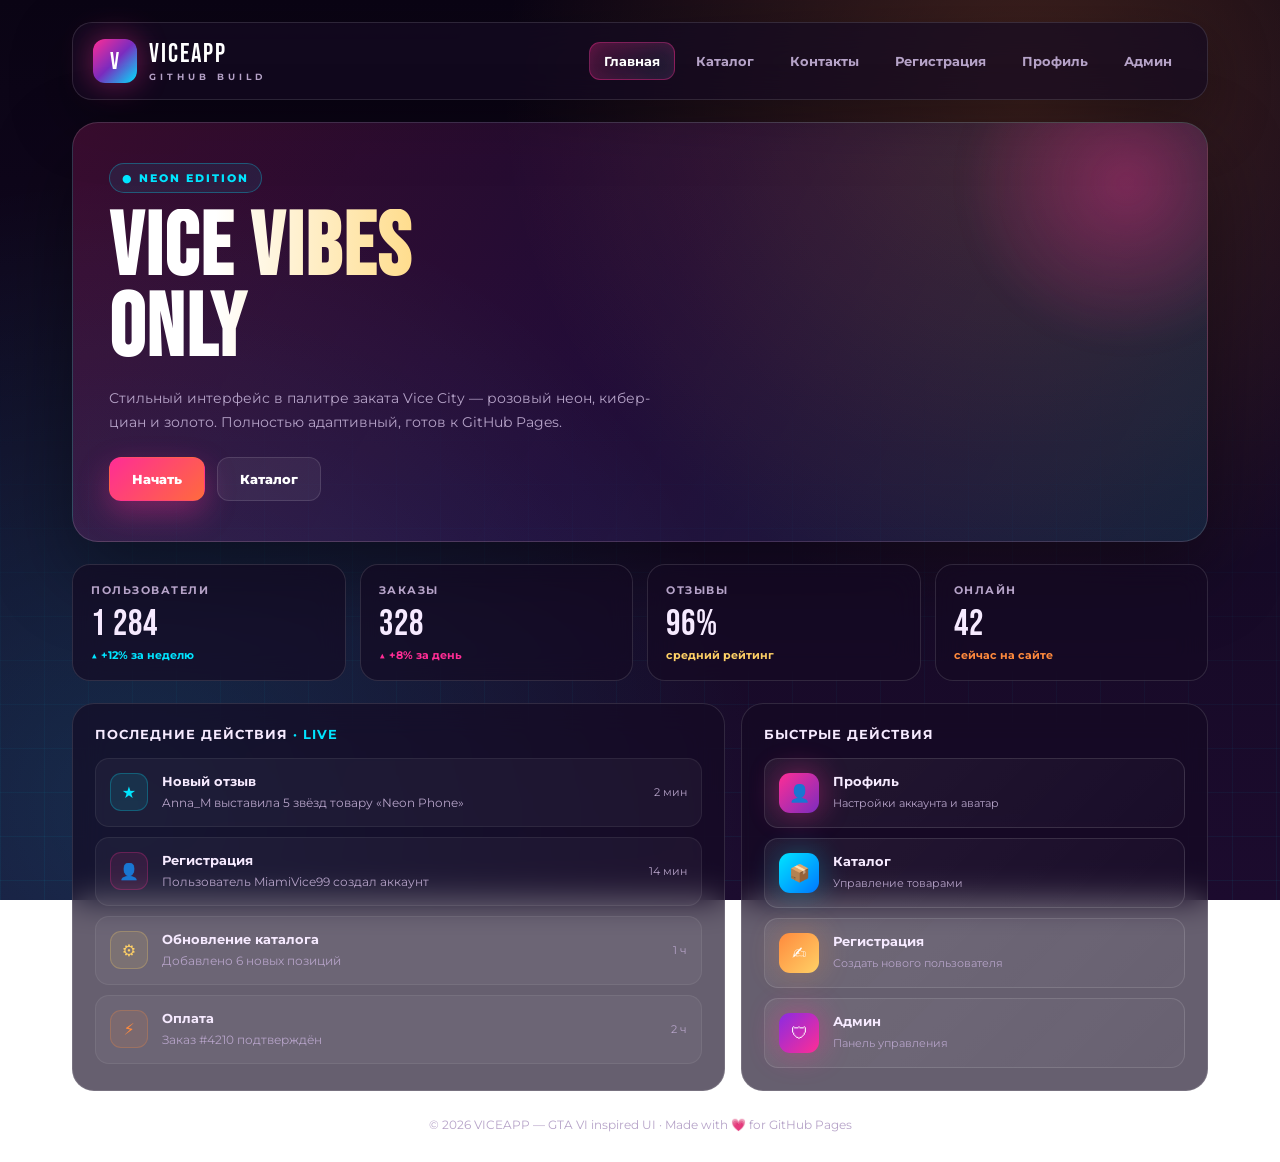
==== android/app/src/main/assets/index.html @ 6673e023 "Update index.html" ====
<!DOCTYPE html>
<html lang="ru">
<head>
<meta charset="UTF-8">
<meta name="viewport" content="width=device-width, initial-scale=1">
<title>ViceApp — GTA VI style</title>
<link href="https://fonts.googleapis.com/css2?family=Bebas+Neue&family=Montserrat:wght@400;600;700;800&display=swap" rel="stylesheet">
<style>
  :root{
    --bg:#0a0414;
    --pink:#ff2d95;
    --cyan:#00e5ff;
    --orange:#ff8a3d;
    --yellow:#ffd166;
    --purple:#7b2cbf;
    --text:#f6eaff;
    --muted:#b6a3c8;
    --line:rgba(255,255,255,.12);
    --glow:0 0 30px rgba(255,45,149,.45);
  }
  *{box-sizing:border-box}
  body{
    margin:0;min-height:100vh;color:var(--text);
    font-family:Montserrat,system-ui,sans-serif;
    background:
      radial-gradient(circle at 80% 10%,rgba(255,138,61,.22),transparent 40%),
      radial-gradient(circle at 10% 90%,rgba(0,229,255,.15),transparent 45%),
      linear-gradient(180deg,#0a0414 0%,#160a26 60%,#1c0b2e 100%);
    background-attachment:fixed;
  }
  body::before{
    content:"";position:fixed;inset:0;z-index:0;pointer-events:none;
    background-image:
      linear-gradient(rgba(0,229,255,.06) 1px,transparent 1px),
      linear-gradient(90deg,rgba(0,229,255,.06) 1px,transparent 1px);
    background-size:44px 44px;
    mask-image:linear-gradient(to bottom,transparent 40%,#000 100%);
    -webkit-mask-image:linear-gradient(to bottom,transparent 40%,#000 100%);
  }
  .wrap{position:relative;z-index:1;max-width:1180px;margin:0 auto;padding:22px}

  /* HEADER */
  header{
    display:flex;align-items:center;justify-content:space-between;
    gap:18px;flex-wrap:wrap;
    padding:16px 20px;border-radius:20px;
    background:rgba(20,10,34,.7);border:1px solid var(--line);
    backdrop-filter:blur(18px);
    box-shadow:0 20px 60px rgba(0,0,0,.35);
  }
  .logo{display:flex;align-items:center;gap:12px;text-decoration:none;color:#fff}
  .logo-mark{
    width:44px;height:44px;border-radius:12px;display:grid;place-items:center;
    font-family:'Bebas Neue',sans-serif;font-size:24px;letter-spacing:1px;
    background:linear-gradient(135deg,var(--pink),var(--purple),var(--cyan));
    box-shadow:var(--glow);
  }
  .logo-text{font-family:'Bebas Neue',sans-serif;font-size:26px;letter-spacing:2px;line-height:1}
  .logo-text small{display:block;font-family:Montserrat,sans-serif;font-size:9px;
    letter-spacing:4px;color:var(--muted);font-weight:700;margin-top:4px}

  nav{display:flex;gap:6px;flex-wrap:wrap}
  nav a{
    color:var(--muted);text-decoration:none;font-size:13px;font-weight:700;
    padding:10px 14px;border-radius:11px;border:1px solid transparent;
    transition:.25s;
  }
  nav a:hover{color:#fff;background:rgba(255,255,255,.06);border-color:var(--line)}
  nav a.active{
    color:#fff;
    background:linear-gradient(135deg,rgba(255,45,149,.22),rgba(0,229,255,.08));
    border-color:rgba(255,45,149,.4);
    box-shadow:inset 0 0 18px rgba(255,45,149,.15);
  }

  /* HERO */
  .hero{
    position:relative;overflow:hidden;margin:22px 0;
    padding:40px 36px;border-radius:26px;
    background:linear-gradient(120deg,rgba(255,45,149,.18),rgba(123,44,191,.15) 50%,rgba(0,229,255,.10));
    border:1px solid rgba(255,255,255,.14);
    box-shadow:0 30px 80px rgba(0,0,0,.4);
  }
  .hero::after{
    content:"";position:absolute;right:-100px;top:-120px;width:360px;height:360px;
    border-radius:50%;background:radial-gradient(circle,rgba(255,45,149,.35),transparent 65%);
    filter:blur(10px);
  }
  .eyebrow{
    display:inline-block;padding:7px 12px;border-radius:999px;
    font-size:11px;font-weight:800;letter-spacing:2px;text-transform:uppercase;
    color:var(--cyan);background:rgba(0,229,255,.08);border:1px solid rgba(0,229,255,.3);
    margin-bottom:16px;
  }
  .hero h1{
    margin:0;font-family:'Bebas Neue',sans-serif;
    font-size:clamp(46px,7vw,88px);line-height:.92;letter-spacing:2px;text-transform:uppercase;
    background:linear-gradient(90deg,#fff 10%,var(--yellow) 35%,var(--pink) 65%,var(--cyan) 100%);
    -webkit-background-clip:text;background-clip:text;color:transparent;
  }
  .hero p{margin:16px 0 22px;max-width:560px;color:var(--muted);font-size:14px;line-height:1.7}
  .btns{display:flex;gap:12px;flex-wrap:wrap;position:relative;z-index:1}
  .btn{
    padding:13px 22px;border-radius:12px;font:inherit;font-size:13px;font-weight:800;
    cursor:pointer;border:1px solid transparent;transition:.25s;
  }
  .btn-p{color:#fff;background:linear-gradient(135deg,var(--pink),#ff6a3d);box-shadow:0 12px 30px rgba(255,45,149,.35)}
  .btn-p:hover{transform:translateY(-2px);box-shadow:0 16px 40px rgba(255,45,149,.5)}
  .btn-g{color:#fff;background:rgba(255,255,255,.06);border-color:var(--line)}
  .btn-g:hover{background:rgba(255,255,255,.12)}

  /* STATS */
  .stats{display:grid;grid-template-columns:repeat(4,1fr);gap:14px;margin-bottom:22px}
  .stat{
    padding:18px;border-radius:18px;background:rgba(20,10,34,.65);
    border:1px solid var(--line);backdrop-filter:blur(14px);
  }
  .stat .lbl{font-size:11px;font-weight:700;letter-spacing:1.5px;text-transform:uppercase;color:var(--muted)}
  .stat .val{font-family:'Bebas Neue',sans-serif;font-size:36px;letter-spacing:1px;margin:6px 0 2px}
  .stat .tr{font-size:11px;font-weight:700;color:var(--cyan)}
  .stat:nth-child(2) .tr{color:var(--pink)}
  .stat:nth-child(3) .tr{color:var(--yellow)}
  .stat:nth-child(4) .tr{color:var(--orange)}

  /* PANELS */
  .grid{display:grid;grid-template-columns:1.4fr 1fr;gap:16px}
  .panel{
    padding:22px;border-radius:22px;background:rgba(20,10,34,.65);
    border:1px solid var(--line);backdrop-filter:blur(16px);
  }
  .panel h2{margin:0 0 16px;font-size:13px;letter-spacing:1px;text-transform:uppercase}
  .panel h2 span{color:var(--cyan)}

  .list{display:flex;flex-direction:column;gap:10px}
  .row{
    display:flex;align-items:center;gap:14px;padding:14px;border-radius:14px;
    background:rgba(255,255,255,.04);border:1px solid rgba(255,255,255,.07);
    transition:.2s;
  }
  .row:hover{background:rgba(255,255,255,.08);transform:translateX(3px)}
  .ico{
    width:38px;height:38px;flex:0 0 auto;border-radius:11px;display:grid;place-items:center;
    font-size:16px;background:rgba(0,229,255,.1);border:1px solid rgba(0,229,255,.25);color:var(--cyan);
  }
  .row:nth-child(2) .ico{background:rgba(255,45,149,.1);border-color:rgba(255,45,149,.25);color:var(--pink)}
  .row:nth-child(3) .ico{background:rgba(255,209,102,.1);border-color:rgba(255,209,102,.25);color:var(--yellow)}
  .row:nth-child(4) .ico{background:rgba(255,138,61,.1);border-color:rgba(255,138,61,.25);color:var(--orange)}
  .row-body strong{display:block;font-size:13px;margin-bottom:3px}
  .row-body span{font-size:12px;color:var(--muted);line-height:1.5}
  .row .meta{margin-left:auto;font-size:11px;color:var(--muted);white-space:nowrap}

  .quick{display:grid;gap:10px}
  .q{
    display:flex;align-items:center;gap:14px;padding:14px;border-radius:14px;cursor:pointer;
    background:linear-gradient(135deg,rgba(255,255,255,.06),rgba(255,255,255,.02));
    border:1px solid var(--line);transition:.25s;
  }
  .q:hover{transform:translateY(-2px);border-color:rgba(255,45,149,.4);box-shadow:0 0 24px rgba(255,45,149,.12)}
  .q .qi{width:40px;height:40px;border-radius:11px;display:grid;place-items:center;font-size:17px;color:#fff;
    background:linear-gradient(135deg,var(--pink),var(--purple));box-shadow:var(--glow)}
  .q:nth-child(2) .qi{background:linear-gradient(135deg,var(--cyan),#0077ff);box-shadow:0 0 30px rgba(0,229,255,.3)}
  .q:nth-child(3) .qi{background:linear-gradient(135deg,var(--orange),var(--yellow));box-shadow:0 0 30px rgba(255,138,61,.3)}
  .q:nth-child(4) .qi{background:linear-gradient(135deg,#8a2be2,var(--pink));box-shadow:var(--glow)}
  .q b{display:block;font-size:13px;margin-bottom:3px}
  .q small{font-size:11px;color:var(--muted);line-height:1.4}

  footer{text-align:center;color:var(--muted);font-size:12px;padding:26px 0 8px}

  @media(max-width:900px){
    .stats{grid-template-columns:1fr 1fr}
    .grid{grid-template-columns:1fr}
  }
  @media(max-width:600px){
    .stats{grid-template-columns:1fr 1fr}
    header{padding:14px}
    .hero{padding:26px 22px}
    nav a{font-size:12px;padding:8px 10px}
    .btns .btn{flex:1}
  }
  @media(max-width:380px){.stats{grid-template-columns:1fr}}
</style>
</head>
<body>
<div class="wrap">

  <!-- HEADER + NAV -->
  <header>
    <a href="#" class="logo">
      <div class="logo-mark">V</div>
      <div class="logo-text">VICEAPP<small>GITHUB BUILD</small></div>
    </a>
    <nav>
      <a href="#" class="active">Главная</a>
      <a href="#catalog">Каталог</a>
      <a href="#contacts">Контакты</a>
      <a href="#register">Регистрация</a>
      <a href="#profile">Профиль</a>
      <a href="#admin">Админ</a>
    </nav>
  </header>

  <!-- HERO -->
  <section class="hero">
    <span class="eyebrow">● Neon Edition</span>
    <h1>Vice Vibes<br>Only</h1>
    <p>Стильный интерфейс в палитре заката Vice City — розовый неон, кибер-циан и золото. Полностью адаптивный, готов к GitHub Pages.</p>
    <div class="btns">
      <button class="btn btn-p" onclick="alert('Поехали!')">Начать</button>
      <button class="btn btn-g" onclick="document.getElementById('catalog').scrollIntoView({behavior:'smooth'})">Каталог</button>
    </div>
  </section>

  <!-- STATS -->
  <div class="stats">
    <div class="stat"><div class="lbl">Пользователи</div><div class="val">1 284</div><div class="tr">▲ +12% за неделю</div></div>
    <div class="stat"><div class="lbl">Заказы</div><div class="val">328</div><div class="tr">▲ +8% за день</div></div>
    <div class="stat"><div class="lbl">Отзывы</div><div class="val">96%</div><div class="tr">средний рейтинг</div></div>
    <div class="stat"><div class="lbl">Онлайн</div><div class="val">42</div><div class="tr">сейчас на сайте</div></div>
  </div>

  <!-- CONTENT GRID -->
  <div class="grid">

    <!-- Последние действия -->
    <div class="panel" id="catalog">
      <h2>Последние действия <span>· live</span></h2>
      <div class="list">
        <div class="row">
          <div class="ico">★</div>
          <div class="row-body"><strong>Новый отзыв</strong><span>Anna_M выставила 5 звёзд товару «Neon Phone»</span></div>
          <div class="meta">2 мин</div>
        </div>
        <div class="row">
          <div class="ico">👤</div>
          <div class="row-body"><strong>Регистрация</strong><span>Пользователь MiamiVice99 создал аккаунт</span></div>
          <div class="meta">14 мин</div>
        </div>
        <div class="row">
          <div class="ico">⚙</div>
          <div class="row-body"><strong>Обновление каталога</strong><span>Добавлено 6 новых позиций</span></div>
          <div class="meta">1 ч</div>
        </div>
        <div class="row">
          <div class="ico">⚡</div>
          <div class="row-body"><strong>Оплата</strong><span>Заказ #4210 подтверждён</span></div>
          <div class="meta">2 ч</div>
        </div>
      </div>
    </div>

    <!-- Быстрые действия -->
    <div class="panel" id="contacts">
      <h2>Быстрые действия</h2>
      <div class="quick">
        <div class="q" id="profile"><div class="qi">👤</div><div><b>Профиль</b><small>Настройки аккаунта и аватар</small></div></div>
        <div class="q"><div class="qi">📦</div><div><b>Каталог</b><small>Управление товарами</small></div></div>
        <div class="q" id="register"><div class="qi">✍</div><div><b>Регистрация</b><small>Создать нового пользователя</small></div></div>
        <div class="q" id="admin"><div class="qi">🛡</div><div><b>Админ</b><small>Панель управления</small></div></div>
      </div>
    </div>

  </div>

  <footer>© 2026 VICEAPP — GTA VI inspired UI · Made with 💗 for GitHub Pages</footer>
</div>

<script>
  // Подсветка активного пункта меню при клике
  document.querySelectorAll('nav a').forEach(a => {
    a.addEventListener('click', e => {
      document.querySelectorAll('nav a').forEach(x => x.classList.remove('active'));
      a.classList.add('active');
    });
  });
</script>
</body>
</html>
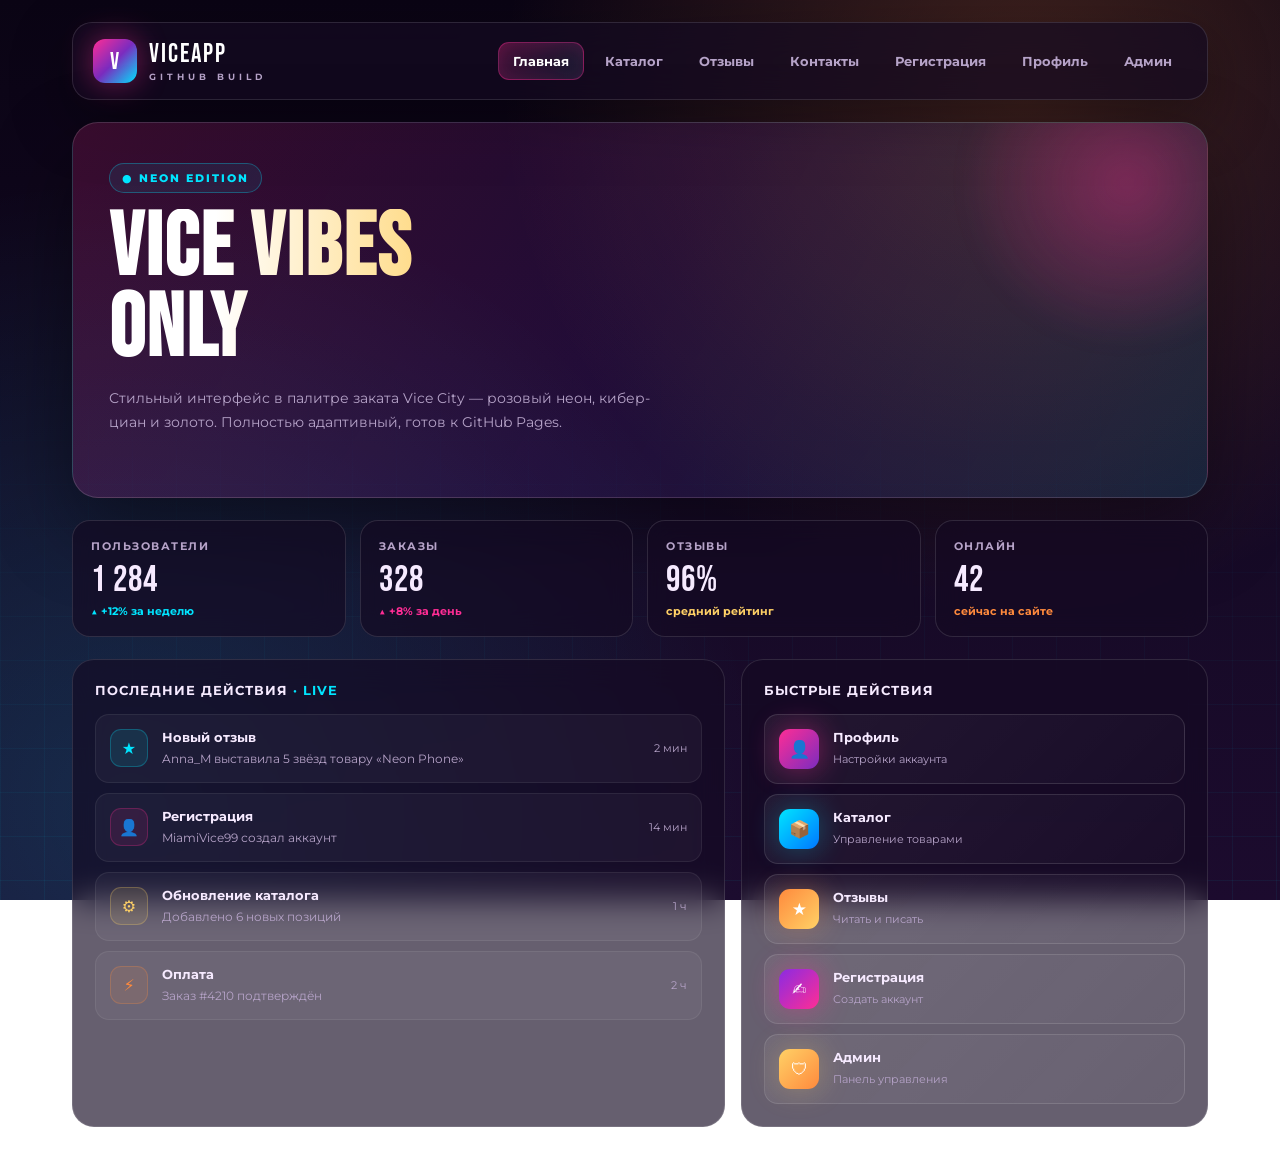
==== commit 54f3aa8b: "Update index.html" ====
--- a/android/app/src/main/assets/index.html
+++ b/android/app/src/main/assets/index.html
@@ -8,14 +8,8 @@
 <style>
   :root{
     --bg:#0a0414;
-    --pink:#ff2d95;
-    --cyan:#00e5ff;
-    --orange:#ff8a3d;
-    --yellow:#ffd166;
-    --purple:#7b2cbf;
-    --text:#f6eaff;
-    --muted:#b6a3c8;
-    --line:rgba(255,255,255,.12);
+    --pink:#ff2d95;--cyan:#00e5ff;--orange:#ff8a3d;--yellow:#ffd166;--purple:#7b2cbf;
+    --text:#f6eaff;--muted:#b6a3c8;--line:rgba(255,255,255,.12);
     --glow:0 0 30px rgba(255,45,149,.45);
   }
   *{box-sizing:border-box}
@@ -39,16 +33,13 @@
   }
   .wrap{position:relative;z-index:1;max-width:1180px;margin:0 auto;padding:22px}
 
-  /* HEADER */
   header{
-    display:flex;align-items:center;justify-content:space-between;
-    gap:18px;flex-wrap:wrap;
-    padding:16px 20px;border-radius:20px;
-    background:rgba(20,10,34,.7);border:1px solid var(--line);
-    backdrop-filter:blur(18px);
+    display:flex;align-items:center;justify-content:space-between;gap:18px;flex-wrap:wrap;
+    padding:16px 20px;border-radius:20px;background:rgba(20,10,34,.7);
+    border:1px solid var(--line);backdrop-filter:blur(18px);
     box-shadow:0 20px 60px rgba(0,0,0,.35);
   }
-  .logo{display:flex;align-items:center;gap:12px;text-decoration:none;color:#fff}
+  .logo{display:flex;align-items:center;gap:12px;text-decoration:none;color:#fff;cursor:pointer}
   .logo-mark{
     width:44px;height:44px;border-radius:12px;display:grid;place-items:center;
     font-family:'Bebas Neue',sans-serif;font-size:24px;letter-spacing:1px;
@@ -60,20 +51,22 @@
     letter-spacing:4px;color:var(--muted);font-weight:700;margin-top:4px}
 
   nav{display:flex;gap:6px;flex-wrap:wrap}
-  nav a{
-    color:var(--muted);text-decoration:none;font-size:13px;font-weight:700;
-    padding:10px 14px;border-radius:11px;border:1px solid transparent;
-    transition:.25s;
-  }
-  nav a:hover{color:#fff;background:rgba(255,255,255,.06);border-color:var(--line)}
-  nav a.active{
+  .nav-btn{
+    background:transparent;color:var(--muted);font:inherit;font-size:13px;font-weight:700;
+    padding:10px 14px;border-radius:11px;border:1px solid transparent;cursor:pointer;transition:.25s;
+  }
+  .nav-btn:hover{color:#fff;background:rgba(255,255,255,.06);border-color:var(--line)}
+  .nav-btn.active{
     color:#fff;
     background:linear-gradient(135deg,rgba(255,45,149,.22),rgba(0,229,255,.08));
     border-color:rgba(255,45,149,.4);
     box-shadow:inset 0 0 18px rgba(255,45,149,.15);
   }
 
-  /* HERO */
+  .page{display:none;animation:fade .35s ease}
+  .page.active{display:block}
+  @keyframes fade{from{opacity:0;transform:translateY(8px)}to{opacity:1;transform:none}}
+
   .hero{
     position:relative;overflow:hidden;margin:22px 0;
     padding:40px 36px;border-radius:26px;
@@ -84,7 +77,7 @@
   .hero::after{
     content:"";position:absolute;right:-100px;top:-120px;width:360px;height:360px;
     border-radius:50%;background:radial-gradient(circle,rgba(255,45,149,.35),transparent 65%);
-    filter:blur(10px);
+    filter:blur(10px);pointer-events:none;
   }
   .eyebrow{
     display:inline-block;padding:7px 12px;border-radius:999px;
@@ -98,23 +91,10 @@
     background:linear-gradient(90deg,#fff 10%,var(--yellow) 35%,var(--pink) 65%,var(--cyan) 100%);
     -webkit-background-clip:text;background-clip:text;color:transparent;
   }
-  .hero p{margin:16px 0 22px;max-width:560px;color:var(--muted);font-size:14px;line-height:1.7}
-  .btns{display:flex;gap:12px;flex-wrap:wrap;position:relative;z-index:1}
-  .btn{
-    padding:13px 22px;border-radius:12px;font:inherit;font-size:13px;font-weight:800;
-    cursor:pointer;border:1px solid transparent;transition:.25s;
-  }
-  .btn-p{color:#fff;background:linear-gradient(135deg,var(--pink),#ff6a3d);box-shadow:0 12px 30px rgba(255,45,149,.35)}
-  .btn-p:hover{transform:translateY(-2px);box-shadow:0 16px 40px rgba(255,45,149,.5)}
-  .btn-g{color:#fff;background:rgba(255,255,255,.06);border-color:var(--line)}
-  .btn-g:hover{background:rgba(255,255,255,.12)}
-
-  /* STATS */
+  .hero p{margin:16px 0 22px;max-width:560px;color:var(--muted);font-size:14px;line-height:1.7;position:relative;z-index:1}
+
   .stats{display:grid;grid-template-columns:repeat(4,1fr);gap:14px;margin-bottom:22px}
-  .stat{
-    padding:18px;border-radius:18px;background:rgba(20,10,34,.65);
-    border:1px solid var(--line);backdrop-filter:blur(14px);
-  }
+  .stat{padding:18px;border-radius:18px;background:rgba(20,10,34,.65);border:1px solid var(--line);backdrop-filter:blur(14px)}
   .stat .lbl{font-size:11px;font-weight:700;letter-spacing:1.5px;text-transform:uppercase;color:var(--muted)}
   .stat .val{font-family:'Bebas Neue',sans-serif;font-size:36px;letter-spacing:1px;margin:6px 0 2px}
   .stat .tr{font-size:11px;font-weight:700;color:var(--cyan)}
@@ -122,26 +102,19 @@
   .stat:nth-child(3) .tr{color:var(--yellow)}
   .stat:nth-child(4) .tr{color:var(--orange)}
 
-  /* PANELS */
   .grid{display:grid;grid-template-columns:1.4fr 1fr;gap:16px}
-  .panel{
-    padding:22px;border-radius:22px;background:rgba(20,10,34,.65);
-    border:1px solid var(--line);backdrop-filter:blur(16px);
-  }
+  .panel{padding:22px;border-radius:22px;background:rgba(20,10,34,.65);border:1px solid var(--line);backdrop-filter:blur(16px)}
   .panel h2{margin:0 0 16px;font-size:13px;letter-spacing:1px;text-transform:uppercase}
   .panel h2 span{color:var(--cyan)}
 
   .list{display:flex;flex-direction:column;gap:10px}
   .row{
     display:flex;align-items:center;gap:14px;padding:14px;border-radius:14px;
-    background:rgba(255,255,255,.04);border:1px solid rgba(255,255,255,.07);
-    transition:.2s;
+    background:rgba(255,255,255,.04);border:1px solid rgba(255,255,255,.07);transition:.2s;
   }
   .row:hover{background:rgba(255,255,255,.08);transform:translateX(3px)}
-  .ico{
-    width:38px;height:38px;flex:0 0 auto;border-radius:11px;display:grid;place-items:center;
-    font-size:16px;background:rgba(0,229,255,.1);border:1px solid rgba(0,229,255,.25);color:var(--cyan);
-  }
+  .ico{width:38px;height:38px;flex:0 0 auto;border-radius:11px;display:grid;place-items:center;
+    font-size:16px;background:rgba(0,229,255,.1);border:1px solid rgba(0,229,255,.25);color:var(--cyan)}
   .row:nth-child(2) .ico{background:rgba(255,45,149,.1);border-color:rgba(255,45,149,.25);color:var(--pink)}
   .row:nth-child(3) .ico{background:rgba(255,209,102,.1);border-color:rgba(255,209,102,.25);color:var(--yellow)}
   .row:nth-child(4) .ico{background:rgba(255,138,61,.1);border-color:rgba(255,138,61,.25);color:var(--orange)}
@@ -153,7 +126,7 @@
   .q{
     display:flex;align-items:center;gap:14px;padding:14px;border-radius:14px;cursor:pointer;
     background:linear-gradient(135deg,rgba(255,255,255,.06),rgba(255,255,255,.02));
-    border:1px solid var(--line);transition:.25s;
+    border:1px solid var(--line);transition:.25s;text-align:left;font:inherit;color:inherit;
   }
   .q:hover{transform:translateY(-2px);border-color:rgba(255,45,149,.4);box-shadow:0 0 24px rgba(255,45,149,.12)}
   .q .qi{width:40px;height:40px;border-radius:11px;display:grid;place-items:center;font-size:17px;color:#fff;
@@ -161,8 +134,104 @@
   .q:nth-child(2) .qi{background:linear-gradient(135deg,var(--cyan),#0077ff);box-shadow:0 0 30px rgba(0,229,255,.3)}
   .q:nth-child(3) .qi{background:linear-gradient(135deg,var(--orange),var(--yellow));box-shadow:0 0 30px rgba(255,138,61,.3)}
   .q:nth-child(4) .qi{background:linear-gradient(135deg,#8a2be2,var(--pink));box-shadow:var(--glow)}
+  .q:nth-child(5) .qi{background:linear-gradient(135deg,var(--yellow),var(--orange));box-shadow:0 0 30px rgba(255,209,102,.3)}
   .q b{display:block;font-size:13px;margin-bottom:3px}
   .q small{font-size:11px;color:var(--muted);line-height:1.4}
+
+  /* CATALOG */
+  .catalog{display:grid;grid-template-columns:repeat(auto-fill,minmax(240px,1fr));gap:16px;margin-top:22px}
+  .card{
+    overflow:hidden;border-radius:20px;background:rgba(20,10,34,.7);
+    border:1px solid var(--line);backdrop-filter:blur(14px);transition:.25s;display:flex;flex-direction:column;
+  }
+  .card:hover{transform:translateY(-4px);border-color:rgba(255,45,149,.4);box-shadow:0 20px 40px rgba(255,45,149,.15)}
+  .card-img{
+    height:130px;position:relative;
+    background:linear-gradient(135deg,var(--pink),var(--purple),var(--cyan));
+    display:grid;place-items:center;font-size:52px;color:#fff;text-shadow:0 4px 20px rgba(0,0,0,.5);
+  }
+  .card:nth-child(2) .card-img{background:linear-gradient(135deg,var(--cyan),#0077ff,var(--purple))}
+  .card:nth-child(3) .card-img{background:linear-gradient(135deg,var(--orange),var(--pink),var(--purple))}
+  .card:nth-child(4) .card-img{background:linear-gradient(135deg,var(--yellow),var(--orange),var(--pink))}
+  .card:nth-child(5) .card-img{background:linear-gradient(135deg,#8a2be2,var(--cyan))}
+  .card:nth-child(6) .card-img{background:linear-gradient(135deg,var(--pink),var(--yellow))}
+  .card-body{padding:16px;display:flex;flex-direction:column;gap:8px;flex:1}
+  .card-body h3{margin:0;font-size:15px}
+  .card-body p{margin:0;font-size:12px;color:var(--muted);line-height:1.5;flex:1}
+  .price{font-family:'Bebas Neue',sans-serif;font-size:24px;color:var(--yellow);letter-spacing:1px}
+  .buy{
+    margin-top:6px;padding:10px;border-radius:10px;border:0;cursor:pointer;
+    font:inherit;font-size:12px;font-weight:800;color:#fff;
+    background:linear-gradient(135deg,var(--pink),#ff6a3d);transition:.2s;
+  }
+  .buy:hover{transform:translateY(-2px);box-shadow:0 10px 25px rgba(255,45,149,.4)}
+
+  /* FORM */
+  .form{display:grid;gap:14px;max-width:520px}
+  .field{display:flex;flex-direction:column;gap:6px}
+  .field label{font-size:11px;font-weight:700;letter-spacing:1.5px;text-transform:uppercase;color:var(--muted)}
+  .field input,.field textarea,.field select{
+    padding:12px 14px;border-radius:12px;background:rgba(255,255,255,.05);
+    border:1px solid var(--line);color:#fff;font:inherit;font-size:13px;outline:0;transition:.2s;
+  }
+  .field input:focus,.field textarea:focus,.field select:focus{border-color:var(--pink);box-shadow:0 0 0 3px rgba(255,45,149,.15)}
+  .field textarea{resize:vertical;min-height:100px}
+  .field select option{background:#160a26;color:#fff}
+  .submit{
+    padding:13px;border-radius:12px;border:0;cursor:pointer;
+    font:inherit;font-size:13px;font-weight:800;color:#fff;
+    background:linear-gradient(135deg,var(--pink),#ff6a3d);transition:.2s;
+  }
+  .submit:hover{transform:translateY(-2px);box-shadow:0 12px 30px rgba(255,45,149,.4)}
+  .ok{color:var(--cyan);font-size:12px;font-weight:700;margin-top:4px}
+
+  /* PROFILE */
+  .profile{display:flex;gap:20px;align-items:center;flex-wrap:wrap;margin-top:8px}
+  .avatar{
+    width:96px;height:96px;border-radius:26px;display:grid;place-items:center;
+    font-family:'Bebas Neue',sans-serif;font-size:42px;
+    background:linear-gradient(135deg,var(--pink),var(--orange));
+    box-shadow:var(--glow);
+  }
+  .profile-info h2{margin:0 0 4px;font-size:22px;font-family:'Bebas Neue',sans-serif;letter-spacing:1px}
+  .profile-info p{margin:0;color:var(--muted);font-size:12px}
+
+  /* ADMIN */
+  .admin-grid{display:grid;grid-template-columns:repeat(auto-fill,minmax(220px,1fr));gap:14px;margin-top:22px}
+  .admin-card{padding:20px;border-radius:18px;background:rgba(20,10,34,.7);border:1px solid var(--line)}
+  .admin-card .lbl{font-size:11px;letter-spacing:1.5px;text-transform:uppercase;color:var(--muted);font-weight:700}
+  .admin-card .val{font-family:'Bebas Neue',sans-serif;font-size:38px;margin:6px 0}
+
+  /* REVIEWS */
+  .reviews{display:grid;grid-template-columns:repeat(auto-fill,minmax(280px,1fr));gap:16px;margin-top:22px}
+  .review{
+    padding:20px;border-radius:20px;background:rgba(20,10,34,.7);
+    border:1px solid var(--line);backdrop-filter:blur(14px);transition:.25s;
+  }
+  .review:hover{transform:translateY(-3px);border-color:rgba(255,45,149,.4);box-shadow:0 16px 34px rgba(255,45,149,.12)}
+  .review-head{display:flex;align-items:center;gap:12px;margin-bottom:12px}
+  .review-avatar{
+    width:44px;height:44px;border-radius:12px;display:grid;place-items:center;
+    font-family:'Bebas Neue',sans-serif;font-size:22px;color:#fff;
+    background:linear-gradient(135deg,var(--pink),var(--purple));box-shadow:var(--glow);flex:0 0 auto;
+  }
+  .review:nth-child(2n) .review-avatar{background:linear-gradient(135deg,var(--cyan),#0077ff)}
+  .review:nth-child(3n) .review-avatar{background:linear-gradient(135deg,var(--orange),var(--yellow))}
+  .review-name{font-size:14px;font-weight:700}
+  .review-date{font-size:11px;color:var(--muted)}
+  .stars{color:var(--yellow);font-size:14px;letter-spacing:2px;margin-bottom:8px}
+  .review-text{margin:0;font-size:13px;color:var(--muted);line-height:1.6}
+  .empty{color:var(--muted);font-size:13px;text-align:center;padding:30px}
+
+  /* TOAST */
+  .toast{
+    position:fixed;right:24px;bottom:24px;z-index:50;padding:14px 20px;border-radius:14px;
+    background:rgba(18,10,30,.95);border:1px solid rgba(0,229,255,.35);
+    color:#fff;font-size:13px;font-weight:700;
+    box-shadow:0 18px 50px rgba(0,0,0,.5),0 0 24px rgba(0,229,255,.15);
+    opacity:0;transform:translateY(20px);pointer-events:none;transition:.3s;
+  }
+  .toast.show{opacity:1;transform:none}
 
   footer{text-align:center;color:var(--muted);font-size:12px;padding:26px 0 8px}
 
@@ -171,11 +240,10 @@
     .grid{grid-template-columns:1fr}
   }
   @media(max-width:600px){
-    .stats{grid-template-columns:1fr 1fr}
     header{padding:14px}
     .hero{padding:26px 22px}
-    nav a{font-size:12px;padding:8px 10px}
-    .btns .btn{flex:1}
+    .nav-btn{font-size:12px;padding:8px 10px}
+    .stats{grid-template-columns:1fr 1fr}
   }
   @media(max-width:380px){.stats{grid-template-columns:1fr}}
 </style>
@@ -183,95 +251,128 @@
 <body>
 <div class="wrap">
 
-  <!-- HEADER + NAV -->
   <header>
-    <a href="#" class="logo">
+    <a class="logo" onclick="show('home')">
       <div class="logo-mark">V</div>
       <div class="logo-text">VICEAPP<small>GITHUB BUILD</small></div>
     </a>
     <nav>
-      <a href="#" class="active">Главная</a>
-      <a href="#catalog">Каталог</a>
-      <a href="#contacts">Контакты</a>
-      <a href="#register">Регистрация</a>
-      <a href="#profile">Профиль</a>
-      <a href="#admin">Админ</a>
+      <button class="nav-btn active" data-page="home">Главная</button>
+      <button class="nav-btn" data-page="catalog">Каталог</button>
+      <button class="nav-btn" data-page="reviews">Отзывы</button>
+      <button class="nav-btn" data-page="contacts">Контакты</button>
+      <button class="nav-btn" data-page="register">Регистрация</button>
+      <button class="nav-btn" data-page="profile">Профиль</button>
+      <button class="nav-btn" data-page="admin">Админ</button>
     </nav>
   </header>
 
-  <!-- HERO -->
-  <section class="hero">
-    <span class="eyebrow">● Neon Edition</span>
-    <h1>Vice Vibes<br>Only</h1>
-    <p>Стильный интерфейс в палитре заката Vice City — розовый неон, кибер-циан и золото. Полностью адаптивный, готов к GitHub Pages.</p>
-    <div class="btns">
-      <button class="btn btn-p" onclick="alert('Поехали!')">Начать</button>
-      <button class="btn btn-g" onclick="document.getElementById('catalog').scrollIntoView({behavior:'smooth'})">Каталог</button>
+  <!-- ГЛАВНАЯ -->
+  <section id="home" class="page active">
+    <div class="hero">
+      <span class="eyebrow">● Neon Edition</span>
+      <h1>Vice Vibes<br>Only</h1>
+      <p>Стильный интерфейс в палитре заката Vice City — розовый неон, кибер-циан и золото. Полностью адаптивный, готов к GitHub Pages.</p>
+    </div>
+
+    <div class="stats">
+      <div class="stat"><div class="lbl">Пользователи</div><div class="val">1 284</div><div class="tr">▲ +12% за неделю</div></div>
+      <div class="stat"><div class="lbl">Заказы</div><div class="val">328</div><div class="tr">▲ +8% за день</div></div>
+      <div class="stat"><div class="lbl">Отзывы</div><div class="val">96%</div><div class="tr">средний рейтинг</div></div>
+      <div class="stat"><div class="lbl">Онлайн</div><div class="val">42</div><div class="tr">сейчас на сайте</div></div>
+    </div>
+
+    <div class="grid">
+      <div class="panel">
+        <h2>Последние действия <span>· live</span></h2>
+        <div class="list">
+          <div class="row"><div class="ico">★</div><div class="row-body"><strong>Новый отзыв</strong><span>Anna_M выставила 5 звёзд товару «Neon Phone»</span></div><div class="meta">2 мин</div></div>
+          <div class="row"><div class="ico">👤</div><div class="row-body"><strong>Регистрация</strong><span>MiamiVice99 создал аккаунт</span></div><div class="meta">14 мин</div></div>
+          <div class="row"><div class="ico">⚙</div><div class="row-body"><strong>Обновление каталога</strong><span>Добавлено 6 новых позиций</span></div><div class="meta">1 ч</div></div>
+          <div class="row"><div class="ico">⚡</div><div class="row-body"><strong>Оплата</strong><span>Заказ #4210 подтверждён</span></div><div class="meta">2 ч</div></div>
+        </div>
+      </div>
+      <div class="panel">
+        <h2>Быстрые действия</h2>
+        <div class="quick">
+          <button class="q" onclick="show('profile')"><div class="qi">👤</div><div><b>Профиль</b><small>Настройки аккаунта</small></div></button>
+          <button class="q" onclick="show('catalog')"><div class="qi">📦</div><div><b>Каталог</b><small>Управление товарами</small></div></button>
+          <button class="q" onclick="show('reviews')"><div class="qi">★</div><div><b>Отзывы</b><small>Читать и писать</small></div></button>
+          <button class="q" onclick="show('register')"><div class="qi">✍</div><div><b>Регистрация</b><small>Создать аккаунт</small></div></button>
+          <button class="q" onclick="show('admin')"><div class="qi">🛡</div><div><b>Админ</b><small>Панель управления</small></div></button>
+        </div>
+      </div>
     </div>
   </section>
 
-  <!-- STATS -->
-  <div class="stats">
-    <div class="stat"><div class="lbl">Пользователи</div><div class="val">1 284</div><div class="tr">▲ +12% за неделю</div></div>
-    <div class="stat"><div class="lbl">Заказы</div><div class="val">328</div><div class="tr">▲ +8% за день</div></div>
-    <div class="stat"><div class="lbl">Отзывы</div><div class="val">96%</div><div class="tr">средний рейтинг</div></div>
-    <div class="stat"><div class="lbl">Онлайн</div><div class="val">42</div><div class="tr">сейчас на сайте</div></div>
-  </div>
-
-  <!-- CONTENT GRID -->
-  <div class="grid">
-
-    <!-- Последние действия -->
-    <div class="panel" id="catalog">
-      <h2>Последние действия <span>· live</span></h2>
+  <!-- КАТАЛОГ -->
+  <section id="catalog" class="page">
+    <div class="hero" style="padding:26px 30px">
+      <span class="eyebrow">● Каталог</span>
+      <h1 style="font-size:clamp(36px,5vw,60px)">Товары</h1>
+      <p>6 позиций в наличии. Нажми «Купить» — покажу уведомление.</p>
+    </div>
+    <div class="catalog" id="catalogGrid"></div>
+  </section>
+
+  <!-- ОТЗЫВЫ -->
+  <section id="reviews" class="page">
+    <div class="hero" style="padding:26px 30px">
+      <span class="eyebrow">● Отзывы</span>
+      <h1 style="font-size:clamp(36px,5vw,60px)">Что говорят</h1>
+      <p>Реальные отзывы наших покупателей. Оставь свой — он появится в списке.</p>
+    </div>
+
+    <div class="grid">
+      <div class="panel">
+        <h2>Все отзывы <span id="rev-count">· 0</span></h2>
+        <div class="reviews" id="reviewsList"></div>
+      </div>
+
+      <div class="panel">
+        <h2>Оставить отзыв</h2>
+        <div class="form">
+          <div class="field"><label>Имя</label><input id="rev-name" placeholder="Твоё имя"></div>
+          <div class="field">
+            <label>Оценка</label>
+            <select id="rev-stars">
+              <option value="5">★★★★★ — Отлично</option>
+              <option value="4">★★★★☆ — Хорошо</option>
+              <option value="3">★★★☆☆ — Нормально</option>
+              <option value="2">★★☆☆☆ — Плохо</option>
+              <option value="1">★☆☆☆☆ — Ужасно</option>
+            </select>
+          </div>
+          <div class="field"><label>Отзыв</label><textarea id="rev-text" placeholder="Расскажи о впечатлениях..."></textarea></div>
+          <button class="submit" onclick="addReview()">Опубликовать</button>
+        </div>
+      </div>
+    </div>
+  </section>
+
+  <!-- КОНТАКТЫ -->
+  <section id="contacts" class="page">
+    <div class="panel" style="margin-top:22px">
+      <h2>Контакты</h2>
       <div class="list">
-        <div class="row">
-          <div class="ico">★</div>
-          <div class="row-body"><strong>Новый отзыв</strong><span>Anna_M выставила 5 звёзд товару «Neon Phone»</span></div>
-          <div class="meta">2 мин</div>
-        </div>
-        <div class="row">
-          <div class="ico">👤</div>
-          <div class="row-body"><strong>Регистрация</strong><span>Пользователь MiamiVice99 создал аккаунт</span></div>
-          <div class="meta">14 мин</div>
-        </div>
-        <div class="row">
-          <div class="ico">⚙</div>
-          <div class="row-body"><strong>Обновление каталога</strong><span>Добавлено 6 новых позиций</span></div>
-          <div class="meta">1 ч</div>
-        </div>
-        <div class="row">
-          <div class="ico">⚡</div>
-          <div class="row-body"><strong>Оплата</strong><span>Заказ #4210 подтверждён</span></div>
-          <div class="meta">2 ч</div>
-        </div>
-      </div>
-    </div>
-
-    <!-- Быстрые действия -->
-    <div class="panel" id="contacts">
-      <h2>Быстрые действия</h2>
-      <div class="quick">
-        <div class="q" id="profile"><div class="qi">👤</div><div><b>Профиль</b><small>Настройки аккаунта и аватар</small></div></div>
-        <div class="q"><div class="qi">📦</div><div><b>Каталог</b><small>Управление товарами</small></div></div>
-        <div class="q" id="register"><div class="qi">✍</div><div><b>Регистрация</b><small>Создать нового пользователя</small></div></div>
-        <div class="q" id="admin"><div class="qi">🛡</div><div><b>Админ</b><small>Панель управления</small></div></div>
-      </div>
-    </div>
-
-  </div>
-
-  <footer>© 2026 VICEAPP — GTA VI inspired UI · Made with 💗 for GitHub Pages</footer>
-</div>
-
-<script>
-  // Подсветка активного пункта меню при клике
-  document.querySelectorAll('nav a').forEach(a => {
-    a.addEventListener('click', e => {
-      document.querySelectorAll('nav a').forEach(x => x.classList.remove('active'));
-      a.classList.add('active');
-    });
-  });
-</script>
-</body>
-</html>
+        <div class="row"><div class="ico">✉</div><div class="row-body"><strong>Email</strong><span>hello@viceapp.dev</span></div></div>
+        <div class="row"><div class="ico">📱</div><div class="row-body"><strong>Телефон</strong><span>+7 (999) 555-67-67</span></div></div>
+        <div class="row"><div class="ico">🌐</div><div class="row-body"><strong>GitHub</strong><span>github.com/viceapp</span></div></div>
+        <div class="row"><div class="ico">💬</div><div class="row-body"><strong>Discord</strong><span>discord.gg/viceapp</span></div></div>
+      </div>
+      <div class="form" style="margin-top:20px">
+        <div class="field"><label>Имя</label><input id="c-name" placeholder="Твоё имя"></div>
+        <div class="field"><label>Сообщение</label><textarea id="c-msg" placeholder="Напиши что-нибудь..."></textarea></div>
+        <button class="submit" onclick="sendContact()">Отправить</button>
+        <div class="ok" id="c-ok" style="display:none">✓ Сообщение отправлено!</div>
+      </div>
+    </div>
+  </section>
+
+  <!-- РЕГИСТРАЦИЯ -->
+  <section id="register" class="page">
+    <div class="panel" style="margin-top:22px">
+      <h2>Регистрация</h2>
+      <div class="form">
+        <div class="field"><label>Логин</label><input id="r-login" placeholder="MiamiVice99"></div>
+        <div class="field
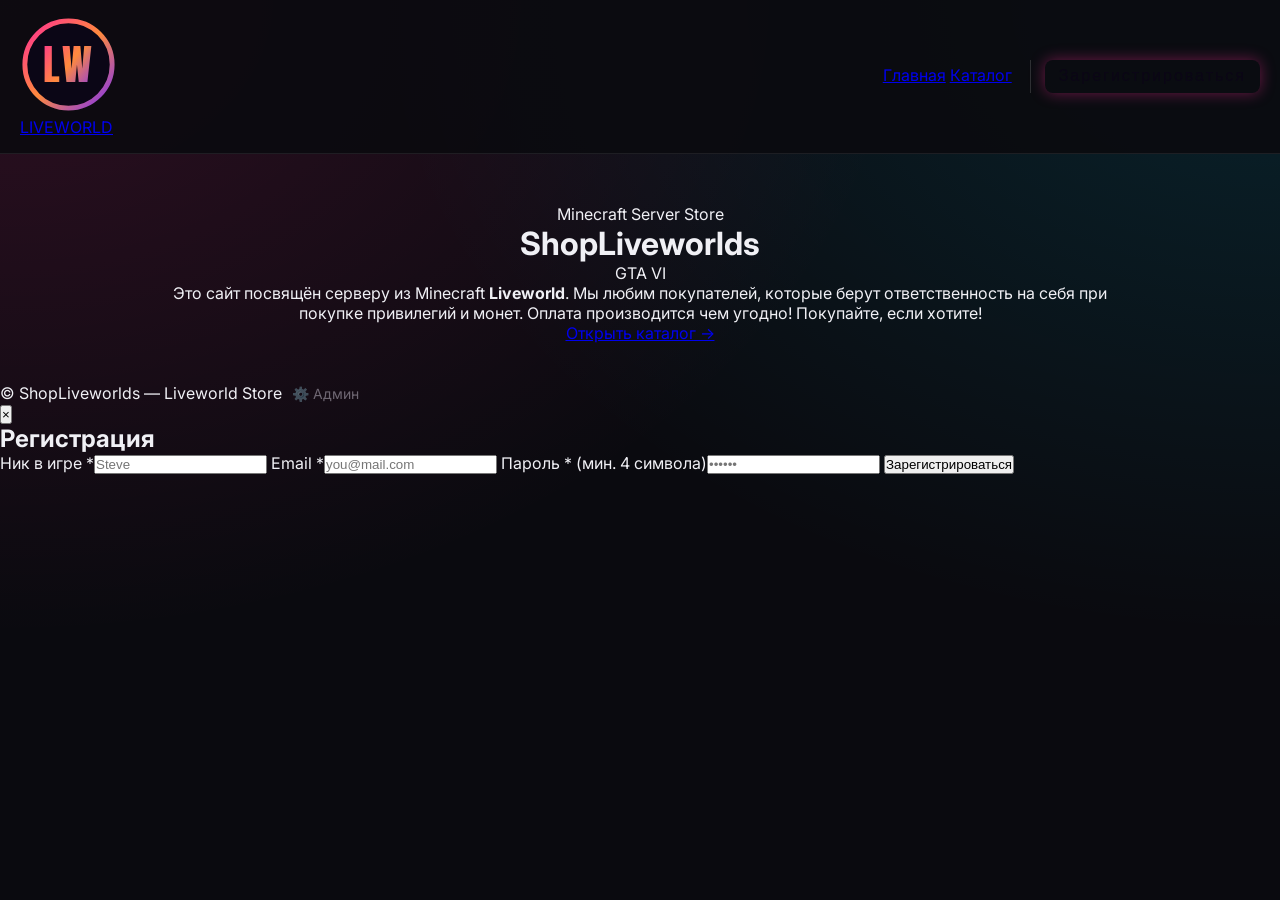
==== commit fd490f3d: "Update index.html" ====
--- a/android/app/src/main/assets/index.html
+++ b/android/app/src/main/assets/index.html
@@ -1,378 +1,76 @@
 <!DOCTYPE html>
 <html lang="ru">
 <head>
-<meta charset="UTF-8">
-<meta name="viewport" content="width=device-width, initial-scale=1">
-<title>ViceApp — GTA VI style</title>
-<link href="https://fonts.googleapis.com/css2?family=Bebas+Neue&family=Montserrat:wght@400;600;700;800&display=swap" rel="stylesheet">
-<style>
-  :root{
-    --bg:#0a0414;
-    --pink:#ff2d95;--cyan:#00e5ff;--orange:#ff8a3d;--yellow:#ffd166;--purple:#7b2cbf;
-    --text:#f6eaff;--muted:#b6a3c8;--line:rgba(255,255,255,.12);
-    --glow:0 0 30px rgba(255,45,149,.45);
-  }
-  *{box-sizing:border-box}
-  body{
-    margin:0;min-height:100vh;color:var(--text);
-    font-family:Montserrat,system-ui,sans-serif;
-    background:
-      radial-gradient(circle at 80% 10%,rgba(255,138,61,.22),transparent 40%),
-      radial-gradient(circle at 10% 90%,rgba(0,229,255,.15),transparent 45%),
-      linear-gradient(180deg,#0a0414 0%,#160a26 60%,#1c0b2e 100%);
-    background-attachment:fixed;
-  }
-  body::before{
-    content:"";position:fixed;inset:0;z-index:0;pointer-events:none;
-    background-image:
-      linear-gradient(rgba(0,229,255,.06) 1px,transparent 1px),
-      linear-gradient(90deg,rgba(0,229,255,.06) 1px,transparent 1px);
-    background-size:44px 44px;
-    mask-image:linear-gradient(to bottom,transparent 40%,#000 100%);
-    -webkit-mask-image:linear-gradient(to bottom,transparent 40%,#000 100%);
-  }
-  .wrap{position:relative;z-index:1;max-width:1180px;margin:0 auto;padding:22px}
+  <meta charset="UTF-8" />
+  <meta name="viewport" content="width=device-width, initial-scale=1.0" />
+  <title>ShopLiveworlds — Liveworld Store</title>
+  <link rel="preconnect" href="https://fonts.googleapis.com" />
+  <link rel="preconnect" href="https://fonts.gstatic.com" crossorigin />
+  <link href="https://fonts.googleapis.com/css2?family=Anton&family=Bebas+Neue&family=Inter:wght@400;600;800&display=swap" rel="stylesheet" />
+  <link rel="stylesheet" href="style.css" />
+</head>
+<body class="home">
+  <div class="bg-glow"></div>
 
-  header{
-    display:flex;align-items:center;justify-content:space-between;gap:18px;flex-wrap:wrap;
-    padding:16px 20px;border-radius:20px;background:rgba(20,10,34,.7);
-    border:1px solid var(--line);backdrop-filter:blur(18px);
-    box-shadow:0 20px 60px rgba(0,0,0,.35);
-  }
-  .logo{display:flex;align-items:center;gap:12px;text-decoration:none;color:#fff;cursor:pointer}
-  .logo-mark{
-    width:44px;height:44px;border-radius:12px;display:grid;place-items:center;
-    font-family:'Bebas Neue',sans-serif;font-size:24px;letter-spacing:1px;
-    background:linear-gradient(135deg,var(--pink),var(--purple),var(--cyan));
-    box-shadow:var(--glow);
-  }
-  .logo-text{font-family:'Bebas Neue',sans-serif;font-size:26px;letter-spacing:2px;line-height:1}
-  .logo-text small{display:block;font-family:Montserrat,sans-serif;font-size:9px;
-    letter-spacing:4px;color:var(--muted);font-weight:700;margin-top:4px}
-
-  nav{display:flex;gap:6px;flex-wrap:wrap}
-  .nav-btn{
-    background:transparent;color:var(--muted);font:inherit;font-size:13px;font-weight:700;
-    padding:10px 14px;border-radius:11px;border:1px solid transparent;cursor:pointer;transition:.25s;
-  }
-  .nav-btn:hover{color:#fff;background:rgba(255,255,255,.06);border-color:var(--line)}
-  .nav-btn.active{
-    color:#fff;
-    background:linear-gradient(135deg,rgba(255,45,149,.22),rgba(0,229,255,.08));
-    border-color:rgba(255,45,149,.4);
-    box-shadow:inset 0 0 18px rgba(255,45,149,.15);
-  }
-
-  .page{display:none;animation:fade .35s ease}
-  .page.active{display:block}
-  @keyframes fade{from{opacity:0;transform:translateY(8px)}to{opacity:1;transform:none}}
-
-  .hero{
-    position:relative;overflow:hidden;margin:22px 0;
-    padding:40px 36px;border-radius:26px;
-    background:linear-gradient(120deg,rgba(255,45,149,.18),rgba(123,44,191,.15) 50%,rgba(0,229,255,.10));
-    border:1px solid rgba(255,255,255,.14);
-    box-shadow:0 30px 80px rgba(0,0,0,.4);
-  }
-  .hero::after{
-    content:"";position:absolute;right:-100px;top:-120px;width:360px;height:360px;
-    border-radius:50%;background:radial-gradient(circle,rgba(255,45,149,.35),transparent 65%);
-    filter:blur(10px);pointer-events:none;
-  }
-  .eyebrow{
-    display:inline-block;padding:7px 12px;border-radius:999px;
-    font-size:11px;font-weight:800;letter-spacing:2px;text-transform:uppercase;
-    color:var(--cyan);background:rgba(0,229,255,.08);border:1px solid rgba(0,229,255,.3);
-    margin-bottom:16px;
-  }
-  .hero h1{
-    margin:0;font-family:'Bebas Neue',sans-serif;
-    font-size:clamp(46px,7vw,88px);line-height:.92;letter-spacing:2px;text-transform:uppercase;
-    background:linear-gradient(90deg,#fff 10%,var(--yellow) 35%,var(--pink) 65%,var(--cyan) 100%);
-    -webkit-background-clip:text;background-clip:text;color:transparent;
-  }
-  .hero p{margin:16px 0 22px;max-width:560px;color:var(--muted);font-size:14px;line-height:1.7;position:relative;z-index:1}
-
-  .stats{display:grid;grid-template-columns:repeat(4,1fr);gap:14px;margin-bottom:22px}
-  .stat{padding:18px;border-radius:18px;background:rgba(20,10,34,.65);border:1px solid var(--line);backdrop-filter:blur(14px)}
-  .stat .lbl{font-size:11px;font-weight:700;letter-spacing:1.5px;text-transform:uppercase;color:var(--muted)}
-  .stat .val{font-family:'Bebas Neue',sans-serif;font-size:36px;letter-spacing:1px;margin:6px 0 2px}
-  .stat .tr{font-size:11px;font-weight:700;color:var(--cyan)}
-  .stat:nth-child(2) .tr{color:var(--pink)}
-  .stat:nth-child(3) .tr{color:var(--yellow)}
-  .stat:nth-child(4) .tr{color:var(--orange)}
-
-  .grid{display:grid;grid-template-columns:1.4fr 1fr;gap:16px}
-  .panel{padding:22px;border-radius:22px;background:rgba(20,10,34,.65);border:1px solid var(--line);backdrop-filter:blur(16px)}
-  .panel h2{margin:0 0 16px;font-size:13px;letter-spacing:1px;text-transform:uppercase}
-  .panel h2 span{color:var(--cyan)}
-
-  .list{display:flex;flex-direction:column;gap:10px}
-  .row{
-    display:flex;align-items:center;gap:14px;padding:14px;border-radius:14px;
-    background:rgba(255,255,255,.04);border:1px solid rgba(255,255,255,.07);transition:.2s;
-  }
-  .row:hover{background:rgba(255,255,255,.08);transform:translateX(3px)}
-  .ico{width:38px;height:38px;flex:0 0 auto;border-radius:11px;display:grid;place-items:center;
-    font-size:16px;background:rgba(0,229,255,.1);border:1px solid rgba(0,229,255,.25);color:var(--cyan)}
-  .row:nth-child(2) .ico{background:rgba(255,45,149,.1);border-color:rgba(255,45,149,.25);color:var(--pink)}
-  .row:nth-child(3) .ico{background:rgba(255,209,102,.1);border-color:rgba(255,209,102,.25);color:var(--yellow)}
-  .row:nth-child(4) .ico{background:rgba(255,138,61,.1);border-color:rgba(255,138,61,.25);color:var(--orange)}
-  .row-body strong{display:block;font-size:13px;margin-bottom:3px}
-  .row-body span{font-size:12px;color:var(--muted);line-height:1.5}
-  .row .meta{margin-left:auto;font-size:11px;color:var(--muted);white-space:nowrap}
-
-  .quick{display:grid;gap:10px}
-  .q{
-    display:flex;align-items:center;gap:14px;padding:14px;border-radius:14px;cursor:pointer;
-    background:linear-gradient(135deg,rgba(255,255,255,.06),rgba(255,255,255,.02));
-    border:1px solid var(--line);transition:.25s;text-align:left;font:inherit;color:inherit;
-  }
-  .q:hover{transform:translateY(-2px);border-color:rgba(255,45,149,.4);box-shadow:0 0 24px rgba(255,45,149,.12)}
-  .q .qi{width:40px;height:40px;border-radius:11px;display:grid;place-items:center;font-size:17px;color:#fff;
-    background:linear-gradient(135deg,var(--pink),var(--purple));box-shadow:var(--glow)}
-  .q:nth-child(2) .qi{background:linear-gradient(135deg,var(--cyan),#0077ff);box-shadow:0 0 30px rgba(0,229,255,.3)}
-  .q:nth-child(3) .qi{background:linear-gradient(135deg,var(--orange),var(--yellow));box-shadow:0 0 30px rgba(255,138,61,.3)}
-  .q:nth-child(4) .qi{background:linear-gradient(135deg,#8a2be2,var(--pink));box-shadow:var(--glow)}
-  .q:nth-child(5) .qi{background:linear-gradient(135deg,var(--yellow),var(--orange));box-shadow:0 0 30px rgba(255,209,102,.3)}
-  .q b{display:block;font-size:13px;margin-bottom:3px}
-  .q small{font-size:11px;color:var(--muted);line-height:1.4}
-
-  /* CATALOG */
-  .catalog{display:grid;grid-template-columns:repeat(auto-fill,minmax(240px,1fr));gap:16px;margin-top:22px}
-  .card{
-    overflow:hidden;border-radius:20px;background:rgba(20,10,34,.7);
-    border:1px solid var(--line);backdrop-filter:blur(14px);transition:.25s;display:flex;flex-direction:column;
-  }
-  .card:hover{transform:translateY(-4px);border-color:rgba(255,45,149,.4);box-shadow:0 20px 40px rgba(255,45,149,.15)}
-  .card-img{
-    height:130px;position:relative;
-    background:linear-gradient(135deg,var(--pink),var(--purple),var(--cyan));
-    display:grid;place-items:center;font-size:52px;color:#fff;text-shadow:0 4px 20px rgba(0,0,0,.5);
-  }
-  .card:nth-child(2) .card-img{background:linear-gradient(135deg,var(--cyan),#0077ff,var(--purple))}
-  .card:nth-child(3) .card-img{background:linear-gradient(135deg,var(--orange),var(--pink),var(--purple))}
-  .card:nth-child(4) .card-img{background:linear-gradient(135deg,var(--yellow),var(--orange),var(--pink))}
-  .card:nth-child(5) .card-img{background:linear-gradient(135deg,#8a2be2,var(--cyan))}
-  .card:nth-child(6) .card-img{background:linear-gradient(135deg,var(--pink),var(--yellow))}
-  .card-body{padding:16px;display:flex;flex-direction:column;gap:8px;flex:1}
-  .card-body h3{margin:0;font-size:15px}
-  .card-body p{margin:0;font-size:12px;color:var(--muted);line-height:1.5;flex:1}
-  .price{font-family:'Bebas Neue',sans-serif;font-size:24px;color:var(--yellow);letter-spacing:1px}
-  .buy{
-    margin-top:6px;padding:10px;border-radius:10px;border:0;cursor:pointer;
-    font:inherit;font-size:12px;font-weight:800;color:#fff;
-    background:linear-gradient(135deg,var(--pink),#ff6a3d);transition:.2s;
-  }
-  .buy:hover{transform:translateY(-2px);box-shadow:0 10px 25px rgba(255,45,149,.4)}
-
-  /* FORM */
-  .form{display:grid;gap:14px;max-width:520px}
-  .field{display:flex;flex-direction:column;gap:6px}
-  .field label{font-size:11px;font-weight:700;letter-spacing:1.5px;text-transform:uppercase;color:var(--muted)}
-  .field input,.field textarea,.field select{
-    padding:12px 14px;border-radius:12px;background:rgba(255,255,255,.05);
-    border:1px solid var(--line);color:#fff;font:inherit;font-size:13px;outline:0;transition:.2s;
-  }
-  .field input:focus,.field textarea:focus,.field select:focus{border-color:var(--pink);box-shadow:0 0 0 3px rgba(255,45,149,.15)}
-  .field textarea{resize:vertical;min-height:100px}
-  .field select option{background:#160a26;color:#fff}
-  .submit{
-    padding:13px;border-radius:12px;border:0;cursor:pointer;
-    font:inherit;font-size:13px;font-weight:800;color:#fff;
-    background:linear-gradient(135deg,var(--pink),#ff6a3d);transition:.2s;
-  }
-  .submit:hover{transform:translateY(-2px);box-shadow:0 12px 30px rgba(255,45,149,.4)}
-  .ok{color:var(--cyan);font-size:12px;font-weight:700;margin-top:4px}
-
-  /* PROFILE */
-  .profile{display:flex;gap:20px;align-items:center;flex-wrap:wrap;margin-top:8px}
-  .avatar{
-    width:96px;height:96px;border-radius:26px;display:grid;place-items:center;
-    font-family:'Bebas Neue',sans-serif;font-size:42px;
-    background:linear-gradient(135deg,var(--pink),var(--orange));
-    box-shadow:var(--glow);
-  }
-  .profile-info h2{margin:0 0 4px;font-size:22px;font-family:'Bebas Neue',sans-serif;letter-spacing:1px}
-  .profile-info p{margin:0;color:var(--muted);font-size:12px}
-
-  /* ADMIN */
-  .admin-grid{display:grid;grid-template-columns:repeat(auto-fill,minmax(220px,1fr));gap:14px;margin-top:22px}
-  .admin-card{padding:20px;border-radius:18px;background:rgba(20,10,34,.7);border:1px solid var(--line)}
-  .admin-card .lbl{font-size:11px;letter-spacing:1.5px;text-transform:uppercase;color:var(--muted);font-weight:700}
-  .admin-card .val{font-family:'Bebas Neue',sans-serif;font-size:38px;margin:6px 0}
-
-  /* REVIEWS */
-  .reviews{display:grid;grid-template-columns:repeat(auto-fill,minmax(280px,1fr));gap:16px;margin-top:22px}
-  .review{
-    padding:20px;border-radius:20px;background:rgba(20,10,34,.7);
-    border:1px solid var(--line);backdrop-filter:blur(14px);transition:.25s;
-  }
-  .review:hover{transform:translateY(-3px);border-color:rgba(255,45,149,.4);box-shadow:0 16px 34px rgba(255,45,149,.12)}
-  .review-head{display:flex;align-items:center;gap:12px;margin-bottom:12px}
-  .review-avatar{
-    width:44px;height:44px;border-radius:12px;display:grid;place-items:center;
-    font-family:'Bebas Neue',sans-serif;font-size:22px;color:#fff;
-    background:linear-gradient(135deg,var(--pink),var(--purple));box-shadow:var(--glow);flex:0 0 auto;
-  }
-  .review:nth-child(2n) .review-avatar{background:linear-gradient(135deg,var(--cyan),#0077ff)}
-  .review:nth-child(3n) .review-avatar{background:linear-gradient(135deg,var(--orange),var(--yellow))}
-  .review-name{font-size:14px;font-weight:700}
-  .review-date{font-size:11px;color:var(--muted)}
-  .stars{color:var(--yellow);font-size:14px;letter-spacing:2px;margin-bottom:8px}
-  .review-text{margin:0;font-size:13px;color:var(--muted);line-height:1.6}
-  .empty{color:var(--muted);font-size:13px;text-align:center;padding:30px}
-
-  /* TOAST */
-  .toast{
-    position:fixed;right:24px;bottom:24px;z-index:50;padding:14px 20px;border-radius:14px;
-    background:rgba(18,10,30,.95);border:1px solid rgba(0,229,255,.35);
-    color:#fff;font-size:13px;font-weight:700;
-    box-shadow:0 18px 50px rgba(0,0,0,.5),0 0 24px rgba(0,229,255,.15);
-    opacity:0;transform:translateY(20px);pointer-events:none;transition:.3s;
-  }
-  .toast.show{opacity:1;transform:none}
-
-  footer{text-align:center;color:var(--muted);font-size:12px;padding:26px 0 8px}
-
-  @media(max-width:900px){
-    .stats{grid-template-columns:1fr 1fr}
-    .grid{grid-template-columns:1fr}
-  }
-  @media(max-width:600px){
-    header{padding:14px}
-    .hero{padding:26px 22px}
-    .nav-btn{font-size:12px;padding:8px 10px}
-    .stats{grid-template-columns:1fr 1fr}
-  }
-  @media(max-width:380px){.stats{grid-template-columns:1fr}}
-</style>
-</head>
-<body>
-<div class="wrap">
-
-  <header>
-    <a class="logo" onclick="show('home')">
-      <div class="logo-mark">V</div>
-      <div class="logo-text">VICEAPP<small>GITHUB BUILD</small></div>
+  <header class="topbar">
+    <a href="index.html" class="brand">
+      <svg class="logo" viewBox="0 0 60 60" aria-hidden="true">
+        <defs>
+          <linearGradient id="lg-home" x1="0" y1="0" x2="1" y2="1">
+            <stop offset="0%" stop-color="#ff2d95"/>
+            <stop offset="50%" stop-color="#ff8a3d"/>
+            <stop offset="100%" stop-color="#7b2ff7"/>
+          </linearGradient>
+        </defs>
+        <circle cx="30" cy="30" r="27" fill="#0b0616" stroke="url(#lg-home)" stroke-width="3"/>
+        <text x="30" y="41" text-anchor="middle" font-family="Anton, sans-serif" font-size="26" fill="url(#lg-home)" letter-spacing="1">LW</text>
+      </svg>
+      <span class="brand-text">LIVEWORLD</span>
     </a>
-    <nav>
-      <button class="nav-btn active" data-page="home">Главная</button>
-      <button class="nav-btn" data-page="catalog">Каталог</button>
-      <button class="nav-btn" data-page="reviews">Отзывы</button>
-      <button class="nav-btn" data-page="contacts">Контакты</button>
-      <button class="nav-btn" data-page="register">Регистрация</button>
-      <button class="nav-btn" data-page="profile">Профиль</button>
-      <button class="nav-btn" data-page="admin">Админ</button>
+    <nav class="main-nav">
+      <a href="index.html" class="active">Главная</a>
+      <a href="catalog.html">Каталог</a>
+      <div class="auth-zone" id="authZone"></div>
     </nav>
   </header>
 
-  <!-- ГЛАВНАЯ -->
-  <section id="home" class="page active">
-    <div class="hero">
-      <span class="eyebrow">● Neon Edition</span>
-      <h1>Vice Vibes<br>Only</h1>
-      <p>Стильный интерфейс в палитре заката Vice City — розовый неон, кибер-циан и золото. Полностью адаптивный, готов к GitHub Pages.</p>
+  <div id="saleBanner" class="sale-banner" hidden></div>
+
+  <main class="hero">
+    <p class="kicker reveal">Minecraft Server Store</p>
+    <h1 class="title reveal">ShopLiveworlds</h1>
+    <div class="gta-sign reveal" aria-label="GTA VI">
+      <span class="gta">GTA</span>
+      <span class="gta-vi">VI</span>
     </div>
+    <p class="desc reveal">
+      Это сайт посвящён серверу из Minecraft <strong>Liveworld</strong>.
+      Мы любим покупателей, которые берут ответственность на себя при покупке
+      привилегий и монет. Оплата производится чем угодно!
+      Покупайте, если хотите!
+    </p>
+    <a href="catalog.html" class="cta reveal">Открыть каталог →</a>
+  </main>
 
-    <div class="stats">
-      <div class="stat"><div class="lbl">Пользователи</div><div class="val">1 284</div><div class="tr">▲ +12% за неделю</div></div>
-      <div class="stat"><div class="lbl">Заказы</div><div class="val">328</div><div class="tr">▲ +8% за день</div></div>
-      <div class="stat"><div class="lbl">Отзывы</div><div class="val">96%</div><div class="tr">средний рейтинг</div></div>
-      <div class="stat"><div class="lbl">Онлайн</div><div class="val">42</div><div class="tr">сейчас на сайте</div></div>
+  <footer class="foot">
+    <span>© ShopLiveworlds — Liveworld Store</span>
+    <a href="admin.html" class="admin-link" title="Админ-панель">⚙️ Админ</a>
+  </footer>
+
+  <div class="modal-overlay" id="registerModal" aria-hidden="true">
+    <div class="modal" role="dialog" aria-modal="true">
+      <button class="modal-close" id="regClose" aria-label="Закрыть">×</button>
+      <h2 class="modal-title">Регистрация</h2>
+      <form id="registerForm" class="order-form" novalidate>
+        <label><span>Ник в игре *</span><input type="text" id="regNick" required minlength="2" maxlength="32" placeholder="Steve" /></label>
+        <label><span>Email *</span><input type="email" id="regEmail" required placeholder="you@mail.com" /></label>
+        <label><span>Пароль * (мин. 4 символа)</span><input type="password" id="regPassword" required minlength="4" placeholder="••••••" /></label>
+        <p class="form-error" id="regError" hidden></p>
+        <button type="submit" class="btn-submit">Зарегистрироваться</button>
+      </form>
     </div>
+  </div>
 
-    <div class="grid">
-      <div class="panel">
-        <h2>Последние действия <span>· live</span></h2>
-        <div class="list">
-          <div class="row"><div class="ico">★</div><div class="row-body"><strong>Новый отзыв</strong><span>Anna_M выставила 5 звёзд товару «Neon Phone»</span></div><div class="meta">2 мин</div></div>
-          <div class="row"><div class="ico">👤</div><div class="row-body"><strong>Регистрация</strong><span>MiamiVice99 создал аккаунт</span></div><div class="meta">14 мин</div></div>
-          <div class="row"><div class="ico">⚙</div><div class="row-body"><strong>Обновление каталога</strong><span>Добавлено 6 новых позиций</span></div><div class="meta">1 ч</div></div>
-          <div class="row"><div class="ico">⚡</div><div class="row-body"><strong>Оплата</strong><span>Заказ #4210 подтверждён</span></div><div class="meta">2 ч</div></div>
-        </div>
-      </div>
-      <div class="panel">
-        <h2>Быстрые действия</h2>
-        <div class="quick">
-          <button class="q" onclick="show('profile')"><div class="qi">👤</div><div><b>Профиль</b><small>Настройки аккаунта</small></div></button>
-          <button class="q" onclick="show('catalog')"><div class="qi">📦</div><div><b>Каталог</b><small>Управление товарами</small></div></button>
-          <button class="q" onclick="show('reviews')"><div class="qi">★</div><div><b>Отзывы</b><small>Читать и писать</small></div></button>
-          <button class="q" onclick="show('register')"><div class="qi">✍</div><div><b>Регистрация</b><small>Создать аккаунт</small></div></button>
-          <button class="q" onclick="show('admin')"><div class="qi">🛡</div><div><b>Админ</b><small>Панель управления</small></div></button>
-        </div>
-      </div>
-    </div>
-  </section>
-
-  <!-- КАТАЛОГ -->
-  <section id="catalog" class="page">
-    <div class="hero" style="padding:26px 30px">
-      <span class="eyebrow">● Каталог</span>
-      <h1 style="font-size:clamp(36px,5vw,60px)">Товары</h1>
-      <p>6 позиций в наличии. Нажми «Купить» — покажу уведомление.</p>
-    </div>
-    <div class="catalog" id="catalogGrid"></div>
-  </section>
-
-  <!-- ОТЗЫВЫ -->
-  <section id="reviews" class="page">
-    <div class="hero" style="padding:26px 30px">
-      <span class="eyebrow">● Отзывы</span>
-      <h1 style="font-size:clamp(36px,5vw,60px)">Что говорят</h1>
-      <p>Реальные отзывы наших покупателей. Оставь свой — он появится в списке.</p>
-    </div>
-
-    <div class="grid">
-      <div class="panel">
-        <h2>Все отзывы <span id="rev-count">· 0</span></h2>
-        <div class="reviews" id="reviewsList"></div>
-      </div>
-
-      <div class="panel">
-        <h2>Оставить отзыв</h2>
-        <div class="form">
-          <div class="field"><label>Имя</label><input id="rev-name" placeholder="Твоё имя"></div>
-          <div class="field">
-            <label>Оценка</label>
-            <select id="rev-stars">
-              <option value="5">★★★★★ — Отлично</option>
-              <option value="4">★★★★☆ — Хорошо</option>
-              <option value="3">★★★☆☆ — Нормально</option>
-              <option value="2">★★☆☆☆ — Плохо</option>
-              <option value="1">★☆☆☆☆ — Ужасно</option>
-            </select>
-          </div>
-          <div class="field"><label>Отзыв</label><textarea id="rev-text" placeholder="Расскажи о впечатлениях..."></textarea></div>
-          <button class="submit" onclick="addReview()">Опубликовать</button>
-        </div>
-      </div>
-    </div>
-  </section>
-
-  <!-- КОНТАКТЫ -->
-  <section id="contacts" class="page">
-    <div class="panel" style="margin-top:22px">
-      <h2>Контакты</h2>
-      <div class="list">
-        <div class="row"><div class="ico">✉</div><div class="row-body"><strong>Email</strong><span>hello@viceapp.dev</span></div></div>
-        <div class="row"><div class="ico">📱</div><div class="row-body"><strong>Телефон</strong><span>+7 (999) 555-67-67</span></div></div>
-        <div class="row"><div class="ico">🌐</div><div class="row-body"><strong>GitHub</strong><span>github.com/viceapp</span></div></div>
-        <div class="row"><div class="ico">💬</div><div class="row-body"><strong>Discord</strong><span>discord.gg/viceapp</span></div></div>
-      </div>
-      <div class="form" style="margin-top:20px">
-        <div class="field"><label>Имя</label><input id="c-name" placeholder="Твоё имя"></div>
-        <div class="field"><label>Сообщение</label><textarea id="c-msg" placeholder="Напиши что-нибудь..."></textarea></div>
-        <button class="submit" onclick="sendContact()">Отправить</button>
-        <div class="ok" id="c-ok" style="display:none">✓ Сообщение отправлено!</div>
-      </div>
-    </div>
-  </section>
-
-  <!-- РЕГИСТРАЦИЯ -->
-  <section id="register" class="page">
-    <div class="panel" style="margin-top:22px">
-      <h2>Регистрация</h2>
-      <div class="form">
-        <div class="field"><label>Логин</label><input id="r-login" placeholder="MiamiVice99"></div>
-        <div class="field
+  <script src="script.js"></script>
+</body>
+</html>
--- a/android/app/src/main/assets/style.css
+++ b/android/app/src/main/assets/style.css
@@ -0,0 +1,746 @@
+* { margin: 0; padding: 0; box-sizing: border-box; }
+
+:root {
+  --bg: #0a0a0f;
+  --bg2: #12121a;
+  --pink: #ff2d8f;
+  --cyan: #00d9ff;
+  --yellow: #ffd60a;
+  --dark-yellow: #d4a017;
+  --red: #ff2d2d;
+  --dark-red: #a41e1e;
+  --purple: #b845ff;
+  --green: #2bff88;
+  --blue: #3b8dff;
+  --text: #f0f0f5;
+  --muted: #8a8a99;
+}
+
+body {
+  background: var(--bg);
+  color: var(--text);
+  font-family: 'Inter', sans-serif;
+  min-height: 100vh;
+  background-image:
+    radial-gradient(ellipse at top left, rgba(255,45,143,0.15), transparent 50%),
+    radial-gradient(ellipse at top right, rgba(0,217,255,0.12), transparent 50%);
+}
+
+.topbar {
+  display: flex;
+  justify-content: space-between;
+  align-items: center;
+  padding: 16px 20px;
+  border-bottom: 1px solid rgba(255,255,255,0.08);
+  position: sticky;
+  top: 0;
+  background: rgba(10,10,15,0.9);
+  z-index: 100;
+  flex-wrap: wrap;
+  gap: 10px;
+}
+.logo {
+  font-family: 'Bebas Neue', sans-serif;
+  font-size: 24px;
+  letter-spacing: 2px;
+  color: var(--text);
+  text-decoration: none;
+}
+.logo span { color: var(--pink); }
+.nav-links { display: flex; flex-wrap: wrap; }
+.nav-links a {
+  color: var(--text);
+  text-decoration: none;
+  margin-left: 14px;
+  font-weight: 600;
+  font-size: 12.5px;
+  letter-spacing: 1px;
+}
+.nav-links a:hover { color: var(--pink); }
+
+/* HERO */
+.hero {
+  text-align: center;
+  padding: 50px 20px 40px;
+  max-width: 1000px;
+  margin: 0 auto;
+}
+.hero-tag {
+  display: inline-block;
+  padding: 6px 16px;
+  border: 1px solid var(--pink);
+  border-radius: 999px;
+  font-size: 11px;
+  letter-spacing: 2px;
+  color: var(--pink);
+  margin-bottom: 20px;
+}
+.hero-title {
+  font-family: 'Bebas Neue', sans-serif;
+  font-size: clamp(48px, 12vw, 100px);
+  letter-spacing: 4px;
+  line-height: 0.95;
+  background: linear-gradient(90deg, #fff, var(--pink) 60%, #a020ff);
+  -webkit-background-clip: text;
+  background-clip: text;
+  color: transparent;
+  margin-bottom: 24px;
+}
+.gta-mark {
+  display: inline-flex;
+  align-items: baseline;
+  gap: 12px;
+  padding: 16px 30px;
+  border: 2px solid rgba(255,255,255,0.15);
+  border-radius: 16px;
+  background: linear-gradient(135deg, rgba(255,45,143,0.15), rgba(160,32,255,0.15));
+  margin: 16px 0 32px;
+  transform: rotate(-2deg);
+}
+.gta-mark .gta {
+  font-family: 'Bebas Neue', sans-serif;
+  font-size: clamp(50px, 11vw, 90px);
+  background: linear-gradient(180deg, #fff, #ffb3d9);
+  -webkit-background-clip: text;
+  background-clip: text;
+  color: transparent;
+  letter-spacing: 4px;
+}
+.gta-mark .vi {
+  font-family: 'Bebas Neue', sans-serif;
+  font-size: clamp(70px, 14vw, 130px);
+  background: linear-gradient(180deg, var(--pink), #a020ff);
+  -webkit-background-clip: text;
+  background-clip: text;
+  color: transparent;
+  line-height: 0.8;
+}
+.hero-desc {
+  font-size: 15px;
+  line-height: 1.7;
+  color: var(--muted);
+  max-width: 700px;
+  margin: 0 auto 28px;
+}
+.hero-desc strong { color: var(--text); }
+.hero-buttons { display: flex; gap: 12px; justify-content: center; flex-wrap: wrap; }
+.btn {
+  padding: 12px 26px;
+  border-radius: 10px;
+  font-weight: 700;
+  font-size: 13px;
+  letter-spacing: 1.5px;
+  text-decoration: none;
+}
+.btn-primary { background: linear-gradient(90deg, var(--pink), #a020ff); color: #fff; }
+.btn-ghost { border: 1px solid rgba(255,255,255,0.25); color: var(--text); }
+
+/* CATALOG HEADER */
+.catalog-header { text-align: center; padding: 50px 20px 20px; }
+.catalog-title {
+  font-family: 'Bebas Neue', sans-serif;
+  font-size: clamp(40px, 10vw, 90px);
+  letter-spacing: 5px;
+  background: linear-gradient(90deg, var(--cyan), var(--pink));
+  -webkit-background-clip: text;
+  background-clip: text;
+  color: transparent;
+}
+.catalog-sub { color: var(--muted); font-size: 14px; margin-top: 10px; padding: 0 20px; }
+
+/* CATALOG GRID */
+.catalog {
+  display: grid;
+  grid-template-columns: repeat(auto-fit, minmax(280px, 1fr));
+  gap: 20px;
+  max-width: 1200px;
+  margin: 30px auto 60px;
+  padding: 0 16px;
+}
+.product {
+  background: var(--bg2);
+  border-radius: 14px;
+  padding: 24px 22px;
+  border: 1px solid rgba(255,255,255,0.08);
+  display: flex;
+  flex-direction: column;
+}
+.product.light { border-top: 4px solid var(--blue); }
+.product.light h2 { color: var(--blue); }
+.product.creative { border-top: 4px solid var(--green); }
+.product.creative h2 { color: var(--green); }
+.product.coins { border-top: 4px solid var(--yellow); }
+.product.coins h2 { color: var(--yellow); }
+.product.premium { border-top: 4px solid var(--yellow); }
+.product.premium h2 { color: var(--yellow); }
+.product.lord { border-top: 4px solid var(--dark-yellow); }
+.product.lord h2 { color: var(--dark-yellow); }
+.product.elite { border-top: 4px solid var(--red); }
+.product.elite h2 { color: var(--red); }
+.product.admin { border-top: 4px solid var(--dark-red); }
+.product.admin h2 { color: var(--dark-red); }
+
+.product-badge {
+  display: inline-block;
+  font-size: 10px;
+  letter-spacing: 2px;
+  padding: 4px 10px;
+  border-radius: 4px;
+  background: rgba(255,255,255,0.08);
+  color: var(--muted);
+  margin-bottom: 12px;
+  align-self: flex-start;
+}
+.product h2 {
+  font-family: 'Bebas Neue', sans-serif;
+  font-size: 36px;
+  letter-spacing: 3px;
+  margin-bottom: 16px;
+}
+.product-features { list-style: none; margin-bottom: 20px; flex-grow: 1; }
+.product-features li {
+  padding: 7px 0 7px 20px;
+  position: relative;
+  color: #cfcfd8;
+  font-size: 14px;
+  line-height: 1.5;
+  border-bottom: 1px dashed rgba(255,255,255,0.06);
+}
+.product-features li::before {
+  content: "▸";
+  position: absolute;
+  left: 0;
+  color: var(--pink);
+}
+.product-features code {
+  background: rgba(255,255,255,0.08);
+  padding: 1px 5px;
+  border-radius: 4px;
+  font-size: 12px;
+  color: var(--cyan);
+}
+
+/* BUY BUTTON */
+.buy-btn {
+  display: block;
+  width: 100%;
+  padding: 14px;
+  border: none;
+  border-radius: 10px;
+  font-weight: 800;
+  font-size: 13px;
+  letter-spacing: 2px;
+  cursor: pointer;
+  font-family: inherit;
+  background: linear-gradient(90deg, var(--pink), #a020ff);
+  color: #fff;
+  transition: transform .15s;
+}
+.buy-btn:active { transform: scale(0.97); }
+.product.light .buy-btn { background: linear-gradient(90deg, var(--blue), #5b6fff); }
+.product.creative .buy-btn { background: linear-gradient(90deg, var(--green), #00c46a); color: #0a0a0f; }
+.product.coins .buy-btn { background: linear-gradient(90deg, var(--yellow), #ffb300); color: #0a0a0f; }
+.product.premium .buy-btn { background: linear-gradient(90deg, var(--yellow), #ffb300); color: #0a0a0f; }
+.product.lord .buy-btn { background: linear-gradient(90deg, var(--dark-yellow), #b8860b); color: #fff; }
+.product.elite .buy-btn { background: linear-gradient(90deg, var(--red), #b80000); color: #fff; }
+.product.admin .buy-btn { background: linear-gradient(90deg, var(--dark-red), #6b0000); color: #fff; }
+
+/* REVIEWS PAGE */
+.reviews-page { padding: 50px 20px 60px; max-width: 900px; margin: 0 auto; }
+.reviews-title {
+  font-family: 'Bebas Neue', sans-serif;
+  font-size: clamp(42px, 9vw, 80px);
+  letter-spacing: 5px;
+  text-align: center;
+  color: var(--yellow);
+  margin-bottom: 12px;
+}
+.reviews-sub {
+  text-align: center;
+  color: var(--yellow);
+  opacity: 0.75;
+  font-size: 14px;
+  margin-bottom: 36px;
+}
+.review-card {
+  background: var(--bg2);
+  border: 1px solid rgba(255,214,10,0.25);
+  border-left: 4px solid var(--yellow);
+  border-radius: 12px;
+  padding: 22px;
+  margin-bottom: 16px;
+}
+.review-name {
+  color: var(--yellow);
+  font-weight: 800;
+  font-size: 15px;
+  margin-bottom: 8px;
+  letter-spacing: 1px;
+}
+.review-stars {
+  color: var(--yellow);
+  font-size: 16px;
+  margin-bottom: 10px;
+  letter-spacing: 2px;
+}
+.review-text {
+  color: #ffe680;
+  font-size: 14.5px;
+  line-height: 1.6;
+  font-style: italic;
+}
+
+/* FAQ PAGE */
+.faq-page { padding: 50px 20px 60px; max-width: 800px; margin: 0 auto; }
+.faq-title {
+  font-family: 'Bebas Neue', sans-serif;
+  font-size: clamp(42px, 9vw, 80px);
+  letter-spacing: 5px;
+  text-align: center;
+  color: var(--purple);
+  margin-bottom: 12px;
+}
+.faq-sub {
+  text-align: center;
+  color: var(--purple);
+  opacity: 0.75;
+  font-size: 14px;
+  margin-bottom: 36px;
+}
+.faq-item {
+  background: var(--bg2);
+  border: 1px solid rgba(184,69,255,0.25);
+  border-left: 4px solid var(--purple);
+  border-radius: 12px;
+  padding: 22px;
+  margin-bottom: 16px;
+}
+.faq-q {
+  color: var(--purple);
+  font-weight: 800;
+  font-size: 16px;
+  margin-bottom: 10px;
+}
+.faq-a {
+  color: #d8b0ff;
+  font-size: 14.5px;
+  line-height: 1.65;
+}
+.faq-a strong { color: var(--purple); }
+
+/* CONTACT */
+.contact { padding: 60px 20px; text-align: center; border-top: 1px solid rgba(255,255,255,0.08); }
+.contact h2 {
+  font-family: 'Bebas Neue', sans-serif;
+  font-size: clamp(32px, 8vw, 56px);
+  letter-spacing: 4px;
+  margin-bottom: 30px;
+  background: linear-gradient(90deg, var(--pink), var(--cyan));
+  -webkit-background-clip: text;
+  background-clip: text;
+  color: transparent;
+}
+.contact-grid {
+  display: grid;
+  grid-template-columns: repeat(auto-fit, minmax(200px, 1fr));
+  gap: 16px;
+  max-width: 900px;
+  margin: 0 auto;
+}
+.contact-card {
+  background: var(--bg2);
+  border: 1px solid rgba(255,255,255,0.08);
+  border-radius: 12px;
+  padding: 20px;
+}
+.contact-label {
+  font-size: 11px;
+  letter-spacing: 2px;
+  color: var(--muted);
+  margin-bottom: 8px;
+  text-transform: uppercase;
+}
+.contact-card a {
+  color: var(--text);
+  text-decoration: none;
+  font-weight: 600;
+  font-size: 15px;
+  word-break: break-word;
+}
+.contact-card a:hover { color: var(--pink); }
+
+.footer {
+  display: flex;
+  justify-content: space-between;
+  padding: 24px 20px;
+  color: var(--muted);
+  font-size: 12px;
+  border-top: 1px solid rgba(255,255,255,0.08);
+  flex-wrap: wrap;
+  gap: 8px;
+  text-align: center;
+  }
+/* ===== PROFILE ===== */
+.profile-card {
+  background: var(--bg2);
+  border: 1px solid rgba(255,255,255,0.08);
+  border-left: 4px solid var(--pink);
+  border-radius: 14px;
+  padding: 22px;
+  margin-bottom: 16px;
+}
+.profile-row {
+  display: flex;
+  align-items: center;
+  flex-wrap: wrap;
+  gap: 12px;
+  padding: 12px 0;
+  border-bottom: 1px dashed rgba(255,255,255,0.08);
+  font-size: 15px;
+}
+.profile-row:last-child { border-bottom: none; }
+.profile-label {
+  color: var(--muted);
+  font-weight: 700;
+  font-size: 13px;
+  letter-spacing: 1px;
+  min-width: 140px;
+  text-transform: uppercase;
+}
+.profile-mini-btn {
+  background: rgba(255,255,255,0.08);
+  color: var(--text);
+  border: none;
+  padding: 6px 12px;
+  border-radius: 6px;
+  font-size: 13px;
+  font-weight: 700;
+  cursor: pointer;
+  font-family: inherit;
+}
+.profile-mini-btn:active { transform: scale(0.95); }
+
+/* ===== PAYMENT GRID ===== */
+.payment-grid {
+  display: grid;
+  grid-template-columns: repeat(auto-fit, minmax(130px, 1fr));
+  gap: 10px;
+  margin-top: 12px;
+}
+.payment-btn {
+  padding: 14px 10px;
+  border-radius: 10px;
+  border: 1px solid rgba(255,214,10,0.35);
+  background: rgba(255,214,10,0.08);
+  color: var(--yellow);
+  font-weight: 800;
+  font-size: 13px;
+  letter-spacing: 1px;
+  cursor: pointer;
+  font-family: inherit;
+  transition: transform .1s;
+}
+.payment-btn:active { transform: scale(0.96); }
+
+/* ===== MILESTONES ===== */
+.milestone-card {
+  background: rgba(255,255,255,0.03);
+  border: 1px solid rgba(255,255,255,0.08);
+  border-radius: 12px;
+  padding: 16px;
+  margin-bottom: 12px;
+}
+.milestone-card:last-child { margin-bottom: 0; }
+.milestone-head {
+  display: flex;
+  justify-content: space-between;
+  align-items: center;
+  margin-bottom: 10px;
+}
+.progress-bar {
+  width: 100%;
+  height: 8px;
+  background: rgba(255,255,255,0.08);
+  border-radius: 4px;
+  overflow: hidden;
+}
+.progress-fill {
+  height: 100%;
+  border-radius: 4px;
+  transition: width .5s ease;
+}
+
+/* ==================== AUTH ==================== */
+.auth-zone {
+  display: inline-flex;
+  align-items: center;
+  gap: 8px;
+  margin-left: 14px;
+  padding-left: 14px;
+  border-left: 1px solid rgba(255, 255, 255, 0.15);
+}
+
+.btn-register {
+  padding: 7px 14px;
+  font-family: 'Bebas Neue', sans-serif;
+  font-size: 16px;
+  letter-spacing: 2px;
+  border: none;
+  border-radius: 8px;
+  color: #0b0616;
+  background: linear-gradient(90deg, var(--pink), var(--sunset));
+  cursor: pointer;
+  transition: transform 0.15s, box-shadow 0.2s;
+  box-shadow: 0 0 15px rgba(255, 45, 149, 0.4);
+  white-space: nowrap;
+}
+.btn-register:hover {
+  transform: translateY(-1px);
+  box-shadow: 0 0 25px rgba(255, 45, 149, 0.8);
+}
+
+.user-chip {
+  display: inline-flex;
+  align-items: center;
+  gap: 8px;
+  padding: 6px 12px;
+  border-radius: 8px;
+  background: rgba(255, 45, 149, 0.15);
+  border: 1px solid rgba(255, 45, 149, 0.5);
+  font-size: 13px;
+  font-weight: 600;
+  color: var(--paper);
+  white-space: nowrap;
+}
+
+.user-chip .user-avatar {
+  width: 22px;
+  height: 22px;
+  border-radius: 50%;
+  background: linear-gradient(135deg, var(--pink), var(--sunset));
+  display: inline-flex;
+  align-items: center;
+  justify-content: center;
+  font-size: 11px;
+  font-weight: 800;
+  color: #0b0616;
+  text-transform: uppercase;
+}
+
+.btn-logout {
+  padding: 4px 10px;
+  font-size: 12px;
+  font-weight: 700;
+  border: 1px solid rgba(255, 255, 255, 0.25);
+  border-radius: 6px;
+  background: transparent;
+  color: #c9bee6;
+  cursor: pointer;
+  transition: all 0.2s;
+}
+.btn-logout:hover {
+  color: #fff;
+  border-color: var(--pink);
+  background: rgba(255, 45, 149, 0.15);
+}
+
+.form-error {
+  padding: 8px 12px;
+  border-radius: 8px;
+  background: rgba(255, 77, 109, 0.15);
+  border: 1px solid rgba(255, 77, 109, 0.5);
+  color: #ff8fa3;
+  font-size: 13px;
+  text-align: center;
+}
+
+@media (max-width: 600px) {
+  .auth-zone {
+    margin-left: 8px;
+    padding-left: 8px;
+    gap: 4px;
+  }
+  .btn-register {
+    padding: 5px 10px;
+    font-size: 14px;
+    letter-spacing: 1px;
+  }
+  .user-chip {
+    padding: 4px 8px;
+    font-size: 11px;
+  }
+  .user-chip .user-avatar {
+    width: 18px;
+    height: 18px;
+    font-size: 9px;
+  }
+  .btn-logout {
+    padding: 3px 6px;
+    font-size: 10px;
+  }
+}
+/* ==================== НОВЫЕ ЦВЕТА КАРТОЧЕК ==================== */
+.card-cyan   { border-color: #22e2f4; box-shadow: 0 0 30px rgba(34,226,244,.35); }
+.card-cyan   h2, .card-cyan .price { color: #22e2f4; }
+.card-cyan   .price { border-color: #22e2f4; }
+.card-cyan:hover { box-shadow: 0 0 50px rgba(34,226,244,.7); }
+
+.card-purple { border-color: #a86bff; box-shadow: 0 0 30px rgba(168,107,255,.35); }
+.card-purple h2, .card-purple .price { color: #a86bff; }
+.card-purple .price { border-color: #a86bff; }
+.card-purple:hover { box-shadow: 0 0 50px rgba(168,107,255,.7); }
+
+.card-yellow { border-color: #ffe600; box-shadow: 0 0 30px rgba(255,230,0,.4); }
+.card-yellow h2, .card-yellow .price { color: #ffe600; }
+.card-yellow .price { border-color: #ffe600; }
+.card-yellow:hover { box-shadow: 0 0 55px rgba(255,230,0,.85); }
+
+/* Радужная карточка — анимированная рамка */
+.card-rainbow {
+  position: relative;
+  border: 3px solid transparent;
+  background:
+    linear-gradient(rgba(20,10,38,.9), rgba(20,10,38,.9)) padding-box,
+    linear-gradient(90deg,#ff2d95,#ff8a3d,#ffe600,#2fd66b,#22e2f4,#7b2ff7,#ff2d95) border-box;
+  background-size: 100% 100%, 300% 100%;
+  animation: rainbowShift 5s linear infinite;
+  box-shadow: 0 0 35px rgba(255,45,149,.5);
+}
+.card-rainbow h2 {
+  background: linear-gradient(90deg,#ff2d95,#ff8a3d,#ffe600,#2fd66b,#22e2f4,#7b2ff7);
+  background-size: 200% 100%;
+  -webkit-background-clip: text; background-clip: text; color: transparent;
+  animation: rainbowShift 4s linear infinite;
+}
+.card-rainbow .price { color: #fff; border-color: #fff; }
+@keyframes rainbowShift {
+  0%   { background-position: 0% 50%, 0% 50%; }
+  100% { background-position: 0% 50%, 300% 50%; }
+}
+
+/* Скидки на карточке */
+.old-price { text-decoration: line-through; opacity: 0.55; margin-right: 4px; }
+.new-price { color: #2fd66b; font-weight: 800; }
+.discount-badge {
+  display: inline-block; padding: 1px 6px; margin-left: 4px;
+  font-size: 12px; font-weight: 800;
+  background: #2fd66b; color: #0b0616; border-radius: 5px;
+}
+
+/* Баннер */
+.promo-banner {
+  max-width: 1100px; margin: 20px auto 0; padding: 14px 20px;
+  border-radius: 12px; text-align: center; font-weight: 700; font-size: 16px;
+  background: linear-gradient(90deg, rgba(255,45,149,.25), rgba(255,138,61,.25));
+  border: 1px solid rgba(255,45,149,.5);
+  color: #ffe0ee;
+  animation: signPulse 3.2s ease-in-out infinite;
+}
+
+/* ==================== АДМИНКА ==================== */
+body.admin { padding-bottom: 40px; }
+.admin-login { max-width: 440px; margin: 60px auto; padding: 0 20px; }
+.admin-form-narrow { display: flex; flex-direction: column; gap: 14px; }
+.admin-form-narrow label,
+.admin-form label { display: flex; flex-direction: column; gap: 6px; font-size: 13px; }
+.admin-form-narrow label span,
+.admin-form label span { color: #c9bee6; }
+.admin-form input, .admin-form select, .admin-form textarea,
+.admin-form-narrow input {
+  padding: 11px 14px; border-radius: 9px;
+  border: 1.5px solid rgba(255,255,255,.15);
+  background: rgba(0,0,0,.35); color: var(--paper);
+  font: inherit; outline: none; transition: border-color .2s, box-shadow .2s;
+}
+.admin-form input:focus, .admin-form select:focus, .admin-form textarea:focus,
+.admin-form-narrow input:focus {
+  border-color: var(--pink); box-shadow: 0 0 0 3px rgba(255,45,149,.25);
+}
+.admin-form select { background: #140a26; }
+
+.admin-dashboard { max-width: 1100px; margin: 30px auto; padding: 0 20px; }
+.admin-tabs { display: flex; gap: 6px; flex-wrap: wrap; margin-bottom: 20px; }
+.admin-tabs .tab {
+  padding: 10px 16px; border-radius: 10px; cursor: pointer;
+  background: rgba(20,10,38,.7); border: 1px solid rgba(255,255,255,.12);
+  color: var(--paper); font-weight: 600; font-size: 14px;
+  transition: all .2s;
+}
+.admin-tabs .tab:hover { border-color: var(--pink); }
+.admin-tabs .tab.active {
+  background: linear-gradient(90deg, var(--pink), var(--sunset));
+  color: #0b0616; border-color: transparent;
+}
+.tab-content { display: none; }
+.tab-content.active { display: block; animation: fadeUp .3s ease; }
+.admin-title {
+  font-family: 'Bebas Neue', sans-serif; font-size: 26px;
+  letter-spacing: 2px; color: var(--pink); margin-bottom: 16px;
+}
+.admin-form {
+  display: flex; flex-direction: column; gap: 14px;
+  padding: 20px; border-radius: 14px;
+  background: rgba(20,10,38,.7); border: 1px solid rgba(255,255,255,.1);
+  margin-bottom: 20px;
+}
+.grid-2 { display: grid; grid-template-columns: 1fr 1fr; gap: 12px; }
+.form-actions { display: flex; gap: 10px; flex-wrap: wrap; }
+.hint { font-size: 12px; color: #c9bee6; }
+.hint code { background: rgba(255,255,255,.1); padding: 1px 6px; border-radius: 4px; }
+.checkbox-label { flex-direction: row !important; align-items: center; gap: 8px !important; }
+
+.admin-table-wrap { overflow-x: auto; }
+.admin-table {
+  width: 100%; border-collapse: collapse;
+  background: rgba(20,10,38,.7); border-radius: 12px; overflow: hidden;
+  font-size: 14px;
+}
+.admin-table th, .admin-table td {
+  padding: 10px 12px; text-align: left; border-bottom: 1px solid rgba(255,255,255,.08);
+}
+.admin-table th { background: rgba(255,45,149,.15); color: var(--pink); font-weight: 700; font-size: 12px; letter-spacing: 1px; text-transform: uppercase; }
+.admin-table tr:last-child td { border-bottom: none; }
+.admin-table tr:hover td { background: rgba(255,255,255,.03); }
+
+.btn-mini {
+  padding: 4px 8px; font-size: 14px; cursor: pointer;
+  border: 1px solid rgba(255,255,255,.2); border-radius: 6px;
+  background: transparent; color: var(--paper); transition: all .2s;
+}
+.btn-mini:hover { border-color: var(--pink); background: rgba(255,45,149,.15); }
+.btn-mini.del:hover { border-color: #ff4d6d; background: rgba(255,77,109,.15); }
+
+.promo-items-list {
+  display: flex; flex-wrap: wrap; gap: 10px;
+  padding: 10px; border-radius: 10px;
+  background: rgba(0,0,0,.2); border: 1px solid rgba(255,255,255,.1);
+}
+.promo-item-check {
+  display: flex; flex-direction: row !important; align-items: center; gap: 6px !important;
+  padding: 6px 10px; border-radius: 8px; cursor: pointer;
+  background: rgba(255,255,255,.05); font-size: 13px;
+}
+.promo-item-check:hover { background: rgba(255,45,149,.15); }
+
+.color-dot {
+  display: inline-block; width: 14px; height: 14px; border-radius: 50%;
+  vertical-align: middle; margin-right: 4px;
+}
+.color-dot.color-blue { background: #2f9bff; }
+.color-dot.color-green { background: #2fd66b; }
+.color-dot.color-gold { background: #ffcc33; }
+.color-dot.color-yellow { background: #ffe600; }
+.color-dot.color-cyan { background: #22e2f4; }
+.color-dot.color-purple { background: #a86bff; }
+.color-dot.color-rainbow { background: linear-gradient(90deg,#ff2d95,#ff8a3d,#ffe600,#2fd66b,#22e2f4,#7b2ff7); }
+
+.admin-link {
+  color: rgba(245,241,255,.4); text-decoration: none; margin-left: 6px;
+  font-size: 14px; transition: color .2s;
+}
+.admin-link:hover { color: var(--pink); }
+
+@media (max-width: 600px) {
+  .grid-2 { grid-template-columns: 1fr; }
+  .admin-tabs .tab { padding: 8px 12px; font-size: 12px; }
+}
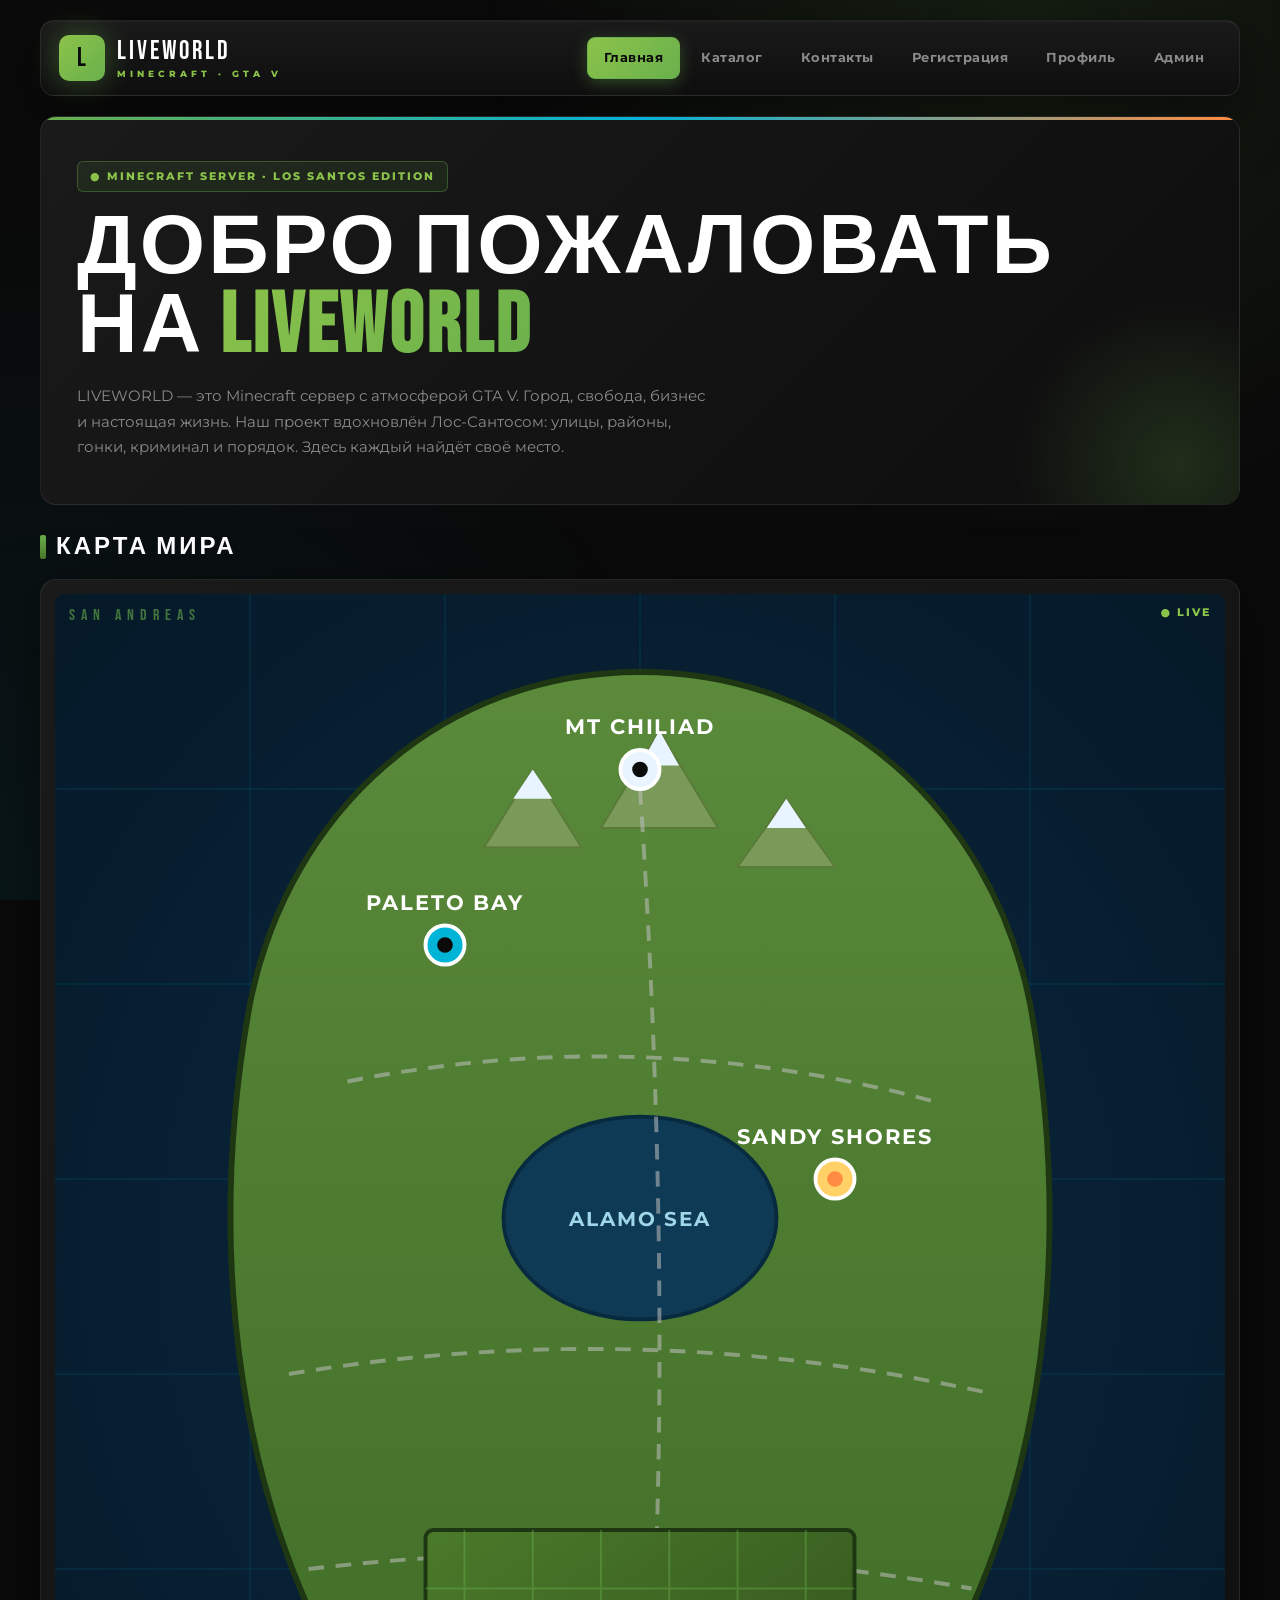
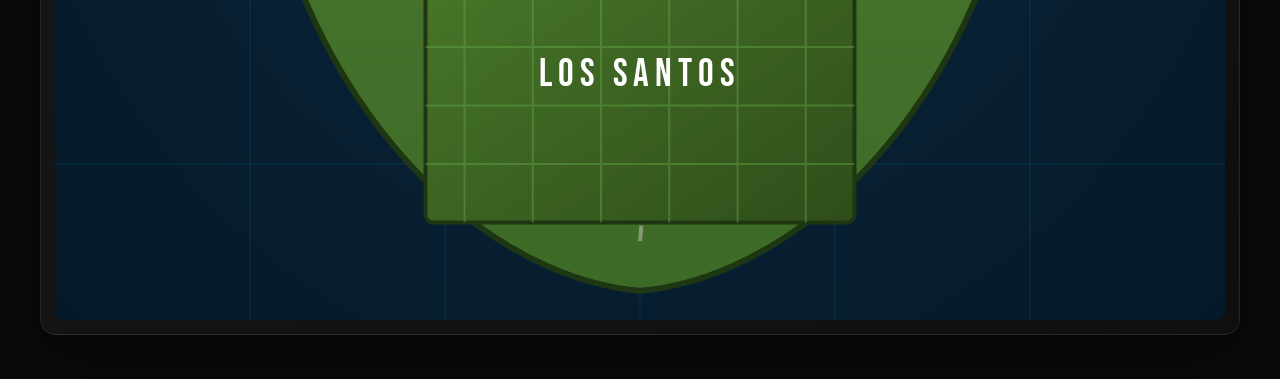
==== commit 99679c4b: "Update index.html" ====
--- a/android/app/src/main/assets/index.html
+++ b/android/app/src/main/assets/index.html
@@ -1,76 +1,526 @@
 <!DOCTYPE html>
 <html lang="ru">
 <head>
-  <meta charset="UTF-8" />
-  <meta name="viewport" content="width=device-width, initial-scale=1.0" />
-  <title>ShopLiveworlds — Liveworld Store</title>
-  <link rel="preconnect" href="https://fonts.googleapis.com" />
-  <link rel="preconnect" href="https://fonts.gstatic.com" crossorigin />
-  <link href="https://fonts.googleapis.com/css2?family=Anton&family=Bebas+Neue&family=Inter:wght@400;600;800&display=swap" rel="stylesheet" />
-  <link rel="stylesheet" href="style.css" />
+<meta charset="UTF-8">
+<meta name="viewport" content="width=device-width, initial-scale=1.0">
+<title>LIVEWORLD — GTA V Style</title>
+<link href="https://fonts.googleapis.com/css2?family=Bebas+Neue&family=Montserrat:wght@400;600;700;800&display=swap" rel="stylesheet">
+<style>
+  :root{
+    --green:#6ab04c;
+    --green-2:#8bc34a;
+    --green-dark:#4a7a2a;
+    --dark:#0a0a0a;
+    --dark-2:#121212;
+    --panel:#151515;
+    --panel-2:#1c1c1c;
+    --text:#f0f0f0;
+    --muted:#8a8a8a;
+    --border:rgba(255,255,255,.08);
+    --orange:#ff8c42;
+    --cyan:#00b4d8;
+    --red:#ff4757;
+    --glow:0 0 30px rgba(106,176,76,.45);
+  }
+  *{box-sizing:border-box;margin:0;padding:0}
+  html,body{min-height:100%}
+  body{
+    font-family:'Montserrat',system-ui,sans-serif;
+    background:var(--dark);
+    color:var(--text);
+    line-height:1.5;
+    overflow-x:hidden;
+  }
+  body::before{
+    content:"";position:fixed;inset:0;z-index:0;pointer-events:none;
+    background:
+      radial-gradient(circle at 80% 0%,rgba(106,176,76,.12),transparent 40%),
+      radial-gradient(circle at 0% 100%,rgba(0,180,216,.08),transparent 45%);
+  }
+
+  .wrap{position:relative;z-index:1;max-width:1240px;margin:0 auto;padding:20px}
+
+  /* ===== HEADER ===== */
+  header{
+    display:flex;align-items:center;justify-content:space-between;
+    gap:20px;flex-wrap:wrap;
+    padding:14px 18px;
+    background:linear-gradient(180deg,#1a1a1a,#0e0e0e);
+    border:1px solid var(--border);
+    border-radius:14px;
+    box-shadow:0 20px 60px rgba(0,0,0,.5),inset 0 1px 0 rgba(255,255,255,.04);
+  }
+  .logo{display:flex;align-items:center;gap:12px;cursor:pointer;user-select:none}
+  .logo-mark{
+    width:46px;height:46px;border-radius:10px;display:grid;place-items:center;
+    font-family:'Bebas Neue',sans-serif;font-size:26px;letter-spacing:1px;color:#0a0a0a;
+    background:linear-gradient(135deg,var(--green-2),var(--green));
+    box-shadow:var(--glow);
+  }
+  .logo-text{
+    font-family:'Bebas Neue',sans-serif;font-size:26px;letter-spacing:3px;
+    line-height:1;color:#fff;
+  }
+  .logo-text small{
+    display:block;font-family:Montserrat,sans-serif;font-size:9px;
+    letter-spacing:4px;color:var(--green-2);font-weight:800;margin-top:4px;
+  }
+
+  nav{display:flex;gap:4px;flex-wrap:wrap}
+  .nav-btn{
+    background:transparent;color:var(--muted);
+    font:inherit;font-size:13px;font-weight:700;letter-spacing:.5px;
+    padding:10px 16px;border-radius:8px;
+    border:1px solid transparent;
+    cursor:pointer;transition:.2s;
+  }
+  .nav-btn:hover{color:#fff;background:rgba(255,255,255,.05);border-color:var(--border)}
+  .nav-btn.active{
+    color:#0a0a0a;
+    background:linear-gradient(135deg,var(--green-2),var(--green));
+    border-color:var(--green);
+    box-shadow:0 4px 16px rgba(106,176,76,.35);
+  }
+
+  /* ===== PAGES ===== */
+  .page{display:none;animation:fade .35s ease}
+  .page.active{display:block}
+  @keyframes fade{from{opacity:0;transform:translateY(8px)}to{opacity:1;transform:none}}
+
+  /* ===== HOME / HERO ===== */
+  .hero{
+    position:relative;margin:20px 0 24px;padding:44px 36px;border-radius:16px;
+    background:linear-gradient(135deg,#1a1a1a 0%,#0d0d0d 100%);
+    border:1px solid var(--border);overflow:hidden;
+  }
+  .hero::before{
+    content:"";position:absolute;top:0;left:0;right:0;height:3px;
+    background:linear-gradient(90deg,var(--green),var(--cyan),var(--orange));
+  }
+  .hero::after{
+    content:"";position:absolute;right:-120px;bottom:-140px;width:360px;height:360px;
+    border-radius:50%;background:radial-gradient(circle,rgba(106,176,76,.2),transparent 65%);
+    pointer-events:none;
+  }
+  .eyebrow{
+    display:inline-block;padding:6px 12px;border-radius:6px;
+    font-size:11px;font-weight:800;letter-spacing:2px;text-transform:uppercase;
+    color:var(--green-2);background:rgba(106,176,76,.1);
+    border:1px solid rgba(106,176,76,.35);margin-bottom:16px;
+  }
+  .hero h1{
+    font-family:'Bebas Neue',sans-serif;font-size:clamp(42px,7vw,84px);
+    letter-spacing:3px;line-height:.95;margin-bottom:16px;
+    color:#fff;text-transform:uppercase;
+  }
+  .hero h1 span{
+    background:linear-gradient(135deg,var(--green-2),var(--green));
+    -webkit-background-clip:text;background-clip:text;color:transparent;
+  }
+  .hero p{
+    max-width:640px;color:var(--muted);font-size:15px;line-height:1.7;
+    position:relative;z-index:1;
+  }
+
+  /* ===== MAP ===== */
+  .map-section{margin:24px 0}
+  .map-section h2{
+    font-family:'Bebas Neue',sans-serif;font-size:24px;letter-spacing:3px;
+    margin-bottom:14px;color:#fff;text-transform:uppercase;
+    display:flex;align-items:center;gap:10px;
+  }
+  .map-section h2::before{
+    content:"";width:6px;height:24px;border-radius:2px;
+    background:linear-gradient(180deg,var(--green),var(--green-dark));
+  }
+  .map-frame{
+    padding:14px;border-radius:16px;
+    background:linear-gradient(135deg,#1a1a1a,#0f0f0f);
+    border:1px solid var(--border);
+    box-shadow:0 20px 60px rgba(0,0,0,.5);
+    position:relative;overflow:hidden;
+  }
+  .map-frame::before{
+    content:"SAN ANDREAS";position:absolute;top:24px;left:28px;
+    font-family:'Bebas Neue',sans-serif;font-size:16px;letter-spacing:6px;
+    color:rgba(106,176,76,.6);z-index:2;
+  }
+  .map-frame::after{
+    content:"● LIVE";position:absolute;top:24px;right:28px;
+    font-size:11px;font-weight:800;letter-spacing:2px;color:var(--green-2);
+    z-index:2;
+  }
+  .map-svg{
+    display:block;width:100%;height:auto;
+    border-radius:10px;
+  }
+
+  /* ===== CARDS ===== */
+  .cards-grid{
+    display:grid;grid-template-columns:repeat(auto-fit,minmax(240px,1fr));
+    gap:16px;margin:24px 0;
+  }
+  .feature-card{
+    padding:22px;border-radius:14px;
+    background:linear-gradient(135deg,var(--panel),var(--dark-2));
+    border:1px solid var(--border);
+    transition:.25s;
+    position:relative;overflow:hidden;
+  }
+  .feature-card:hover{
+    transform:translateY(-4px);
+    border-color:rgba(106,176,76,.4);
+    box-shadow:0 16px 40px rgba(106,176,76,.15);
+  }
+  .feature-card::before{
+    content:"";position:absolute;top:0;left:0;width:3px;height:100%;
+    background:linear-gradient(180deg,var(--green),transparent);
+  }
+  .feature-icon{
+    font-size:32px;margin-bottom:12px;display:inline-block;
+  }
+  .feature-card h3{
+    font-family:'Bebas Neue',sans-serif;font-size:20px;letter-spacing:2px;
+    color:#fff;margin-bottom:6px;
+  }
+  .feature-card p{color:var(--muted);font-size:13px;line-height:1.6}
+
+  /* ===== CATALOG ===== */
+  .catalog-grid{
+    display:grid;grid-template-columns:repeat(auto-fill,minmax(250px,1fr));
+    gap:16px;margin:24px 0;
+  }
+  .product-card{
+    border-radius:14px;overflow:hidden;
+    background:linear-gradient(135deg,var(--panel),var(--dark-2));
+    border:1px solid var(--border);
+    display:flex;flex-direction:column;transition:.25s;
+  }
+  .product-card:hover{
+    transform:translateY(-4px);
+    border-color:rgba(106,176,76,.4);
+    box-shadow:0 16px 40px rgba(106,176,76,.15);
+  }
+  .product-img{
+    height:120px;display:grid;place-items:center;
+    font-size:44px;color:#fff;
+    background:linear-gradient(135deg,var(--green-dark),var(--green));
+    position:relative;overflow:hidden;
+  }
+  .product-card:nth-child(2) .product-img{background:linear-gradient(135deg,#0e7490,var(--cyan))}
+  .product-card:nth-child(3) .product-img{background:linear-gradient(135deg,#b45309,var(--orange))}
+  .product-card:nth-child(4) .product-img{background:linear-gradient(135deg,#7c3aed,#a855f7)}
+  .product-card:nth-child(5) .product-img{background:linear-gradient(135deg,#991b1b,var(--red))}
+  .product-card:nth-child(6) .product-img{background:linear-gradient(135deg,#6ab04c,#ffd166)}
+  .product-img::after{
+    content:"";position:absolute;inset:0;
+    background:repeating-linear-gradient(45deg,transparent 0 10px,rgba(0,0,0,.1) 10px 20px);
+  }
+  .product-body{padding:16px;display:flex;flex-direction:column;gap:8px;flex:1}
+  .product-body h3{
+    font-family:'Bebas Neue',sans-serif;font-size:18px;letter-spacing:1.5px;
+    color:#fff;
+  }
+  .product-body p{color:var(--muted);font-size:12px;line-height:1.5;flex:1}
+  .product-price{
+    font-family:'Bebas Neue',sans-serif;font-size:24px;letter-spacing:1px;
+    color:var(--green-2);
+  }
+  .buy-btn{
+    padding:10px;border:0;cursor:pointer;border-radius:8px;
+    font:inherit;font-size:12px;font-weight:800;letter-spacing:1px;color:#0a0a0a;
+    background:linear-gradient(135deg,var(--green-2),var(--green));
+    transition:.2s;
+  }
+  .buy-btn:hover{transform:translateY(-2px);box-shadow:0 10px 24px rgba(106,176,76,.4)}
+
+  /* ===== CONTACTS ===== */
+  .contact-grid{
+    display:grid;grid-template-columns:repeat(auto-fit,minmax(260px,1fr));
+    gap:16px;margin:24px 0;
+  }
+  .contact-card{
+    padding:22px;border-radius:14px;
+    background:linear-gradient(135deg,var(--panel),var(--dark-2));
+    border:1px solid var(--border);
+    display:flex;align-items:center;gap:16px;
+    transition:.25s;cursor:pointer;
+  }
+  .contact-card:hover{
+    transform:translateY(-4px);border-color:rgba(106,176,76,.4);
+    box-shadow:0 16px 40px rgba(106,176,76,.15);
+  }
+  .contact-icon{
+    width:54px;height:54px;border-radius:12px;flex:0 0 auto;
+    display:grid;place-items:center;font-size:26px;
+    background:rgba(106,176,76,.12);
+    border:1px solid rgba(106,176,76,.35);
+  }
+  .contact-body .label{
+    font-size:11px;font-weight:800;letter-spacing:2px;
+    text-transform:uppercase;color:var(--muted);margin-bottom:4px;
+  }
+  .contact-body .value{
+    font-family:'Bebas Neue',sans-serif;font-size:22px;letter-spacing:1px;
+    color:#fff;word-break:break-all;
+  }
+
+  /* ===== FORMS ===== */
+  .panel{
+    padding:28px;border-radius:16px;
+    background:linear-gradient(135deg,var(--panel),var(--dark-2));
+    border:1px solid var(--border);
+    margin:24px 0;
+    max-width:600px;
+  }
+  .panel h2{
+    font-family:'Bebas Neue',sans-serif;font-size:24px;letter-spacing:3px;
+    color:#fff;margin-bottom:18px;text-transform:uppercase;
+    display:flex;align-items:center;gap:10px;
+  }
+  .panel h2::before{
+    content:"";width:6px;height:24px;border-radius:2px;
+    background:linear-gradient(180deg,var(--green),var(--green-dark));
+  }
+  .form{display:flex;flex-direction:column;gap:14px}
+  .field{display:flex;flex-direction:column;gap:6px}
+  .field label{
+    font-size:11px;font-weight:800;letter-spacing:1.5px;
+    text-transform:uppercase;color:var(--muted);
+  }
+  .field input,.field textarea,.field select{
+    padding:12px 14px;border-radius:8px;
+    background:rgba(0,0,0,.4);
+    border:1px solid var(--border);
+    color:#fff;font:inherit;font-size:14px;outline:0;transition:.2s;
+  }
+  .field input:focus,.field textarea:focus,.field select:focus{
+    border-color:var(--green);box-shadow:0 0 0 3px rgba(106,176,76,.15);
+  }
+  .field textarea{resize:vertical;min-height:100px}
+  .submit-btn{
+    padding:13px;border:0;cursor:pointer;border-radius:8px;
+    font:inherit;font-size:13px;font-weight:800;letter-spacing:1px;color:#0a0a0a;
+    background:linear-gradient(135deg,var(--green-2),var(--green));
+    transition:.2s;margin-top:4px;
+  }
+  .submit-btn:hover{transform:translateY(-2px);box-shadow:0 10px 24px rgba(106,176,76,.4)}
+
+  /* ===== PROFILE ===== */
+  .profile-head{
+    display:flex;align-items:center;gap:20px;flex-wrap:wrap;margin-bottom:20px;
+  }
+  .avatar{
+    width:90px;height:90px;border-radius:16px;flex:0 0 auto;
+    display:grid;place-items:center;
+    font-family:'Bebas Neue',sans-serif;font-size:40px;color:#0a0a0a;
+    background:linear-gradient(135deg,var(--green-2),var(--green));
+    box-shadow:var(--glow);
+  }
+  .profile-info h2{
+    font-family:'Bebas Neue',sans-serif;font-size:28px;letter-spacing:2px;
+    color:#fff;
+  }
+  .profile-info p{color:var(--muted);font-size:13px}
+
+  /* ===== ADMIN ===== */
+  .admin-grid{
+    display:grid;grid-template-columns:repeat(auto-fit,minmax(200px,1fr));
+    gap:14px;margin:20px 0;
+  }
+  .admin-card{
+    padding:20px;border-radius:12px;
+    background:linear-gradient(135deg,var(--panel),var(--dark-2));
+    border:1px solid var(--border);
+  }
+  .admin-card .lbl{
+    font-size:11px;font-weight:800;letter-spacing:1.5px;
+    text-transform:uppercase;color:var(--muted);margin-bottom:6px;
+  }
+  .admin-card .val{
+    font-family:'Bebas Neue',sans-serif;font-size:36px;letter-spacing:1px;
+    color:var(--green-2);
+  }
+
+  /* ===== LIST ===== */
+  .list{display:flex;flex-direction:column;gap:8px}
+  .list-item{
+    display:flex;align-items:center;gap:14px;
+    padding:14px;border-radius:10px;
+    background:rgba(0,0,0,.3);
+    border:1px solid var(--border);
+  }
+  .list-item .ico{
+    width:36px;height:36px;flex:0 0 auto;border-radius:8px;
+    display:grid;place-items:center;font-size:16px;
+    background:rgba(106,176,76,.1);
+    border:1px solid rgba(106,176,76,.3);
+  }
+  .list-item .body strong{display:block;font-size:13px;color:#fff}
+  .list-item .body span{font-size:12px;color:var(--muted)}
+  .list-item .meta{margin-left:auto;font-size:11px;color:var(--muted);white-space:nowrap}
+
+  /* ===== TOAST ===== */
+  .toast{
+    position:fixed;right:24px;bottom:24px;z-index:50;
+    padding:14px 20px;border-radius:10px;
+    background:#0a0a0a;border:1px solid var(--green);
+    color:#fff;font-size:13px;font-weight:700;
+    box-shadow:0 18px 50px rgba(0,0,0,.6),0 0 24px rgba(106,176,76,.3);
+    opacity:0;transform:translateY(20px);pointer-events:none;transition:.3s;
+  }
+  .toast.show{opacity:1;transform:none}
+
+  footer{
+    text-align:center;color:var(--muted);font-size:12px;
+    padding:30px 0 10px;
+    border-top:1px solid var(--border);margin-top:30px;
+  }
+  footer span{color:var(--green-2)}
+
+  /* ===== RESPONSIVE ===== */
+  @media(max-width:780px){
+    .wrap{padding:14px}
+    header{padding:12px 14px}
+    .logo-text{font-size:22px}
+    .nav-btn{font-size:12px;padding:8px 12px}
+    .hero{padding:28px 22px}
+    .hero h1{font-size:clamp(36px,9vw,56px)}
+    .panel{padding:20px}
+  }
+</style>
 </head>
-<body class="home">
-  <div class="bg-glow"></div>
-
-  <header class="topbar">
-    <a href="index.html" class="brand">
-      <svg class="logo" viewBox="0 0 60 60" aria-hidden="true">
-        <defs>
-          <linearGradient id="lg-home" x1="0" y1="0" x2="1" y2="1">
-            <stop offset="0%" stop-color="#ff2d95"/>
-            <stop offset="50%" stop-color="#ff8a3d"/>
-            <stop offset="100%" stop-color="#7b2ff7"/>
-          </linearGradient>
-        </defs>
-        <circle cx="30" cy="30" r="27" fill="#0b0616" stroke="url(#lg-home)" stroke-width="3"/>
-        <text x="30" y="41" text-anchor="middle" font-family="Anton, sans-serif" font-size="26" fill="url(#lg-home)" letter-spacing="1">LW</text>
-      </svg>
-      <span class="brand-text">LIVEWORLD</span>
-    </a>
-    <nav class="main-nav">
-      <a href="index.html" class="active">Главная</a>
-      <a href="catalog.html">Каталог</a>
-      <div class="auth-zone" id="authZone"></div>
+<body>
+<div class="wrap">
+
+  <!-- HEADER -->
+  <header>
+    <div class="logo" onclick="show('home')">
+      <div class="logo-mark">L</div>
+      <div class="logo-text">
+        LIVEWORLD
+        <small>MINECRAFT · GTA V</small>
+      </div>
+    </div>
+    <nav>
+      <button class="nav-btn active" data-page="home">Главная</button>
+      <button class="nav-btn" data-page="catalog">Каталог</button>
+      <button class="nav-btn" data-page="contacts">Контакты</button>
+      <button class="nav-btn" data-page="register">Регистрация</button>
+      <button class="nav-btn" data-page="profile">Профиль</button>
+      <button class="nav-btn" data-page="admin">Админ</button>
     </nav>
   </header>
 
-  <div id="saleBanner" class="sale-banner" hidden></div>
-
-  <main class="hero">
-    <p class="kicker reveal">Minecraft Server Store</p>
-    <h1 class="title reveal">ShopLiveworlds</h1>
-    <div class="gta-sign reveal" aria-label="GTA VI">
-      <span class="gta">GTA</span>
-      <span class="gta-vi">VI</span>
+  <!-- ============ ГЛАВНАЯ ============ -->
+  <section id="home" class="page active">
+    <div class="hero">
+      <span class="eyebrow">● Minecraft Server · Los Santos Edition</span>
+      <h1>Добро пожаловать<br>на <span>LIVEWORLD</span></h1>
+      <p>LIVEWORLD — это Minecraft сервер с атмосферой GTA V. Город, свобода, бизнес и настоящая жизнь. Наш проект вдохновлён Лос-Сантосом: улицы, районы, гонки, криминал и порядок. Здесь каждый найдёт своё место.</p>
     </div>
-    <p class="desc reveal">
-      Это сайт посвящён серверу из Minecraft <strong>Liveworld</strong>.
-      Мы любим покупателей, которые берут ответственность на себя при покупке
-      привилегий и монет. Оплата производится чем угодно!
-      Покупайте, если хотите!
-    </p>
-    <a href="catalog.html" class="cta reveal">Открыть каталог →</a>
-  </main>
-
-  <footer class="foot">
-    <span>© ShopLiveworlds — Liveworld Store</span>
-    <a href="admin.html" class="admin-link" title="Админ-панель">⚙️ Админ</a>
-  </footer>
-
-  <div class="modal-overlay" id="registerModal" aria-hidden="true">
-    <div class="modal" role="dialog" aria-modal="true">
-      <button class="modal-close" id="regClose" aria-label="Закрыть">×</button>
-      <h2 class="modal-title">Регистрация</h2>
-      <form id="registerForm" class="order-form" novalidate>
-        <label><span>Ник в игре *</span><input type="text" id="regNick" required minlength="2" maxlength="32" placeholder="Steve" /></label>
-        <label><span>Email *</span><input type="email" id="regEmail" required placeholder="you@mail.com" /></label>
-        <label><span>Пароль * (мин. 4 символа)</span><input type="password" id="regPassword" required minlength="4" placeholder="••••••" /></label>
-        <p class="form-error" id="regError" hidden></p>
-        <button type="submit" class="btn-submit">Зарегистрироваться</button>
-      </form>
-    </div>
-  </div>
-
-  <script src="script.js"></script>
-</body>
-</html>
+
+    <!-- КАРТА -->
+    <div class="map-section">
+      <h2>Карта мира</h2>
+      <div class="map-frame">
+        <svg class="map-svg" viewBox="0 0 600 680" xmlns="http://www.w3.org/2000/svg">
+          <defs>
+            <radialGradient id="water" cx="50%" cy="50%" r="75%">
+              <stop offset="0%" stop-color="#0b2942"/>
+              <stop offset="100%" stop-color="#051826"/>
+            </radialGradient>
+            <linearGradient id="land" x1="0" y1="0" x2="0" y2="1">
+              <stop offset="0%" stop-color="#5a8a3a"/>
+              <stop offset="100%" stop-color="#3d6a26"/>
+            </linearGradient>
+            <linearGradient id="city" x1="0" y1="0" x2="1" y2="1">
+              <stop offset="0%" stop-color="#4a7a2a"/>
+              <stop offset="100%" stop-color="#2f4d1a"/>
+            </linearGradient>
+          </defs>
+
+          <rect width="600" height="680" fill="url(#water)"/>
+
+          <!-- grid overlay -->
+          <g stroke="rgba(0,180,216,.08)" stroke-width="1">
+            <path d="M0 100H600 M0 200H600 M0 300H600 M0 400H600 M0 500H600 M0 600H600"/>
+            <path d="M100 0V680 M200 0V680 M300 0V680 M400 0V680 M500 0V680"/>
+          </g>
+
+          <!-- main land -->
+          <path d="M 300 40
+                   C 400 40, 480 110, 500 210
+                   C 520 320, 510 430, 470 520
+                   C 430 610, 360 660, 300 665
+                   C 240 660, 170 610, 130 520
+                   C 90 430, 80 320, 100 210
+                   C 120 110, 200 40, 300 40 Z"
+                fill="url(#land)" stroke="#1e3612" stroke-width="3"/>
+
+          <!-- Alamo Sea -->
+          <ellipse cx="300" cy="320" rx="70" ry="52" fill="#0e3a55" stroke="#082a3f" stroke-width="2"/>
+          <text x="300" y="324" text-anchor="middle" font-size="10" fill="#9fd6e8" font-family="Montserrat" font-weight="700" letter-spacing="1">ALAMO SEA</text>
+
+          <!-- mountains top -->
+          <g fill="#7a9a5a" stroke="#5a7a3a" stroke-width="1">
+            <path d="M 220 130 L 245 90 L 270 130 Z"/>
+            <path d="M 280 120 L 310 70 L 340 120 Z"/>
+            <path d="M 350 140 L 375 105 L 400 140 Z"/>
+          </g>
+          <!-- snow caps -->
+          <g fill="#e8f4ff">
+            <path d="M 235 105 L 245 90 L 255 105 Z"/>
+            <path d="M 300 88 L 310 70 L 320 88 Z"/>
+            <path d="M 365 120 L 375 105 L 385 120 Z"/>
+          </g>
+
+          <!-- roads -->
+          <g stroke="#c0c0c0" stroke-width="2" fill="none" stroke-dasharray="8 6" opacity=".55">
+            <path d="M 150 250 Q 300 220 450 260"/>
+            <path d="M 120 400 Q 300 370 480 410"/>
+            <path d="M 300 100 Q 320 400 300 640"/>
+            <path d="M 130 500 Q 300 480 470 510"/>
+          </g>
+
+          <!-- Los Santos city grid -->
+          <g transform="translate(190,480)">
+            <rect width="220" height="150" fill="url(#city)" stroke="#1e3612" stroke-width="2" rx="4"/>
+            <g stroke="#6ab04c" stroke-width="1" opacity=".4">
+              <line x1="20" y1="0" x2="20" y2="150"/>
+              <line x1="55" y1="0" x2="55" y2="150"/>
+              <line x1="90" y1="0" x2="90" y2="150"/>
+              <line x1="125" y1="0" x2="125" y2="150"/>
+              <line x1="160" y1="0" x2="160" y2="150"/>
+              <line x1="195" y1="0" x2="195" y2="150"/>
+              <line x1="0" y1="30" x2="220" y2="30"/>
+              <line x1="0" y1="60" x2="220" y2="60"/>
+              <line x1="0" y1="90" x2="220" y2="90"/>
+              <line x1="0" y1="120" x2="220" y2="120"/>
+            </g>
+            <text x="110" y="80" text-anchor="middle" font-family="Bebas Neue" font-size="20" fill="#fff" letter-spacing="3">LOS SANTOS</text>
+          </g>
+
+          <!-- Sandy Shores marker -->
+          <g transform="translate(400,300)">
+            <circle r="10" fill="#ffd166" stroke="#fff" stroke-width="2"/>
+            <circle r="4" fill="#ff8c42"/>
+            <text y="-18" text-anchor="middle" font-family="Montserrat" font-size="11" font-weight="700" fill="#fff" letter-spacing="1">SANDY SHORES</text>
+          </g>
+
+          <!-- Paleto Bay marker -->
+          <g transform="translate(200,180)">
+            <circle r="10" fill="#00b4d8" stroke="#fff" stroke-width="2"/>
+            <circle r="4" fill="#0a0a0a"/>
+            <text y="-18" text-anchor="middle" font-family="Montserrat" font-size="11" font-weight="700" fill="#fff" letter-spacing="1">PALETO BAY</text>
+          </g>
+
+          <!-- Mt Chiliad marker -->
+          <g transform="translate(300,90)">
+            <circle r="10" fill="#e8f4ff" stroke="#fff" stroke-width="2"/>
+            <circle r="4" fill="#0a0a0a"/>
+            <text y="-18" text-anchor="middle" font-family="Montserrat" font-size="11" font-weight="700" fill="#fff" letter-spacing="1">MT CHILIAD</text>
+          </g>
+
+          <!-- Vinewood marker -->
+     
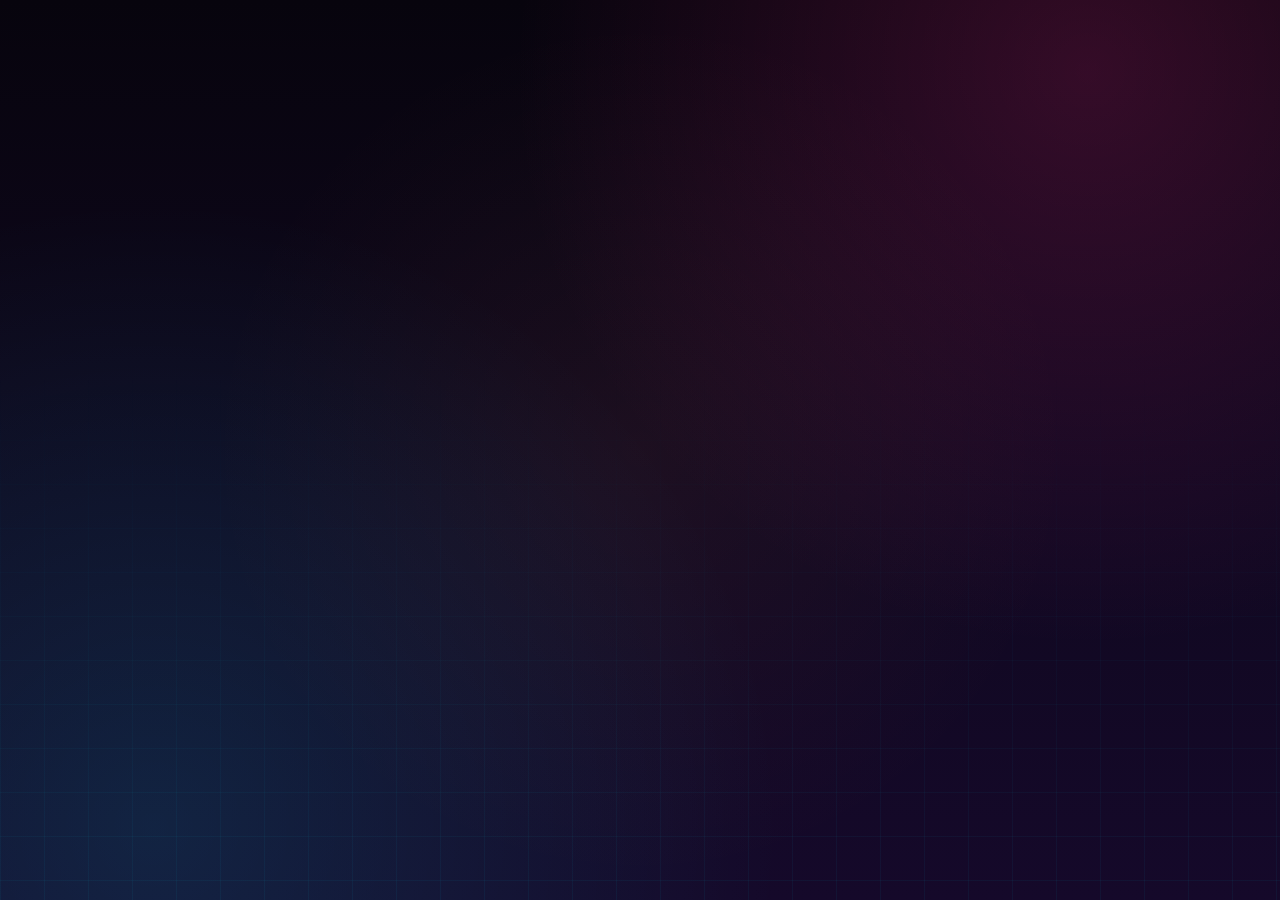
==== commit d957a0a1: "Update index.html" ====
--- a/android/app/src/main/assets/index.html
+++ b/android/app/src/main/assets/index.html
@@ -3,524 +3,386 @@
 <head>
 <meta charset="UTF-8">
 <meta name="viewport" content="width=device-width, initial-scale=1.0">
-<title>LIVEWORLD — GTA V Style</title>
+<title>LIVEWORLD — Minecraft Server</title>
+<link rel="preconnect" href="https://fonts.googleapis.com">
+<link rel="preconnect" href="https://fonts.gstatic.com" crossorigin>
 <link href="https://fonts.googleapis.com/css2?family=Bebas+Neue&family=Montserrat:wght@400;600;700;800&display=swap" rel="stylesheet">
 <style>
   :root{
-    --green:#6ab04c;
-    --green-2:#8bc34a;
-    --green-dark:#4a7a2a;
-    --dark:#0a0a0a;
-    --dark-2:#121212;
-    --panel:#151515;
-    --panel-2:#1c1c1c;
-    --text:#f0f0f0;
-    --muted:#8a8a8a;
-    --border:rgba(255,255,255,.08);
-    --orange:#ff8c42;
-    --cyan:#00b4d8;
-    --red:#ff4757;
-    --glow:0 0 30px rgba(106,176,76,.45);
+    --bg:#07040d; --panel:rgba(20,12,32,.75); --panel-solid:#150a22;
+    --line:rgba(255,255,255,.10);
+    --pink:#ff2d95; --pink-2:#ff6ec7; --cyan:#00e5ff;
+    --orange:#ff8c42; --yellow:#ffd166;
+    --green:#6ab04c; --green-2:#8bc34a;
+    --red:#ff4757; --text:#f5ecff; --muted:#a894b8;
   }
   *{box-sizing:border-box;margin:0;padding:0}
-  html,body{min-height:100%}
   body{
-    font-family:'Montserrat',system-ui,sans-serif;
-    background:var(--dark);
-    color:var(--text);
-    line-height:1.5;
-    overflow-x:hidden;
+    font-family:'Montserrat',system-ui,sans-serif;color:var(--text);
+    background:
+      radial-gradient(circle at 85% 8%,rgba(255,45,149,.18),transparent 42%),
+      radial-gradient(circle at 12% 92%,rgba(0,229,255,.12),transparent 45%),
+      radial-gradient(circle at 50% 50%,rgba(255,140,66,.06),transparent 55%),
+      linear-gradient(180deg,#07040d 0%,#100820 55%,#15092a 100%);
+    background-attachment:fixed;min-height:100vh;overflow-x:hidden;
   }
   body::before{
     content:"";position:fixed;inset:0;z-index:0;pointer-events:none;
-    background:
-      radial-gradient(circle at 80% 0%,rgba(106,176,76,.12),transparent 40%),
-      radial-gradient(circle at 0% 100%,rgba(0,180,216,.08),transparent 45%);
-  }
-
+    background-image:
+      linear-gradient(rgba(0,229,255,.05) 1px,transparent 1px),
+      linear-gradient(90deg,rgba(0,229,255,.05) 1px,transparent 1px);
+    background-size:44px 44px;
+    mask-image:linear-gradient(to bottom,transparent 40%,#000 100%);
+    -webkit-mask-image:linear-gradient(to bottom,transparent 40%,#000 100%);
+  }
   .wrap{position:relative;z-index:1;max-width:1240px;margin:0 auto;padding:20px}
 
-  /* ===== HEADER ===== */
   header{
-    display:flex;align-items:center;justify-content:space-between;
-    gap:20px;flex-wrap:wrap;
-    padding:14px 18px;
-    background:linear-gradient(180deg,#1a1a1a,#0e0e0e);
-    border:1px solid var(--border);
-    border-radius:14px;
-    box-shadow:0 20px 60px rgba(0,0,0,.5),inset 0 1px 0 rgba(255,255,255,.04);
+    display:flex;align-items:center;justify-content:space-between;gap:16px;flex-wrap:wrap;
+    padding:14px 18px;border-radius:16px;
+    background:linear-gradient(180deg,rgba(30,18,45,.85),rgba(15,8,24,.85));
+    border:1px solid var(--line);backdrop-filter:blur(18px);
+    box-shadow:0 20px 60px rgba(0,0,0,.45),inset 0 1px 0 rgba(255,255,255,.05);
+    position:sticky;top:12px;z-index:20;
   }
   .logo{display:flex;align-items:center;gap:12px;cursor:pointer;user-select:none}
   .logo-mark{
-    width:46px;height:46px;border-radius:10px;display:grid;place-items:center;
-    font-family:'Bebas Neue',sans-serif;font-size:26px;letter-spacing:1px;color:#0a0a0a;
-    background:linear-gradient(135deg,var(--green-2),var(--green));
-    box-shadow:var(--glow);
+    width:46px;height:46px;border-radius:12px;display:grid;place-items:center;
+    font-family:'Bebas Neue',sans-serif;font-size:26px;letter-spacing:1px;color:#fff;
+    background:linear-gradient(135deg,var(--pink),var(--orange) 55%,var(--cyan));
+    box-shadow:0 0 30px rgba(255,45,149,.45);
   }
   .logo-text{
-    font-family:'Bebas Neue',sans-serif;font-size:26px;letter-spacing:3px;
-    line-height:1;color:#fff;
+    font-family:'Bebas Neue',sans-serif;font-size:26px;letter-spacing:3px;line-height:1;
+    background:linear-gradient(90deg,#fff,var(--yellow) 40%,var(--pink) 75%,var(--cyan));
+    -webkit-background-clip:text;background-clip:text;color:transparent;
   }
   .logo-text small{
-    display:block;font-family:Montserrat,sans-serif;font-size:9px;
-    letter-spacing:4px;color:var(--green-2);font-weight:800;margin-top:4px;
-  }
-
+    display:block;font-family:Montserrat,sans-serif;font-size:9px;letter-spacing:3px;
+    font-weight:800;color:var(--green-2);margin-top:4px;-webkit-text-fill-color:var(--green-2);
+  }
   nav{display:flex;gap:4px;flex-wrap:wrap}
   .nav-btn{
-    background:transparent;color:var(--muted);
+    background:transparent;color:var(--muted);border:1px solid transparent;
     font:inherit;font-size:13px;font-weight:700;letter-spacing:.5px;
-    padding:10px 16px;border-radius:8px;
-    border:1px solid transparent;
-    cursor:pointer;transition:.2s;
-  }
-  .nav-btn:hover{color:#fff;background:rgba(255,255,255,.05);border-color:var(--border)}
+    padding:10px 14px;border-radius:10px;cursor:pointer;transition:.22s;
+  }
+  .nav-btn:hover{color:#fff;background:rgba(255,255,255,.06);border-color:var(--line)}
   .nav-btn.active{
-    color:#0a0a0a;
-    background:linear-gradient(135deg,var(--green-2),var(--green));
-    border-color:var(--green);
-    box-shadow:0 4px 16px rgba(106,176,76,.35);
-  }
-
-  /* ===== PAGES ===== */
+    color:#fff;background:linear-gradient(135deg,var(--pink),var(--orange));
+    border-color:transparent;box-shadow:0 6px 20px rgba(255,45,149,.35);
+  }
+
   .page{display:none;animation:fade .35s ease}
   .page.active{display:block}
   @keyframes fade{from{opacity:0;transform:translateY(8px)}to{opacity:1;transform:none}}
 
-  /* ===== HOME / HERO ===== */
   .hero{
-    position:relative;margin:20px 0 24px;padding:44px 36px;border-radius:16px;
-    background:linear-gradient(135deg,#1a1a1a 0%,#0d0d0d 100%);
-    border:1px solid var(--border);overflow:hidden;
-  }
-  .hero::before{
-    content:"";position:absolute;top:0;left:0;right:0;height:3px;
-    background:linear-gradient(90deg,var(--green),var(--cyan),var(--orange));
+    position:relative;overflow:hidden;margin:20px 0 24px;padding:44px 36px;border-radius:20px;
+    background:linear-gradient(120deg,rgba(255,45,149,.18),rgba(123,44,191,.15) 45%,rgba(0,229,255,.10));
+    border:1px solid rgba(255,255,255,.14);box-shadow:0 30px 80px rgba(0,0,0,.4);
   }
   .hero::after{
-    content:"";position:absolute;right:-120px;bottom:-140px;width:360px;height:360px;
-    border-radius:50%;background:radial-gradient(circle,rgba(106,176,76,.2),transparent 65%);
-    pointer-events:none;
+    content:"";position:absolute;right:-120px;top:-140px;width:380px;height:380px;
+    border-radius:50%;background:radial-gradient(circle,rgba(255,45,149,.35),transparent 65%);
+    filter:blur(10px);pointer-events:none;
   }
   .eyebrow{
-    display:inline-block;padding:6px 12px;border-radius:6px;
+    display:inline-block;padding:7px 12px;border-radius:999px;
     font-size:11px;font-weight:800;letter-spacing:2px;text-transform:uppercase;
-    color:var(--green-2);background:rgba(106,176,76,.1);
-    border:1px solid rgba(106,176,76,.35);margin-bottom:16px;
+    color:var(--cyan);background:rgba(0,229,255,.08);border:1px solid rgba(0,229,255,.35);
+    margin-bottom:16px;
   }
   .hero h1{
     font-family:'Bebas Neue',sans-serif;font-size:clamp(42px,7vw,84px);
-    letter-spacing:3px;line-height:.95;margin-bottom:16px;
-    color:#fff;text-transform:uppercase;
+    line-height:.95;letter-spacing:3px;color:#fff;text-transform:uppercase;
+    margin-bottom:16px;position:relative;z-index:1;
   }
   .hero h1 span{
-    background:linear-gradient(135deg,var(--green-2),var(--green));
+    background:linear-gradient(90deg,var(--yellow),var(--pink) 55%,var(--cyan));
     -webkit-background-clip:text;background-clip:text;color:transparent;
   }
-  .hero p{
-    max-width:640px;color:var(--muted);font-size:15px;line-height:1.7;
-    position:relative;z-index:1;
-  }
-
-  /* ===== MAP ===== */
-  .map-section{margin:24px 0}
-  .map-section h2{
-    font-family:'Bebas Neue',sans-serif;font-size:24px;letter-spacing:3px;
-    margin-bottom:14px;color:#fff;text-transform:uppercase;
-    display:flex;align-items:center;gap:10px;
-  }
-  .map-section h2::before{
-    content:"";width:6px;height:24px;border-radius:2px;
-    background:linear-gradient(180deg,var(--green),var(--green-dark));
-  }
-  .map-frame{
-    padding:14px;border-radius:16px;
-    background:linear-gradient(135deg,#1a1a1a,#0f0f0f);
-    border:1px solid var(--border);
-    box-shadow:0 20px 60px rgba(0,0,0,.5);
-    position:relative;overflow:hidden;
-  }
-  .map-frame::before{
-    content:"SAN ANDREAS";position:absolute;top:24px;left:28px;
-    font-family:'Bebas Neue',sans-serif;font-size:16px;letter-spacing:6px;
-    color:rgba(106,176,76,.6);z-index:2;
-  }
-  .map-frame::after{
-    content:"● LIVE";position:absolute;top:24px;right:28px;
-    font-size:11px;font-weight:800;letter-spacing:2px;color:var(--green-2);
-    z-index:2;
-  }
-  .map-svg{
-    display:block;width:100%;height:auto;
-    border-radius:10px;
-  }
-
-  /* ===== CARDS ===== */
-  .cards-grid{
-    display:grid;grid-template-columns:repeat(auto-fit,minmax(240px,1fr));
-    gap:16px;margin:24px 0;
-  }
-  .feature-card{
-    padding:22px;border-radius:14px;
-    background:linear-gradient(135deg,var(--panel),var(--dark-2));
-    border:1px solid var(--border);
-    transition:.25s;
-    position:relative;overflow:hidden;
-  }
-  .feature-card:hover{
-    transform:translateY(-4px);
-    border-color:rgba(106,176,76,.4);
-    box-shadow:0 16px 40px rgba(106,176,76,.15);
-  }
-  .feature-card::before{
+  .hero p{max-width:640px;color:var(--muted);font-size:15px;line-height:1.7;position:relative;z-index:1}
+
+  .sec-title{
+    font-family:'Bebas Neue',sans-serif;font-size:26px;letter-spacing:3px;
+    color:#fff;text-transform:uppercase;margin:28px 0 14px;
+    display:flex;align-items:center;gap:12px;
+  }
+  .sec-title::before{
+    content:"";width:5px;height:26px;border-radius:2px;
+    background:linear-gradient(180deg,var(--pink),var(--orange));
+    box-shadow:0 0 12px rgba(255,45,149,.5);
+  }
+
+  .features{display:grid;grid-template-columns:repeat(auto-fit,minmax(240px,1fr));gap:16px;margin:20px 0}
+  .feature{
+    padding:22px;border-radius:16px;
+    background:linear-gradient(135deg,rgba(30,18,45,.75),rgba(15,8,24,.85));
+    border:1px solid var(--line);transition:.25s;position:relative;overflow:hidden;
+  }
+  .feature::before{
     content:"";position:absolute;top:0;left:0;width:3px;height:100%;
-    background:linear-gradient(180deg,var(--green),transparent);
-  }
-  .feature-icon{
-    font-size:32px;margin-bottom:12px;display:inline-block;
-  }
-  .feature-card h3{
-    font-family:'Bebas Neue',sans-serif;font-size:20px;letter-spacing:2px;
-    color:#fff;margin-bottom:6px;
-  }
-  .feature-card p{color:var(--muted);font-size:13px;line-height:1.6}
-
-  /* ===== CATALOG ===== */
-  .catalog-grid{
-    display:grid;grid-template-columns:repeat(auto-fill,minmax(250px,1fr));
-    gap:16px;margin:24px 0;
-  }
-  .product-card{
-    border-radius:14px;overflow:hidden;
-    background:linear-gradient(135deg,var(--panel),var(--dark-2));
-    border:1px solid var(--border);
-    display:flex;flex-direction:column;transition:.25s;
-  }
-  .product-card:hover{
-    transform:translateY(-4px);
-    border-color:rgba(106,176,76,.4);
-    box-shadow:0 16px 40px rgba(106,176,76,.15);
-  }
+    background:linear-gradient(180deg,var(--pink),transparent);
+  }
+  .feature:nth-child(2)::before{background:linear-gradient(180deg,var(--cyan),transparent)}
+  .feature:nth-child(3)::before{background:linear-gradient(180deg,var(--green-2),transparent)}
+  .feature:nth-child(4)::before{background:linear-gradient(180deg,var(--orange),transparent)}
+  .feature:hover{transform:translateY(-4px);border-color:rgba(255,45,149,.4);box-shadow:0 16px 40px rgba(255,45,149,.15)}
+  .feature .fi{font-size:32px;margin-bottom:10px;display:inline-block}
+  .feature h3{font-family:'Bebas Neue',sans-serif;font-size:20px;letter-spacing:2px;margin-bottom:6px;color:#fff}
+  .feature p{color:var(--muted);font-size:13px;line-height:1.6}
+
+  .cat-tabs{display:flex;gap:8px;margin:16px 0;flex-wrap:wrap}
+  .cat-tab{
+    padding:9px 16px;border-radius:999px;font-size:12px;font-weight:800;letter-spacing:1px;
+    text-transform:uppercase;cursor:pointer;transition:.2s;
+    background:rgba(255,255,255,.05);border:1px solid var(--line);color:var(--muted);
+  }
+  .cat-tab.active{color:#0a0a0a;background:linear-gradient(135deg,var(--pink),var(--orange));border-color:transparent}
+  .catalog{display:grid;grid-template-columns:repeat(auto-fill,minmax(250px,1fr));gap:16px;margin:16px 0 24px}
+  .product{
+    overflow:hidden;border-radius:16px;display:flex;flex-direction:column;
+    background:linear-gradient(135deg,rgba(30,18,45,.75),rgba(15,8,24,.85));
+    border:1px solid var(--line);transition:.25s;
+  }
+  .product:hover{transform:translateY(-4px);border-color:rgba(255,45,149,.4);box-shadow:0 16px 40px rgba(255,45,149,.15)}
   .product-img{
-    height:120px;display:grid;place-items:center;
-    font-size:44px;color:#fff;
-    background:linear-gradient(135deg,var(--green-dark),var(--green));
-    position:relative;overflow:hidden;
-  }
-  .product-card:nth-child(2) .product-img{background:linear-gradient(135deg,#0e7490,var(--cyan))}
-  .product-card:nth-child(3) .product-img{background:linear-gradient(135deg,#b45309,var(--orange))}
-  .product-card:nth-child(4) .product-img{background:linear-gradient(135deg,#7c3aed,#a855f7)}
-  .product-card:nth-child(5) .product-img{background:linear-gradient(135deg,#991b1b,var(--red))}
-  .product-card:nth-child(6) .product-img{background:linear-gradient(135deg,#6ab04c,#ffd166)}
-  .product-img::after{
-    content:"";position:absolute;inset:0;
-    background:repeating-linear-gradient(45deg,transparent 0 10px,rgba(0,0,0,.1) 10px 20px);
-  }
+    height:110px;display:grid;place-items:center;font-size:42px;color:#fff;
+    background:linear-gradient(135deg,var(--pink),#7b2cbf);
+  }
+  .product:nth-child(2n) .product-img{background:linear-gradient(135deg,var(--cyan),#0077ff)}
+  .product:nth-child(3n) .product-img{background:linear-gradient(135deg,var(--orange),var(--yellow))}
+  .product:nth-child(4n) .product-img{background:linear-gradient(135deg,#7b2cbf,var(--pink))}
   .product-body{padding:16px;display:flex;flex-direction:column;gap:8px;flex:1}
-  .product-body h3{
-    font-family:'Bebas Neue',sans-serif;font-size:18px;letter-spacing:1.5px;
-    color:#fff;
-  }
-  .product-body p{color:var(--muted);font-size:12px;line-height:1.5;flex:1}
-  .product-price{
-    font-family:'Bebas Neue',sans-serif;font-size:24px;letter-spacing:1px;
-    color:var(--green-2);
-  }
+  .product-body h3{font-family:'Bebas Neue',sans-serif;font-size:18px;letter-spacing:1.5px;color:#fff}
+  .product-body p{color:var(--muted);font-size:12px;line-height:1.55;flex:1}
+  .product-price{font-family:'Bebas Neue',sans-serif;font-size:24px;color:var(--yellow);letter-spacing:1px}
   .buy-btn{
     padding:10px;border:0;cursor:pointer;border-radius:8px;
     font:inherit;font-size:12px;font-weight:800;letter-spacing:1px;color:#0a0a0a;
-    background:linear-gradient(135deg,var(--green-2),var(--green));
-    transition:.2s;
-  }
-  .buy-btn:hover{transform:translateY(-2px);box-shadow:0 10px 24px rgba(106,176,76,.4)}
-
-  /* ===== CONTACTS ===== */
-  .contact-grid{
-    display:grid;grid-template-columns:repeat(auto-fit,minmax(260px,1fr));
-    gap:16px;margin:24px 0;
-  }
+    background:linear-gradient(135deg,var(--green-2),var(--green));transition:.2s;
+  }
+  .buy-btn:hover{transform:translateY(-2px);box-shadow:0 10px 24px rgba(139,195,74,.4)}
+
+  .panel{
+    padding:26px;border-radius:16px;
+    background:linear-gradient(135deg,rgba(30,18,45,.75),rgba(15,8,24,.85));
+    border:1px solid var(--line);margin:20px 0;
+  }
+  .panel h2{
+    font-family:'Bebas Neue',sans-serif;font-size:22px;letter-spacing:3px;
+    color:#fff;text-transform:uppercase;margin-bottom:16px;
+    display:flex;align-items:center;gap:10px;
+  }
+  .panel h2::before{
+    content:"";width:5px;height:22px;border-radius:2px;
+    background:linear-gradient(180deg,var(--pink),var(--orange));
+  }
+
+  .contact-grid{display:grid;grid-template-columns:repeat(auto-fit,minmax(260px,1fr));gap:14px;margin:16px 0}
   .contact-card{
-    padding:22px;border-radius:14px;
-    background:linear-gradient(135deg,var(--panel),var(--dark-2));
-    border:1px solid var(--border);
-    display:flex;align-items:center;gap:16px;
-    transition:.25s;cursor:pointer;
-  }
-  .contact-card:hover{
-    transform:translateY(-4px);border-color:rgba(106,176,76,.4);
-    box-shadow:0 16px 40px rgba(106,176,76,.15);
-  }
+    padding:20px;border-radius:14px;display:flex;align-items:center;gap:16px;
+    background:linear-gradient(135deg,rgba(30,18,45,.75),rgba(15,8,24,.85));
+    border:1px solid var(--line);transition:.25s;cursor:pointer;
+  }
+  .contact-card:hover{transform:translateY(-3px);border-color:rgba(0,229,255,.4);box-shadow:0 16px 40px rgba(0,229,255,.12)}
   .contact-icon{
     width:54px;height:54px;border-radius:12px;flex:0 0 auto;
     display:grid;place-items:center;font-size:26px;
-    background:rgba(106,176,76,.12);
-    border:1px solid rgba(106,176,76,.35);
-  }
+    background:rgba(0,229,255,.1);border:1px solid rgba(0,229,255,.3);
+  }
+  .contact-card:nth-child(2) .contact-icon{background:rgba(255,45,149,.1);border-color:rgba(255,45,149,.3)}
+  .contact-card:nth-child(3) .contact-icon{background:rgba(255,140,66,.1);border-color:rgba(255,140,66,.3)}
   .contact-body .label{
-    font-size:11px;font-weight:800;letter-spacing:2px;
-    text-transform:uppercase;color:var(--muted);margin-bottom:4px;
+    font-size:11px;font-weight:800;letter-spacing:2px;text-transform:uppercase;
+    color:var(--muted);margin-bottom:4px;
   }
   .contact-body .value{
-    font-family:'Bebas Neue',sans-serif;font-size:22px;letter-spacing:1px;
-    color:#fff;word-break:break-all;
-  }
-
-  /* ===== FORMS ===== */
-  .panel{
-    padding:28px;border-radius:16px;
-    background:linear-gradient(135deg,var(--panel),var(--dark-2));
-    border:1px solid var(--border);
-    margin:24px 0;
-    max-width:600px;
-  }
-  .panel h2{
-    font-family:'Bebas Neue',sans-serif;font-size:24px;letter-spacing:3px;
-    color:#fff;margin-bottom:18px;text-transform:uppercase;
-    display:flex;align-items:center;gap:10px;
-  }
-  .panel h2::before{
-    content:"";width:6px;height:24px;border-radius:2px;
-    background:linear-gradient(180deg,var(--green),var(--green-dark));
-  }
-  .form{display:flex;flex-direction:column;gap:14px}
+    font-family:'Bebas Neue',sans-serif;font-size:22px;letter-spacing:1px;color:#fff;word-break:break-all;
+  }
+
+  .form{display:flex;flex-direction:column;gap:14px;max-width:560px}
   .field{display:flex;flex-direction:column;gap:6px}
   .field label{
-    font-size:11px;font-weight:800;letter-spacing:1.5px;
-    text-transform:uppercase;color:var(--muted);
+    font-size:11px;font-weight:800;letter-spacing:1.5px;text-transform:uppercase;color:var(--muted);
   }
   .field input,.field textarea,.field select{
-    padding:12px 14px;border-radius:8px;
-    background:rgba(0,0,0,.4);
-    border:1px solid var(--border);
-    color:#fff;font:inherit;font-size:14px;outline:0;transition:.2s;
+    padding:12px 14px;border-radius:10px;background:rgba(0,0,0,.35);
+    border:1px solid var(--line);color:#fff;font:inherit;font-size:14px;outline:0;transition:.2s;
   }
   .field input:focus,.field textarea:focus,.field select:focus{
-    border-color:var(--green);box-shadow:0 0 0 3px rgba(106,176,76,.15);
-  }
-  .field textarea{resize:vertical;min-height:100px}
-  .submit-btn{
-    padding:13px;border:0;cursor:pointer;border-radius:8px;
-    font:inherit;font-size:13px;font-weight:800;letter-spacing:1px;color:#0a0a0a;
-    background:linear-gradient(135deg,var(--green-2),var(--green));
-    transition:.2s;margin-top:4px;
-  }
-  .submit-btn:hover{transform:translateY(-2px);box-shadow:0 10px 24px rgba(106,176,76,.4)}
-
-  /* ===== PROFILE ===== */
-  .profile-head{
-    display:flex;align-items:center;gap:20px;flex-wrap:wrap;margin-bottom:20px;
-  }
+    border-color:var(--pink);box-shadow:0 0 0 3px rgba(255,45,149,.15);
+  }
+  .field select option{background:var(--panel-solid);color:#fff}
+  .field .hint{font-size:11px;color:var(--muted);margin-top:2px}
+  .btn{
+    padding:13px 20px;border:0;cursor:pointer;border-radius:10px;
+    font:inherit;font-size:13px;font-weight:800;letter-spacing:.5px;color:#0a0a0a;
+    background:linear-gradient(135deg,var(--pink),var(--orange));transition:.2s;
+  }
+  .btn:hover{transform:translateY(-2px);box-shadow:0 12px 30px rgba(255,45,149,.4)}
+  .btn-ghost{background:rgba(255,255,255,.05);color:#fff;border:1px solid var(--line)}
+  .btn-ghost:hover{background:rgba(255,255,255,.1);box-shadow:none}
+  .btn-green{background:linear-gradient(135deg,var(--green-2),var(--green));color:#0a0a0a}
+  .btn-red{background:linear-gradient(135deg,var(--red),#b81020);color:#fff}
+  .btn-row{display:flex;gap:10px;flex-wrap:wrap}
+
+  .profile-head{display:flex;align-items:center;gap:20px;flex-wrap:wrap;margin-bottom:22px}
   .avatar{
-    width:90px;height:90px;border-radius:16px;flex:0 0 auto;
-    display:grid;place-items:center;
-    font-family:'Bebas Neue',sans-serif;font-size:40px;color:#0a0a0a;
-    background:linear-gradient(135deg,var(--green-2),var(--green));
-    box-shadow:var(--glow);
-  }
-  .profile-info h2{
-    font-family:'Bebas Neue',sans-serif;font-size:28px;letter-spacing:2px;
-    color:#fff;
-  }
+    width:96px;height:96px;border-radius:20px;flex:0 0 auto;display:grid;place-items:center;
+    font-family:'Bebas Neue',sans-serif;font-size:44px;color:#fff;
+    background:linear-gradient(135deg,var(--pink),var(--orange),var(--cyan));
+    box-shadow:0 0 30px rgba(255,45,149,.4);
+  }
+  .profile-info h2{font-family:'Bebas Neue',sans-serif;font-size:30px;letter-spacing:2px;color:#fff}
   .profile-info p{color:var(--muted);font-size:13px}
 
-  /* ===== ADMIN ===== */
-  .admin-grid{
-    display:grid;grid-template-columns:repeat(auto-fit,minmax(200px,1fr));
-    gap:14px;margin:20px 0;
-  }
-  .admin-card{
-    padding:20px;border-radius:12px;
-    background:linear-gradient(135deg,var(--panel),var(--dark-2));
-    border:1px solid var(--border);
-  }
-  .admin-card .lbl{
-    font-size:11px;font-weight:800;letter-spacing:1.5px;
-    text-transform:uppercase;color:var(--muted);margin-bottom:6px;
-  }
-  .admin-card .val{
-    font-family:'Bebas Neue',sans-serif;font-size:36px;letter-spacing:1px;
-    color:var(--green-2);
-  }
-
-  /* ===== LIST ===== */
-  .list{display:flex;flex-direction:column;gap:8px}
+  .info-grid{display:grid;grid-template-columns:repeat(auto-fit,minmax(200px,1fr));gap:12px;margin:16px 0}
+  .info-item{padding:14px 16px;border-radius:12px;background:rgba(0,0,0,.3);border:1px solid var(--line)}
+  .info-item .lbl{font-size:11px;font-weight:800;letter-spacing:1.5px;text-transform:uppercase;color:var(--muted);margin-bottom:4px}
+  .info-item .val{font-size:14px;font-weight:700;color:#fff;word-break:break-all}
+
+  /* BALANCE */
+  .balance-card{
+    padding:24px;border-radius:16px;margin:16px 0;
+    background:linear-gradient(135deg,rgba(255,209,102,.14),rgba(255,140,66,.10) 50%,rgba(255,45,149,.08));
+    border:1px solid rgba(255,209,102,.3);
+    display:flex;align-items:center;justify-content:space-between;gap:20px;flex-wrap:wrap;
+    position:relative;overflow:hidden;
+  }
+  .balance-card::after{
+    content:"";position:absolute;right:-80px;top:-80px;width:220px;height:220px;
+    border-radius:50%;background:radial-gradient(circle,rgba(255,209,102,.25),transparent 65%);
+    pointer-events:none;
+  }
+  .balance-info{position:relative;z-index:1}
+  .balance-info .lbl{
+    font-size:11px;font-weight:800;letter-spacing:2px;text-transform:uppercase;
+    color:var(--yellow);margin-bottom:6px;
+  }
+  .balance-info .amount{
+    font-family:'Bebas Neue',sans-serif;font-size:44px;line-height:1;
+    letter-spacing:2px;color:#fff;
+    background:linear-gradient(90deg,var(--yellow),var(--orange));
+    -webkit-background-clip:text;background-clip:text;color:transparent;
+  }
+  .balance-info .amount small{font-size:22px;color:var(--yellow);-webkit-text-fill-color:var(--yellow);margin-left:6px}
+  .balance-card .btn{position:relative;z-index:1;padding:14px 24px;font-size:14px}
+
+  .progress-wrap{margin:8px 0}
+  .progress-bar{height:12px;border-radius:999px;overflow:hidden;background:rgba(255,255,255,.08);border:1px solid var(--line)}
+  .progress-fill{height:100%;width:0%;transition:width .5s ease;background:linear-gradient(90deg,var(--cyan),var(--pink));box-shadow:0 0 12px rgba(255,45,149,.5)}
+  .progress-label{display:flex;justify-content:space-between;font-size:11px;color:var(--muted);margin-top:6px;font-weight:700}
+
+  .rewards{display:grid;grid-template-columns:repeat(auto-fit,minmax(170px,1fr));gap:12px;margin:14px 0}
+  .reward{
+    padding:16px;border-radius:12px;text-align:center;
+    background:rgba(0,0,0,.3);border:1px solid var(--line);opacity:.45;transition:.25s;
+  }
+  .reward.unlocked{
+    opacity:1;border-color:var(--green);
+    background:linear-gradient(135deg,rgba(106,176,76,.15),rgba(139,195,74,.08));
+    box-shadow:0 0 20px rgba(106,176,76,.2);
+  }
+  .reward-icon{font-size:28px;margin-bottom:6px}
+  .reward-name{font-family:'Bebas Neue',sans-serif;font-size:18px;letter-spacing:2px;color:#fff}
+  .reward-time{font-size:11px;color:var(--muted);margin-top:2px;font-weight:700}
+  .reward-status{font-size:10px;font-weight:800;letter-spacing:1px;margin-top:6px;color:var(--green-2)}
+  .reward.locked .reward-status{color:var(--muted)}
+
+  .admin-login{max-width:420px;margin:20px auto}
+  .admin-actions{display:grid;grid-template-columns:repeat(auto-fit,minmax(180px,1fr));gap:12px;margin:16px 0}
+  .action-btn{
+    padding:16px;border-radius:12px;border:1px solid var(--line);
+    background:linear-gradient(135deg,rgba(30,18,45,.75),rgba(15,8,24,.85));
+    color:#fff;font:inherit;font-size:13px;font-weight:800;letter-spacing:.5px;
+    cursor:pointer;transition:.22s;display:flex;flex-direction:column;align-items:center;gap:8px;
+    text-align:center;
+  }
+  .action-btn:hover{transform:translateY(-3px);border-color:rgba(255,45,149,.4);box-shadow:0 12px 30px rgba(255,45,149,.15)}
+  .action-btn .ai{font-size:24px}
+  .action-btn.green{border-color:rgba(106,176,76,.3)}
+  .action-btn.green:hover{border-color:var(--green);box-shadow:0 12px 30px rgba(106,176,76,.2)}
+  .action-btn.red{border-color:rgba(255,71,87,.3)}
+  .action-btn.red:hover{border-color:var(--red);box-shadow:0 12px 30px rgba(255,71,87,.2)}
+
+  .admin-stats{display:grid;grid-template-columns:repeat(auto-fit,minmax(160px,1fr));gap:12px;margin:16px 0}
+  .stat{padding:18px;border-radius:12px;background:rgba(0,0,0,.3);border:1px solid var(--line)}
+  .stat .lbl{font-size:11px;font-weight:800;letter-spacing:1.5px;text-transform:uppercase;color:var(--muted);margin-bottom:6px}
+  .stat .val{font-family:'Bebas Neue',sans-serif;font-size:32px;letter-spacing:1px;color:var(--pink-2)}
+
+  .list{display:flex;flex-direction:column;gap:8px;margin:12px 0;max-height:360px;overflow-y:auto}
   .list-item{
-    display:flex;align-items:center;gap:14px;
-    padding:14px;border-radius:10px;
-    background:rgba(0,0,0,.3);
-    border:1px solid var(--border);
-  }
-  .list-item .ico{
-    width:36px;height:36px;flex:0 0 auto;border-radius:8px;
-    display:grid;place-items:center;font-size:16px;
-    background:rgba(106,176,76,.1);
-    border:1px solid rgba(106,176,76,.3);
-  }
-  .list-item .body strong{display:block;font-size:13px;color:#fff}
-  .list-item .body span{font-size:12px;color:var(--muted)}
-  .list-item .meta{margin-left:auto;font-size:11px;color:var(--muted);white-space:nowrap}
-
-  /* ===== TOAST ===== */
+    padding:12px 14px;border-radius:10px;background:rgba(0,0,0,.3);
+    border:1px solid var(--line);display:flex;justify-content:space-between;
+    gap:12px;align-items:center;flex-wrap:wrap;
+  }
+  .list-item .body strong{font-size:13px;color:#fff}
+  .list-item .body span{font-size:11px;color:var(--muted);display:block;margin-top:2px}
+  .list-item .meta{font-size:10px;color:var(--muted);white-space:nowrap}
+  .empty{color:var(--muted);font-size:13px;text-align:center;padding:24px;font-style:italic}
+
   .toast{
-    position:fixed;right:24px;bottom:24px;z-index:50;
-    padding:14px 20px;border-radius:10px;
-    background:#0a0a0a;border:1px solid var(--green);
-    color:#fff;font-size:13px;font-weight:700;
+    position:fixed;right:24px;bottom:24px;z-index:100;padding:14px 20px;border-radius:10px;
+    background:rgba(15,8,24,.96);border:1px solid var(--green);color:#fff;
+    font-size:13px;font-weight:700;
     box-shadow:0 18px 50px rgba(0,0,0,.6),0 0 24px rgba(106,176,76,.3);
-    opacity:0;transform:translateY(20px);pointer-events:none;transition:.3s;
+    opacity:0;transform:translateY(20px);pointer-events:none;transition:.3s;max-width:320px;
   }
   .toast.show{opacity:1;transform:none}
+  .toast.error{border-color:var(--red);box-shadow:0 18px 50px rgba(0,0,0,.6),0 0 24px rgba(255,71,87,.3)}
+
+  /* MODAL */
+  .modal-overlay{
+    position:fixed;inset:0;z-index:90;
+    background:rgba(0,0,0,.72);backdrop-filter:blur(6px);
+    display:none;align-items:center;justify-content:center;padding:20px;
+    animation:fade .25s ease;
+  }
+  .modal-overlay.show{display:flex}
+  .modal{
+    width:100%;max-width:460px;padding:28px;border-radius:18px;
+    background:linear-gradient(135deg,#1e1230,#100820);
+    border:1px solid rgba(255,209,102,.3);
+    box-shadow:0 30px 80px rgba(0,0,0,.6),0 0 40px rgba(255,209,102,.15);
+    position:relative;
+  }
+  .modal h3{
+    font-family:'Bebas Neue',sans-serif;font-size:24px;letter-spacing:3px;
+    color:#fff;text-transform:uppercase;margin-bottom:6px;
+    display:flex;align-items:center;gap:10px;
+  }
+  .modal h3::before{
+    content:"";width:5px;height:22px;border-radius:2px;
+    background:linear-gradient(180deg,var(--yellow),var(--orange));
+  }
+  .modal .sub{color:var(--muted);font-size:13px;margin-bottom:18px}
+  .modal .close-btn{
+    position:absolute;top:16px;right:16px;
+    width:32px;height:32px;border-radius:8px;border:1px solid var(--line);
+    background:rgba(255,255,255,.05);color:#fff;font-size:18px;
+    cursor:pointer;display:grid;place-items:center;transition:.2s;
+  }
+  .modal .close-btn:hover{background:rgba(255,71,87,.2);border-color:var(--red)}
+  .presets{display:grid;grid-template-columns:repeat(3,1fr);gap:10px;margin:14px 0}
+  .preset{
+    padding:14px 8px;border-radius:12px;cursor:pointer;text-align:center;
+    background:rgba(0,0,0,.4);border:1px solid var(--line);
+    color:#fff;font:inherit;font-weight:800;font-size:15px;
+    transition:.2s;
+  }
+  .preset:hover{border-color:var(--yellow);background:rgba(255,209,102,.1);transform:translateY(-2px)}
+  .preset small{display:block;font-size:10px;color:var(--muted);margin-top:2px;font-weight:600}
 
   footer{
-    text-align:center;color:var(--muted);font-size:12px;
-    padding:30px 0 10px;
-    border-top:1px solid var(--border);margin-top:30px;
-  }
-  footer span{color:var(--green-2)}
-
-  /* ===== RESPONSIVE ===== */
+    text-align:center;color:var(--muted);font-size:12px;padding:30px 0 10px;
+    border-top:1px solid var(--line);margin-top:30px;
+  }
+  footer span{color:var(--pink-2)}
+
   @media(max-width:780px){
     .wrap{padding:14px}
-    header{padding:12px 14px}
-    .logo-text{font-size:22px}
-    .nav-btn{font-size:12px;padding:8px 12px}
-    .hero{padding:28px 22px}
-    .hero h1{font-size:clamp(36px,9vw,56px)}
-    .panel{padding:20px}
-  }
-</style>
-</head>
-<body>
-<div class="wrap">
-
-  <!-- HEADER -->
-  <header>
-    <div class="logo" onclick="show('home')">
-      <div class="logo-mark">L</div>
-      <div class="logo-text">
-        LIVEWORLD
-        <small>MINECRAFT · GTA V</small>
-      </div>
-    </div>
-    <nav>
-      <button class="nav-btn active" data-page="home">Главная</button>
-      <button class="nav-btn" data-page="catalog">Каталог</button>
-      <button class="nav-btn" data-page="contacts">Контакты</button>
-      <button class="nav-btn" data-page="register">Регистрация</button>
-      <button class="nav-btn" data-page="profile">Профиль</button>
-      <button class="nav-btn" data-page="admin">Админ</button>
-    </nav>
-  </header>
-
-  <!-- ============ ГЛАВНАЯ ============ -->
-  <section id="home" class="page active">
-    <div class="hero">
-      <span class="eyebrow">● Minecraft Server · Los Santos Edition</span>
-      <h1>Добро пожаловать<br>на <span>LIVEWORLD</span></h1>
-      <p>LIVEWORLD — это Minecraft сервер с атмосферой GTA V. Город, свобода, бизнес и настоящая жизнь. Наш проект вдохновлён Лос-Сантосом: улицы, районы, гонки, криминал и порядок. Здесь каждый найдёт своё место.</p>
-    </div>
-
-    <!-- КАРТА -->
-    <div class="map-section">
-      <h2>Карта мира</h2>
-      <div class="map-frame">
-        <svg class="map-svg" viewBox="0 0 600 680" xmlns="http://www.w3.org/2000/svg">
-          <defs>
-            <radialGradient id="water" cx="50%" cy="50%" r="75%">
-              <stop offset="0%" stop-color="#0b2942"/>
-              <stop offset="100%" stop-color="#051826"/>
-            </radialGradient>
-            <linearGradient id="land" x1="0" y1="0" x2="0" y2="1">
-              <stop offset="0%" stop-color="#5a8a3a"/>
-              <stop offset="100%" stop-color="#3d6a26"/>
-            </linearGradient>
-            <linearGradient id="city" x1="0" y1="0" x2="1" y2="1">
-              <stop offset="0%" stop-color="#4a7a2a"/>
-              <stop offset="100%" stop-color="#2f4d1a"/>
-            </linearGradient>
-          </defs>
-
-          <rect width="600" height="680" fill="url(#water)"/>
-
-          <!-- grid overlay -->
-          <g stroke="rgba(0,180,216,.08)" stroke-width="1">
-            <path d="M0 100H600 M0 200H600 M0 300H600 M0 400H600 M0 500H600 M0 600H600"/>
-            <path d="M100 0V680 M200 0V680 M300 0V680 M400 0V680 M500 0V680"/>
-          </g>
-
-          <!-- main land -->
-          <path d="M 300 40
-                   C 400 40, 480 110, 500 210
-                   C 520 320, 510 430, 470 520
-                   C 430 610, 360 660, 300 665
-                   C 240 660, 170 610, 130 520
-                   C 90 430, 80 320, 100 210
-                   C 120 110, 200 40, 300 40 Z"
-                fill="url(#land)" stroke="#1e3612" stroke-width="3"/>
-
-          <!-- Alamo Sea -->
-          <ellipse cx="300" cy="320" rx="70" ry="52" fill="#0e3a55" stroke="#082a3f" stroke-width="2"/>
-          <text x="300" y="324" text-anchor="middle" font-size="10" fill="#9fd6e8" font-family="Montserrat" font-weight="700" letter-spacing="1">ALAMO SEA</text>
-
-          <!-- mountains top -->
-          <g fill="#7a9a5a" stroke="#5a7a3a" stroke-width="1">
-            <path d="M 220 130 L 245 90 L 270 130 Z"/>
-            <path d="M 280 120 L 310 70 L 340 120 Z"/>
-            <path d="M 350 140 L 375 105 L 400 140 Z"/>
-          </g>
-          <!-- snow caps -->
-          <g fill="#e8f4ff">
-            <path d="M 235 105 L 245 90 L 255 105 Z"/>
-            <path d="M 300 88 L 310 70 L 320 88 Z"/>
-            <path d="M 365 120 L 375 105 L 385 120 Z"/>
-          </g>
-
-          <!-- roads -->
-          <g stroke="#c0c0c0" stroke-width="2" fill="none" stroke-dasharray="8 6" opacity=".55">
-            <path d="M 150 250 Q 300 220 450 260"/>
-            <path d="M 120 400 Q 300 370 480 410"/>
-            <path d="M 300 100 Q 320 400 300 640"/>
-            <path d="M 130 500 Q 300 480 470 510"/>
-          </g>
-
-          <!-- Los Santos city grid -->
-          <g transform="translate(190,480)">
-            <rect width="220" height="150" fill="url(#city)" stroke="#1e3612" stroke-width="2" rx="4"/>
-            <g stroke="#6ab04c" stroke-width="1" opacity=".4">
-              <line x1="20" y1="0" x2="20" y2="150"/>
-              <line x1="55" y1="0" x2="55" y2="150"/>
-              <line x1="90" y1="0" x2="90" y2="150"/>
-              <line x1="125" y1="0" x2="125" y2="150"/>
-              <line x1="160" y1="0" x2="160" y2="150"/>
-              <line x1="195" y1="0" x2="195" y2="150"/>
-              <line x1="0" y1="30" x2="220" y2="30"/>
-              <line x1="0" y1="60" x2="220" y2="60"/>
-              <line x1="0" y1="90" x2="220" y2="90"/>
-              <line x1="0" y1="120" x2="220" y2="120"/>
-            </g>
-            <text x="110" y="80" text-anchor="middle" font-family="Bebas Neue" font-size="20" fill="#fff" letter-spacing="3">LOS SANTOS</text>
-          </g>
-
-          <!-- Sandy Shores marker -->
-          <g transform="translate(400,300)">
-            <circle r="10" fill="#ffd166" stroke="#fff" stroke-width="2"/>
-            <circle r="4" fill="#ff8c42"/>
-            <text y="-18" text-anchor="middle" font-family="Montserrat" font-size="11" font-weight="700" fill="#fff" letter-spacing="1">SANDY SHORES</text>
-          </g>
-
-          <!-- Paleto Bay marker -->
-          <g transform="translate(200,180)">
-            <circle r="10" fill="#00b4d8" stroke="#fff" stroke-width="2"/>
-            <circle r="4" fill="#0a0a0a"/>
-            <text y="-18" text-anchor="middle" font-family="Montserrat" font-size="11" font-weight="700" fill="#fff" letter-spacing="1">PALETO BAY</text>
-          </g>
-
-          <!-- Mt Chiliad marker -->
-          <g transform="translate(300,90)">
-            <circle r="10" fill="#e8f4ff" stroke="#fff" stroke-width="2"/>
-            <circle r="4" fill="#0a0a0a"/>
-            <text y="-18" text-anchor="middle" font-family="Montserrat" font-size="11" font-weight="700" fill="#fff" letter-spacing="1">MT CHILIAD</text>
-          </g>
-
-          <!-- Vinewood marker -->
-     
+    header{padding:12px 14px;position:static}
+    .hero{padding:26px 22px}
+    .nav-btn{font-size:12px
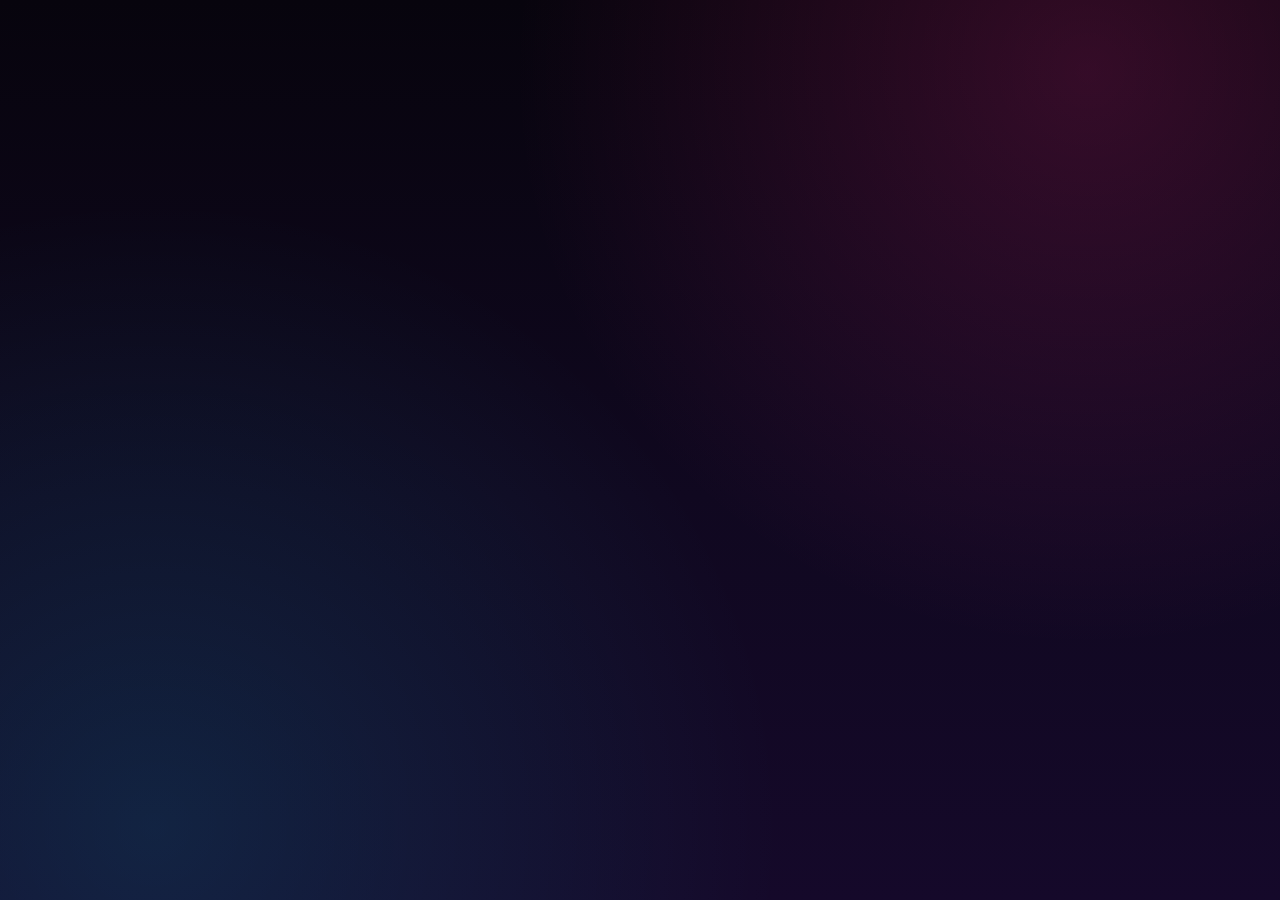
==== commit 3002ca79: "Refactor CSS styles in index.html" ====
--- a/android/app/src/main/assets/index.html
+++ b/android/app/src/main/assets/index.html
@@ -4,385 +4,119 @@
 <meta charset="UTF-8">
 <meta name="viewport" content="width=device-width, initial-scale=1.0">
 <title>LIVEWORLD — Minecraft Server</title>
-<link rel="preconnect" href="https://fonts.googleapis.com">
-<link rel="preconnect" href="https://fonts.gstatic.com" crossorigin>
 <link href="https://fonts.googleapis.com/css2?family=Bebas+Neue&family=Montserrat:wght@400;600;700;800&display=swap" rel="stylesheet">
 <style>
-  :root{
-    --bg:#07040d; --panel:rgba(20,12,32,.75); --panel-solid:#150a22;
-    --line:rgba(255,255,255,.10);
-    --pink:#ff2d95; --pink-2:#ff6ec7; --cyan:#00e5ff;
-    --orange:#ff8c42; --yellow:#ffd166;
-    --green:#6ab04c; --green-2:#8bc34a;
-    --red:#ff4757; --text:#f5ecff; --muted:#a894b8;
-  }
-  *{box-sizing:border-box;margin:0;padding:0}
-  body{
-    font-family:'Montserrat',system-ui,sans-serif;color:var(--text);
-    background:
-      radial-gradient(circle at 85% 8%,rgba(255,45,149,.18),transparent 42%),
-      radial-gradient(circle at 12% 92%,rgba(0,229,255,.12),transparent 45%),
-      radial-gradient(circle at 50% 50%,rgba(255,140,66,.06),transparent 55%),
-      linear-gradient(180deg,#07040d 0%,#100820 55%,#15092a 100%);
-    background-attachment:fixed;min-height:100vh;overflow-x:hidden;
-  }
-  body::before{
-    content:"";position:fixed;inset:0;z-index:0;pointer-events:none;
-    background-image:
-      linear-gradient(rgba(0,229,255,.05) 1px,transparent 1px),
-      linear-gradient(90deg,rgba(0,229,255,.05) 1px,transparent 1px);
-    background-size:44px 44px;
-    mask-image:linear-gradient(to bottom,transparent 40%,#000 100%);
-    -webkit-mask-image:linear-gradient(to bottom,transparent 40%,#000 100%);
-  }
-  .wrap{position:relative;z-index:1;max-width:1240px;margin:0 auto;padding:20px}
-
-  header{
-    display:flex;align-items:center;justify-content:space-between;gap:16px;flex-wrap:wrap;
-    padding:14px 18px;border-radius:16px;
-    background:linear-gradient(180deg,rgba(30,18,45,.85),rgba(15,8,24,.85));
-    border:1px solid var(--line);backdrop-filter:blur(18px);
-    box-shadow:0 20px 60px rgba(0,0,0,.45),inset 0 1px 0 rgba(255,255,255,.05);
-    position:sticky;top:12px;z-index:20;
-  }
-  .logo{display:flex;align-items:center;gap:12px;cursor:pointer;user-select:none}
-  .logo-mark{
-    width:46px;height:46px;border-radius:12px;display:grid;place-items:center;
-    font-family:'Bebas Neue',sans-serif;font-size:26px;letter-spacing:1px;color:#fff;
-    background:linear-gradient(135deg,var(--pink),var(--orange) 55%,var(--cyan));
-    box-shadow:0 0 30px rgba(255,45,149,.45);
-  }
-  .logo-text{
-    font-family:'Bebas Neue',sans-serif;font-size:26px;letter-spacing:3px;line-height:1;
-    background:linear-gradient(90deg,#fff,var(--yellow) 40%,var(--pink) 75%,var(--cyan));
-    -webkit-background-clip:text;background-clip:text;color:transparent;
-  }
-  .logo-text small{
-    display:block;font-family:Montserrat,sans-serif;font-size:9px;letter-spacing:3px;
-    font-weight:800;color:var(--green-2);margin-top:4px;-webkit-text-fill-color:var(--green-2);
-  }
-  nav{display:flex;gap:4px;flex-wrap:wrap}
-  .nav-btn{
-    background:transparent;color:var(--muted);border:1px solid transparent;
-    font:inherit;font-size:13px;font-weight:700;letter-spacing:.5px;
-    padding:10px 14px;border-radius:10px;cursor:pointer;transition:.22s;
-  }
-  .nav-btn:hover{color:#fff;background:rgba(255,255,255,.06);border-color:var(--line)}
-  .nav-btn.active{
-    color:#fff;background:linear-gradient(135deg,var(--pink),var(--orange));
-    border-color:transparent;box-shadow:0 6px 20px rgba(255,45,149,.35);
-  }
-
-  .page{display:none;animation:fade .35s ease}
-  .page.active{display:block}
-  @keyframes fade{from{opacity:0;transform:translateY(8px)}to{opacity:1;transform:none}}
-
-  .hero{
-    position:relative;overflow:hidden;margin:20px 0 24px;padding:44px 36px;border-radius:20px;
-    background:linear-gradient(120deg,rgba(255,45,149,.18),rgba(123,44,191,.15) 45%,rgba(0,229,255,.10));
-    border:1px solid rgba(255,255,255,.14);box-shadow:0 30px 80px rgba(0,0,0,.4);
-  }
-  .hero::after{
-    content:"";position:absolute;right:-120px;top:-140px;width:380px;height:380px;
-    border-radius:50%;background:radial-gradient(circle,rgba(255,45,149,.35),transparent 65%);
-    filter:blur(10px);pointer-events:none;
-  }
-  .eyebrow{
-    display:inline-block;padding:7px 12px;border-radius:999px;
-    font-size:11px;font-weight:800;letter-spacing:2px;text-transform:uppercase;
-    color:var(--cyan);background:rgba(0,229,255,.08);border:1px solid rgba(0,229,255,.35);
-    margin-bottom:16px;
-  }
-  .hero h1{
-    font-family:'Bebas Neue',sans-serif;font-size:clamp(42px,7vw,84px);
-    line-height:.95;letter-spacing:3px;color:#fff;text-transform:uppercase;
-    margin-bottom:16px;position:relative;z-index:1;
-  }
-  .hero h1 span{
-    background:linear-gradient(90deg,var(--yellow),var(--pink) 55%,var(--cyan));
-    -webkit-background-clip:text;background-clip:text;color:transparent;
-  }
-  .hero p{max-width:640px;color:var(--muted);font-size:15px;line-height:1.7;position:relative;z-index:1}
-
-  .sec-title{
-    font-family:'Bebas Neue',sans-serif;font-size:26px;letter-spacing:3px;
-    color:#fff;text-transform:uppercase;margin:28px 0 14px;
-    display:flex;align-items:center;gap:12px;
-  }
-  .sec-title::before{
-    content:"";width:5px;height:26px;border-radius:2px;
-    background:linear-gradient(180deg,var(--pink),var(--orange));
-    box-shadow:0 0 12px rgba(255,45,149,.5);
-  }
-
-  .features{display:grid;grid-template-columns:repeat(auto-fit,minmax(240px,1fr));gap:16px;margin:20px 0}
-  .feature{
-    padding:22px;border-radius:16px;
-    background:linear-gradient(135deg,rgba(30,18,45,.75),rgba(15,8,24,.85));
-    border:1px solid var(--line);transition:.25s;position:relative;overflow:hidden;
-  }
-  .feature::before{
-    content:"";position:absolute;top:0;left:0;width:3px;height:100%;
-    background:linear-gradient(180deg,var(--pink),transparent);
-  }
-  .feature:nth-child(2)::before{background:linear-gradient(180deg,var(--cyan),transparent)}
-  .feature:nth-child(3)::before{background:linear-gradient(180deg,var(--green-2),transparent)}
-  .feature:nth-child(4)::before{background:linear-gradient(180deg,var(--orange),transparent)}
-  .feature:hover{transform:translateY(-4px);border-color:rgba(255,45,149,.4);box-shadow:0 16px 40px rgba(255,45,149,.15)}
-  .feature .fi{font-size:32px;margin-bottom:10px;display:inline-block}
-  .feature h3{font-family:'Bebas Neue',sans-serif;font-size:20px;letter-spacing:2px;margin-bottom:6px;color:#fff}
-  .feature p{color:var(--muted);font-size:13px;line-height:1.6}
-
-  .cat-tabs{display:flex;gap:8px;margin:16px 0;flex-wrap:wrap}
-  .cat-tab{
-    padding:9px 16px;border-radius:999px;font-size:12px;font-weight:800;letter-spacing:1px;
-    text-transform:uppercase;cursor:pointer;transition:.2s;
-    background:rgba(255,255,255,.05);border:1px solid var(--line);color:var(--muted);
-  }
-  .cat-tab.active{color:#0a0a0a;background:linear-gradient(135deg,var(--pink),var(--orange));border-color:transparent}
-  .catalog{display:grid;grid-template-columns:repeat(auto-fill,minmax(250px,1fr));gap:16px;margin:16px 0 24px}
-  .product{
-    overflow:hidden;border-radius:16px;display:flex;flex-direction:column;
-    background:linear-gradient(135deg,rgba(30,18,45,.75),rgba(15,8,24,.85));
-    border:1px solid var(--line);transition:.25s;
-  }
-  .product:hover{transform:translateY(-4px);border-color:rgba(255,45,149,.4);box-shadow:0 16px 40px rgba(255,45,149,.15)}
-  .product-img{
-    height:110px;display:grid;place-items:center;font-size:42px;color:#fff;
-    background:linear-gradient(135deg,var(--pink),#7b2cbf);
-  }
-  .product:nth-child(2n) .product-img{background:linear-gradient(135deg,var(--cyan),#0077ff)}
-  .product:nth-child(3n) .product-img{background:linear-gradient(135deg,var(--orange),var(--yellow))}
-  .product:nth-child(4n) .product-img{background:linear-gradient(135deg,#7b2cbf,var(--pink))}
-  .product-body{padding:16px;display:flex;flex-direction:column;gap:8px;flex:1}
-  .product-body h3{font-family:'Bebas Neue',sans-serif;font-size:18px;letter-spacing:1.5px;color:#fff}
-  .product-body p{color:var(--muted);font-size:12px;line-height:1.55;flex:1}
-  .product-price{font-family:'Bebas Neue',sans-serif;font-size:24px;color:var(--yellow);letter-spacing:1px}
-  .buy-btn{
-    padding:10px;border:0;cursor:pointer;border-radius:8px;
-    font:inherit;font-size:12px;font-weight:800;letter-spacing:1px;color:#0a0a0a;
-    background:linear-gradient(135deg,var(--green-2),var(--green));transition:.2s;
-  }
-  .buy-btn:hover{transform:translateY(-2px);box-shadow:0 10px 24px rgba(139,195,74,.4)}
-
-  .panel{
-    padding:26px;border-radius:16px;
-    background:linear-gradient(135deg,rgba(30,18,45,.75),rgba(15,8,24,.85));
-    border:1px solid var(--line);margin:20px 0;
-  }
-  .panel h2{
-    font-family:'Bebas Neue',sans-serif;font-size:22px;letter-spacing:3px;
-    color:#fff;text-transform:uppercase;margin-bottom:16px;
-    display:flex;align-items:center;gap:10px;
-  }
-  .panel h2::before{
-    content:"";width:5px;height:22px;border-radius:2px;
-    background:linear-gradient(180deg,var(--pink),var(--orange));
-  }
-
-  .contact-grid{display:grid;grid-template-columns:repeat(auto-fit,minmax(260px,1fr));gap:14px;margin:16px 0}
-  .contact-card{
-    padding:20px;border-radius:14px;display:flex;align-items:center;gap:16px;
-    background:linear-gradient(135deg,rgba(30,18,45,.75),rgba(15,8,24,.85));
-    border:1px solid var(--line);transition:.25s;cursor:pointer;
-  }
-  .contact-card:hover{transform:translateY(-3px);border-color:rgba(0,229,255,.4);box-shadow:0 16px 40px rgba(0,229,255,.12)}
-  .contact-icon{
-    width:54px;height:54px;border-radius:12px;flex:0 0 auto;
-    display:grid;place-items:center;font-size:26px;
-    background:rgba(0,229,255,.1);border:1px solid rgba(0,229,255,.3);
-  }
-  .contact-card:nth-child(2) .contact-icon{background:rgba(255,45,149,.1);border-color:rgba(255,45,149,.3)}
-  .contact-card:nth-child(3) .contact-icon{background:rgba(255,140,66,.1);border-color:rgba(255,140,66,.3)}
-  .contact-body .label{
-    font-size:11px;font-weight:800;letter-spacing:2px;text-transform:uppercase;
-    color:var(--muted);margin-bottom:4px;
-  }
-  .contact-body .value{
-    font-family:'Bebas Neue',sans-serif;font-size:22px;letter-spacing:1px;color:#fff;word-break:break-all;
-  }
-
-  .form{display:flex;flex-direction:column;gap:14px;max-width:560px}
-  .field{display:flex;flex-direction:column;gap:6px}
-  .field label{
-    font-size:11px;font-weight:800;letter-spacing:1.5px;text-transform:uppercase;color:var(--muted);
-  }
-  .field input,.field textarea,.field select{
-    padding:12px 14px;border-radius:10px;background:rgba(0,0,0,.35);
-    border:1px solid var(--line);color:#fff;font:inherit;font-size:14px;outline:0;transition:.2s;
-  }
-  .field input:focus,.field textarea:focus,.field select:focus{
-    border-color:var(--pink);box-shadow:0 0 0 3px rgba(255,45,149,.15);
-  }
-  .field select option{background:var(--panel-solid);color:#fff}
-  .field .hint{font-size:11px;color:var(--muted);margin-top:2px}
-  .btn{
-    padding:13px 20px;border:0;cursor:pointer;border-radius:10px;
-    font:inherit;font-size:13px;font-weight:800;letter-spacing:.5px;color:#0a0a0a;
-    background:linear-gradient(135deg,var(--pink),var(--orange));transition:.2s;
-  }
-  .btn:hover{transform:translateY(-2px);box-shadow:0 12px 30px rgba(255,45,149,.4)}
-  .btn-ghost{background:rgba(255,255,255,.05);color:#fff;border:1px solid var(--line)}
-  .btn-ghost:hover{background:rgba(255,255,255,.1);box-shadow:none}
-  .btn-green{background:linear-gradient(135deg,var(--green-2),var(--green));color:#0a0a0a}
-  .btn-red{background:linear-gradient(135deg,var(--red),#b81020);color:#fff}
-  .btn-row{display:flex;gap:10px;flex-wrap:wrap}
-
-  .profile-head{display:flex;align-items:center;gap:20px;flex-wrap:wrap;margin-bottom:22px}
-  .avatar{
-    width:96px;height:96px;border-radius:20px;flex:0 0 auto;display:grid;place-items:center;
-    font-family:'Bebas Neue',sans-serif;font-size:44px;color:#fff;
-    background:linear-gradient(135deg,var(--pink),var(--orange),var(--cyan));
-    box-shadow:0 0 30px rgba(255,45,149,.4);
-  }
-  .profile-info h2{font-family:'Bebas Neue',sans-serif;font-size:30px;letter-spacing:2px;color:#fff}
-  .profile-info p{color:var(--muted);font-size:13px}
-
-  .info-grid{display:grid;grid-template-columns:repeat(auto-fit,minmax(200px,1fr));gap:12px;margin:16px 0}
-  .info-item{padding:14px 16px;border-radius:12px;background:rgba(0,0,0,.3);border:1px solid var(--line)}
-  .info-item .lbl{font-size:11px;font-weight:800;letter-spacing:1.5px;text-transform:uppercase;color:var(--muted);margin-bottom:4px}
-  .info-item .val{font-size:14px;font-weight:700;color:#fff;word-break:break-all}
-
-  /* BALANCE */
-  .balance-card{
-    padding:24px;border-radius:16px;margin:16px 0;
-    background:linear-gradient(135deg,rgba(255,209,102,.14),rgba(255,140,66,.10) 50%,rgba(255,45,149,.08));
-    border:1px solid rgba(255,209,102,.3);
-    display:flex;align-items:center;justify-content:space-between;gap:20px;flex-wrap:wrap;
-    position:relative;overflow:hidden;
-  }
-  .balance-card::after{
-    content:"";position:absolute;right:-80px;top:-80px;width:220px;height:220px;
-    border-radius:50%;background:radial-gradient(circle,rgba(255,209,102,.25),transparent 65%);
-    pointer-events:none;
-  }
-  .balance-info{position:relative;z-index:1}
-  .balance-info .lbl{
-    font-size:11px;font-weight:800;letter-spacing:2px;text-transform:uppercase;
-    color:var(--yellow);margin-bottom:6px;
-  }
-  .balance-info .amount{
-    font-family:'Bebas Neue',sans-serif;font-size:44px;line-height:1;
-    letter-spacing:2px;color:#fff;
-    background:linear-gradient(90deg,var(--yellow),var(--orange));
-    -webkit-background-clip:text;background-clip:text;color:transparent;
-  }
-  .balance-info .amount small{font-size:22px;color:var(--yellow);-webkit-text-fill-color:var(--yellow);margin-left:6px}
-  .balance-card .btn{position:relative;z-index:1;padding:14px 24px;font-size:14px}
-
-  .progress-wrap{margin:8px 0}
-  .progress-bar{height:12px;border-radius:999px;overflow:hidden;background:rgba(255,255,255,.08);border:1px solid var(--line)}
-  .progress-fill{height:100%;width:0%;transition:width .5s ease;background:linear-gradient(90deg,var(--cyan),var(--pink));box-shadow:0 0 12px rgba(255,45,149,.5)}
-  .progress-label{display:flex;justify-content:space-between;font-size:11px;color:var(--muted);margin-top:6px;font-weight:700}
-
-  .rewards{display:grid;grid-template-columns:repeat(auto-fit,minmax(170px,1fr));gap:12px;margin:14px 0}
-  .reward{
-    padding:16px;border-radius:12px;text-align:center;
-    background:rgba(0,0,0,.3);border:1px solid var(--line);opacity:.45;transition:.25s;
-  }
-  .reward.unlocked{
-    opacity:1;border-color:var(--green);
-    background:linear-gradient(135deg,rgba(106,176,76,.15),rgba(139,195,74,.08));
-    box-shadow:0 0 20px rgba(106,176,76,.2);
-  }
-  .reward-icon{font-size:28px;margin-bottom:6px}
-  .reward-name{font-family:'Bebas Neue',sans-serif;font-size:18px;letter-spacing:2px;color:#fff}
-  .reward-time{font-size:11px;color:var(--muted);margin-top:2px;font-weight:700}
-  .reward-status{font-size:10px;font-weight:800;letter-spacing:1px;margin-top:6px;color:var(--green-2)}
-  .reward.locked .reward-status{color:var(--muted)}
-
-  .admin-login{max-width:420px;margin:20px auto}
-  .admin-actions{display:grid;grid-template-columns:repeat(auto-fit,minmax(180px,1fr));gap:12px;margin:16px 0}
-  .action-btn{
-    padding:16px;border-radius:12px;border:1px solid var(--line);
-    background:linear-gradient(135deg,rgba(30,18,45,.75),rgba(15,8,24,.85));
-    color:#fff;font:inherit;font-size:13px;font-weight:800;letter-spacing:.5px;
-    cursor:pointer;transition:.22s;display:flex;flex-direction:column;align-items:center;gap:8px;
-    text-align:center;
-  }
-  .action-btn:hover{transform:translateY(-3px);border-color:rgba(255,45,149,.4);box-shadow:0 12px 30px rgba(255,45,149,.15)}
-  .action-btn .ai{font-size:24px}
-  .action-btn.green{border-color:rgba(106,176,76,.3)}
-  .action-btn.green:hover{border-color:var(--green);box-shadow:0 12px 30px rgba(106,176,76,.2)}
-  .action-btn.red{border-color:rgba(255,71,87,.3)}
-  .action-btn.red:hover{border-color:var(--red);box-shadow:0 12px 30px rgba(255,71,87,.2)}
-
-  .admin-stats{display:grid;grid-template-columns:repeat(auto-fit,minmax(160px,1fr));gap:12px;margin:16px 0}
-  .stat{padding:18px;border-radius:12px;background:rgba(0,0,0,.3);border:1px solid var(--line)}
-  .stat .lbl{font-size:11px;font-weight:800;letter-spacing:1.5px;text-transform:uppercase;color:var(--muted);margin-bottom:6px}
-  .stat .val{font-family:'Bebas Neue',sans-serif;font-size:32px;letter-spacing:1px;color:var(--pink-2)}
-
-  .list{display:flex;flex-direction:column;gap:8px;margin:12px 0;max-height:360px;overflow-y:auto}
-  .list-item{
-    padding:12px 14px;border-radius:10px;background:rgba(0,0,0,.3);
-    border:1px solid var(--line);display:flex;justify-content:space-between;
-    gap:12px;align-items:center;flex-wrap:wrap;
-  }
-  .list-item .body strong{font-size:13px;color:#fff}
-  .list-item .body span{font-size:11px;color:var(--muted);display:block;margin-top:2px}
-  .list-item .meta{font-size:10px;color:var(--muted);white-space:nowrap}
-  .empty{color:var(--muted);font-size:13px;text-align:center;padding:24px;font-style:italic}
-
-  .toast{
-    position:fixed;right:24px;bottom:24px;z-index:100;padding:14px 20px;border-radius:10px;
-    background:rgba(15,8,24,.96);border:1px solid var(--green);color:#fff;
-    font-size:13px;font-weight:700;
-    box-shadow:0 18px 50px rgba(0,0,0,.6),0 0 24px rgba(106,176,76,.3);
-    opacity:0;transform:translateY(20px);pointer-events:none;transition:.3s;max-width:320px;
-  }
-  .toast.show{opacity:1;transform:none}
-  .toast.error{border-color:var(--red);box-shadow:0 18px 50px rgba(0,0,0,.6),0 0 24px rgba(255,71,87,.3)}
-
-  /* MODAL */
-  .modal-overlay{
-    position:fixed;inset:0;z-index:90;
-    background:rgba(0,0,0,.72);backdrop-filter:blur(6px);
-    display:none;align-items:center;justify-content:center;padding:20px;
-    animation:fade .25s ease;
-  }
-  .modal-overlay.show{display:flex}
-  .modal{
-    width:100%;max-width:460px;padding:28px;border-radius:18px;
-    background:linear-gradient(135deg,#1e1230,#100820);
-    border:1px solid rgba(255,209,102,.3);
-    box-shadow:0 30px 80px rgba(0,0,0,.6),0 0 40px rgba(255,209,102,.15);
-    position:relative;
-  }
-  .modal h3{
-    font-family:'Bebas Neue',sans-serif;font-size:24px;letter-spacing:3px;
-    color:#fff;text-transform:uppercase;margin-bottom:6px;
-    display:flex;align-items:center;gap:10px;
-  }
-  .modal h3::before{
-    content:"";width:5px;height:22px;border-radius:2px;
-    background:linear-gradient(180deg,var(--yellow),var(--orange));
-  }
-  .modal .sub{color:var(--muted);font-size:13px;margin-bottom:18px}
-  .modal .close-btn{
-    position:absolute;top:16px;right:16px;
-    width:32px;height:32px;border-radius:8px;border:1px solid var(--line);
-    background:rgba(255,255,255,.05);color:#fff;font-size:18px;
-    cursor:pointer;display:grid;place-items:center;transition:.2s;
-  }
-  .modal .close-btn:hover{background:rgba(255,71,87,.2);border-color:var(--red)}
-  .presets{display:grid;grid-template-columns:repeat(3,1fr);gap:10px;margin:14px 0}
-  .preset{
-    padding:14px 8px;border-radius:12px;cursor:pointer;text-align:center;
-    background:rgba(0,0,0,.4);border:1px solid var(--line);
-    color:#fff;font:inherit;font-weight:800;font-size:15px;
-    transition:.2s;
-  }
-  .preset:hover{border-color:var(--yellow);background:rgba(255,209,102,.1);transform:translateY(-2px)}
-  .preset small{display:block;font-size:10px;color:var(--muted);margin-top:2px;font-weight:600}
-
-  footer{
-    text-align:center;color:var(--muted);font-size:12px;padding:30px 0 10px;
-    border-top:1px solid var(--line);margin-top:30px;
-  }
-  footer span{color:var(--pink-2)}
-
-  @media(max-width:780px){
-    .wrap{padding:14px}
-    header{padding:12px 14px;position:static}
-    .hero{padding:26px 22px}
-    .nav-btn{font-size:12px
+:root{--line:rgba(255,255,255,.10);--pink:#ff2d95;--cyan:#00e5ff;--orange:#ff8c42;--yellow:#ffd166;--green:#6ab04c;--green-2:#8bc34a;--red:#ff4757;--text:#f5ecff;--muted:#a894b8;--solid:#150a22}
+*{box-sizing:border-box;margin:0;padding:0}
+body{font-family:'Montserrat',system-ui,sans-serif;color:var(--text);min-height:100vh;background:radial-gradient(circle at 85% 8%,rgba(255,45,149,.18),transparent 42%),radial-gradient(circle at 12% 92%,rgba(0,229,255,.12),transparent 45%),linear-gradient(180deg,#07040d 0%,#100820 55%,#15092a 100%);background-attachment:fixed}
+.wrap{max-width:1240px;margin:0 auto;padding:20px}
+header{display:flex;align-items:center;justify-content:space-between;gap:16px;flex-wrap:wrap;padding:14px 18px;border-radius:16px;background:linear-gradient(180deg,rgba(30,18,45,.85),rgba(15,8,24,.85));border:1px solid var(--line);box-shadow:0 20px 60px rgba(0,0,0,.45);position:sticky;top:12px;z-index:20}
+.logo{display:flex;align-items:center;gap:12px;cursor:pointer}
+.logo-mark{width:46px;height:46px;border-radius:12px;display:grid;place-items:center;font-family:'Bebas Neue',sans-serif;font-size:26px;color:#fff;background:linear-gradient(135deg,var(--pink),var(--orange) 55%,var(--cyan));box-shadow:0 0 30px rgba(255,45,149,.45)}
+.logo-text{font-family:'Bebas Neue',sans-serif;font-size:26px;letter-spacing:3px;line-height:1;background:linear-gradient(90deg,#fff,var(--yellow) 40%,var(--pink) 75%,var(--cyan));-webkit-background-clip:text;background-clip:text;color:transparent}
+.logo-text small{display:block;font-family:Montserrat;font-size:9px;letter-spacing:3px;font-weight:800;color:var(--green-2);margin-top:4px;-webkit-text-fill-color:var(--green-2)}
+nav{display:flex;gap:4px;flex-wrap:wrap}
+.nav-btn{background:transparent;color:var(--muted);border:1px solid transparent;font:inherit;font-size:13px;font-weight:700;padding:10px 14px;border-radius:10px;cursor:pointer;transition:.22s}
+.nav-btn:hover{color:#fff;background:rgba(255,255,255,.06);border-color:var(--line)}
+.nav-btn.active{color:#fff;background:linear-gradient(135deg,var(--pink),var(--orange));border-color:transparent;box-shadow:0 6px 20px rgba(255,45,149,.35)}
+.page{display:none}.page.active{display:block}
+.hero{margin:20px 0 24px;padding:44px 36px;border-radius:20px;background:linear-gradient(120deg,rgba(255,45,149,.18),rgba(123,44,191,.15) 45%,rgba(0,229,255,.10));border:1px solid rgba(255,255,255,.14)}
+.eyebrow{display:inline-block;padding:7px 12px;border-radius:999px;font-size:11px;font-weight:800;letter-spacing:2px;text-transform:uppercase;color:var(--cyan);background:rgba(0,229,255,.08);border:1px solid rgba(0,229,255,.35);margin-bottom:16px}
+.hero h1{font-family:'Bebas Neue',sans-serif;font-size:clamp(42px,7vw,84px);line-height:.95;letter-spacing:3px;color:#fff;text-transform:uppercase;margin-bottom:16px}
+.hero h1 span{background:linear-gradient(90deg,var(--yellow),var(--pink) 55%,var(--cyan));-webkit-background-clip:text;background-clip:text;color:transparent}
+.hero p{max-width:640px;color:var(--muted);font-size:15px;line-height:1.7}
+.sec-title{font-family:'Bebas Neue',sans-serif;font-size:26px;letter-spacing:3px;color:#fff;text-transform:uppercase;margin:28px 0 14px;display:flex;align-items:center;gap:12px}
+.sec-title::before{content:"";width:5px;height:26px;border-radius:2px;background:linear-gradient(180deg,var(--pink),var(--orange))}
+.features{display:grid;grid-template-columns:repeat(auto-fit,minmax(240px,1fr));gap:16px;margin:20px 0}
+.feature{padding:22px;border-radius:16px;background:linear-gradient(135deg,rgba(30,18,45,.75),rgba(15,8,24,.85));border:1px solid var(--line)}
+.feature .fi{font-size:32px;margin-bottom:10px;display:inline-block}
+.feature h3{font-family:'Bebas Neue',sans-serif;font-size:20px;letter-spacing:2px;margin-bottom:6px;color:#fff}
+.feature p{color:var(--muted);font-size:13px;line-height:1.6}
+.cat-tabs{display:flex;gap:8px;margin:16px 0;flex-wrap:wrap}
+.cat-tab{padding:9px 16px;border-radius:999px;font-size:12px;font-weight:800;letter-spacing:1px;text-transform:uppercase;cursor:pointer;transition:.2s;background:rgba(255,255,255,.05);border:1px solid var(--line);color:var(--muted)}
+.cat-tab.active{color:#0a0a0a;background:linear-gradient(135deg,var(--pink),var(--orange));border-color:transparent}
+.catalog{display:grid;grid-template-columns:repeat(auto-fill,minmax(280px,1fr));gap:16px;margin:16px 0 24px}
+.product{overflow:hidden;border-radius:16px;display:flex;flex-direction:column;background:linear-gradient(135deg,rgba(30,18,45,.75),rgba(15,8,24,.85));border:1px solid var(--line)}
+.product-img{height:92px;display:grid;place-items:center;font-size:40px;color:#fff;position:relative}
+.product-tier{position:absolute;top:10px;left:12px;font-family:'Bebas Neue',sans-serif;font-size:11px;letter-spacing:2px;padding:4px 8px;border-radius:6px;background:rgba(0,0,0,.5);color:#fff}
+.product-body{padding:16px;display:flex;flex-direction:column;gap:8px;flex:1}
+.product-body h3{font-family:'Bebas Neue',sans-serif;font-size:22px;letter-spacing:2px;color:#fff}
+.product-features{list-style:none;padding:0;margin:4px 0;display:flex;flex-direction:column;gap:5px;flex:1}
+.product-features li{font-size:11.5px;color:#d8cbe8;padding-left:16px;position:relative;line-height:1.45}
+.product-features li::before{content:"▸";position:absolute;left:0;color:var(--pink);font-weight:800}
+.product-price{font-family:'Bebas Neue',sans-serif;font-size:28px;color:var(--yellow);margin-top:8px}
+.buy-btn{padding:11px;border:0;cursor:pointer;border-radius:8px;font:inherit;font-size:12px;font-weight:800;color:#0a0a0a;background:linear-gradient(135deg,var(--green-2),var(--green))}
+.panel{padding:26px;border-radius:16px;background:linear-gradient(135deg,rgba(30,18,45,.75),rgba(15,8,24,.85));border:1px solid var(--line);margin:20px 0}
+.panel h2{font-family:'Bebas Neue',sans-serif;font-size:22px;letter-spacing:3px;color:#fff;text-transform:uppercase;margin-bottom:16px;display:flex;align-items:center;gap:10px}
+.panel h2::before{content:"";width:5px;height:22px;border-radius:2px;background:linear-gradient(180deg,var(--pink),var(--orange))}
+.contact-grid{display:grid;grid-template-columns:repeat(auto-fit,minmax(260px,1fr));gap:14px;margin:16px 0}
+.contact-card{padding:20px;border-radius:14px;display:flex;align-items:center;gap:16px;cursor:pointer;background:linear-gradient(135deg,rgba(30,18,45,.75),rgba(15,8,24,.85));border:1px solid var(--line)}
+.contact-icon{width:54px;height:54px;border-radius:12px;flex:0 0 auto;display:grid;place-items:center;font-size:26px;background:rgba(0,229,255,.1);border:1px solid rgba(0,229,255,.3)}
+.contact-body .label{font-size:11px;font-weight:800;letter-spacing:2px;text-transform:uppercase;color:var(--muted);margin-bottom:4px}
+.contact-body .value{font-family:'Bebas Neue',sans-serif;font-size:22px;color:#fff;word-break:break-all}
+.form{display:flex;flex-direction:column;gap:14px;max-width:560px}
+.field{display:flex;flex-direction:column;gap:6px}
+.field label{font-size:11px;font-weight:800;letter-spacing:1.5px;text-transform:uppercase;color:var(--muted)}
+.field input,.field textarea,.field select{padding:12px 14px;border-radius:10px;background:rgba(0,0,0,.35);border:1px solid var(--line);color:#fff;font:inherit;font-size:14px;outline:0}
+.field input:focus,.field textarea:focus,.field select:focus{border-color:var(--pink)}
+.field textarea{resize:vertical;min-height:80px;font-family:inherit}
+.field select option{background:var(--solid);color:#fff}
+.field .hint{font-size:11px;color:var(--muted);margin-top:2px}
+.btn{padding:13px 20px;border:0;cursor:pointer;border-radius:10px;font:inherit;font-size:13px;font-weight:800;color:#0a0a0a;background:linear-gradient(135deg,var(--pink),var(--orange))}
+.btn-ghost{background:rgba(255,255,255,.05);color:#fff;border:1px solid var(--line)}
+.btn-green{background:linear-gradient(135deg,var(--green-2),var(--green));color:#0a0a0a}
+.btn-red{background:linear-gradient(135deg,var(--red),#b81020);color:#fff}
+.btn-yellow{background:linear-gradient(135deg,#ffd166,#f5a623);color:#0a0a0a;box-shadow:0 0 24px rgba(255,209,102,.35)}
+.btn-row{display:flex;gap:10px;flex-wrap:wrap}
+.profile-head{display:flex;align-items:center;gap:20px;flex-wrap:wrap;margin-bottom:22px}
+.avatar{width:96px;height:96px;border-radius:20px;display:grid;place-items:center;font-family:'Bebas Neue',sans-serif;font-size:44px;color:#fff;background:linear-gradient(135deg,var(--pink),var(--orange),var(--cyan))}
+.profile-info h2{font-family:'Bebas Neue',sans-serif;font-size:30px;color:#fff}
+.profile-info p{color:var(--muted);font-size:13px}
+.info-grid{display:grid;grid-template-columns:repeat(auto-fit,minmax(200px,1fr));gap:12px;margin:16px 0}
+.info-item{padding:14px 16px;border-radius:12px;background:rgba(0,0,0,.3);border:1px solid var(--line)}
+.info-item .lbl{font-size:11px;font-weight:800;letter-spacing:1.5px;text-transform:uppercase;color:var(--muted);margin-bottom:4px}
+.info-item .val{font-size:14px;font-weight:700;color:#fff;word-break:break-all}
+.balance-card{padding:24px;border-radius:16px;margin:16px 0;background:linear-gradient(135deg,rgba(255,209,102,.14),rgba(255,140,66,.10) 50%,rgba(255,45,149,.08));border:1px solid rgba(255,209,102,.3);display:flex;align-items:center;justify-content:space-between;gap:20px;flex-wrap:wrap}
+.balance-info .lbl{font-size:11px;font-weight:800;letter-spacing:2px;text-transform:uppercase;color:var(--yellow);margin-bottom:6px}
+.balance-info .amount{font-family:'Bebas Neue',sans-serif;font-size:44px;line-height:1;letter-spacing:2px;background:linear-gradient(90deg,var(--yellow),var(--orange));-webkit-background-clip:text;background-clip:text;color:transparent}
+.progress-bar{height:12px;border-radius:999px;overflow:hidden;background:rgba(255,255,255,.08);border:1px solid var(--line)}
+.progress-fill{height:100%;transition:width .5s ease;background:linear-gradient(90deg,var(--cyan),var(--pink))}
+.progress-label{display:flex;justify-content:space-between;font-size:11px;color:var(--muted);margin-top:6px;font-weight:700}
+.rewards{display:grid;grid-template-columns:repeat(auto-fit,minmax(170px,1fr));gap:12px;margin:14px 0}
+.reward{padding:16px;border-radius:12px;text-align:center;background:rgba(0,0,0,.3);border:1px solid var(--line);opacity:.45}
+.reward.unlocked{opacity:1;border-color:var(--green);background:linear-gradient(135deg,rgba(106,176,76,.15),rgba(139,195,74,.08))}
+.reward-icon{font-size:28px;margin-bottom:6px}
+.reward-name{font-family:'Bebas Neue',sans-serif;font-size:18px;color:#fff}
+.reward-time{font-size:11px;color:var(--muted);margin-top:2px;font-weight:700}
+.reward-status{font-size:10px;font-weight:800;margin-top:6px;color:var(--green-2)}
+.reward.locked .reward-status{color:var(--muted)}
+.admin-login{max-width:420px;margin:20px auto}
+.admin-actions{display:grid;grid-template-columns:repeat(auto-fit,minmax(180px,1fr));gap:12px;margin:16px 0}
+.action-btn{padding:16px;border-radius:12px;border:1px solid var(--line);background:linear-gradient(135deg,rgba(30,18,45,.75),rgba(15,8,24,.85));color:#fff;font:inherit;font-size:13px;font-weight:800;cursor:pointer;display:flex;flex-direction:column;align-items:center;gap:8px;text-align:center}
+.action-btn .ai{font-size:24px}
+.admin-stats{display:grid;grid-template-columns:repeat(auto-fit,minmax(160px,1fr));gap:12px;margin:16px 0}
+.stat{padding:18px;border-radius:12px;background:rgba(0,0,0,.3);border:1px solid var(--line)}
+.stat .lbl{font-size:11px;font-weight:800;letter-spacing:1.5px;text-transform:uppercase;color:var(--muted);margin-bottom:6px}
+.stat .val{font-family:'Bebas Neue',sans-serif;font-size:32px;color:var(--pink)}
+.list{display:flex;flex-direction:column;gap:8px;margin:12px 0;max-height:360px;overflow-y:auto}
+.list-item{padding:12px 14px;border-radius:10px;background:rgba(0,0,0,.3);border:1px solid var(--line);display:flex;justify-content:space-between;gap:12px;align-items:center;flex-wrap:wrap}
+.list-item .body strong{font-size:13px;color:#fff}
+.list-item .body span{font-size:11px;color:var(--muted);display:block;margin-top:2px}
+.list-item .meta{font-size:10px;color:var(--muted);white-space:nowrap}
+.empty{color:var(--muted);font-size:13px;text-align:center;padding:24px;font-style:italic}
+.toast{position:fixed;right:24px;bottom:24px;z-index:100;padding:14px 20px;border-radius:10px;background:rgba(15,8,24,.96);border:1px solid var(--green);color:#fff;font-size:13px;font-weight:700;opacity:0;transform:translateY(20px);pointer-events:none;transition:.3s;max-width:320px}
+.toast.show{opacity:1;transform:none}.toast.error{border-color:var(--red)}
+.modal-overlay{position:fixed;inset:0;z-index:90;background:rgba(0,0,0,.72);display:none;align-items:center;justify-content:center;padding:20px}
+.modal-overlay.show{display:flex}
+.modal{width:100%;max-width:460px;padding:28px;border-radius:18px;background:linear-gradient(135deg,#1e1230,#100820);border:1px solid rgba(255,209,102,.3);position:relative}
+.modal h3{font-family:'Bebas Neue',sans-serif;font-size:24px;letter-spacing:3px;color:#fff;margin-bottom:6px}
+.modal .sub{color:var(--muted);font-size:13px;margin-bottom:18px}
+.modal .close-btn{position:absolute;top:16px;right:16px;width:32px;height:32px;border-radius:8px;border:1px solid var(--line);background:rgba(255,255,255,.05);color:#fff;font-size:18px;cursor:pointer}
+.presets{display:grid;grid-template-columns:repeat(3,1fr);gap:10px;margin:14px 0}
+.preset{padding:14px 8px;border-radius:12px;cursor:pointer;text-align:center;background:rgba(0,0,0,.4);border:1px solid var(--line);color:#fff;font:inherit;font-weight:800;font-size:15px}
+.preset small{display:block;font-size:10px;color:var(--muted);margin-top:2px;font-weight:600}
+footer{text-align:center;color:var(--muted);font-size:12px;padding:30px 0 10px;border-top:1px solid var(--line);margin-top:30px}
+footer span{color:var(--pink)}
+#fatal{display:none;margin:20px;padding:20px;border-radius:12px;background:rgba(255,71,87,.15);border:1px solid var(--red);color:#fff;font-family:monospace;font-size:13px;white-space:pre-wrap}
+@media(max-width:780px){.wrap{padding:14px}header{padding:12px 14px;position:static}.hero{padding:26px 22px}.balance-info .amount{font-size:34px}.presets{grid-template-columns:repeat(2,1fr)}}
+</style>
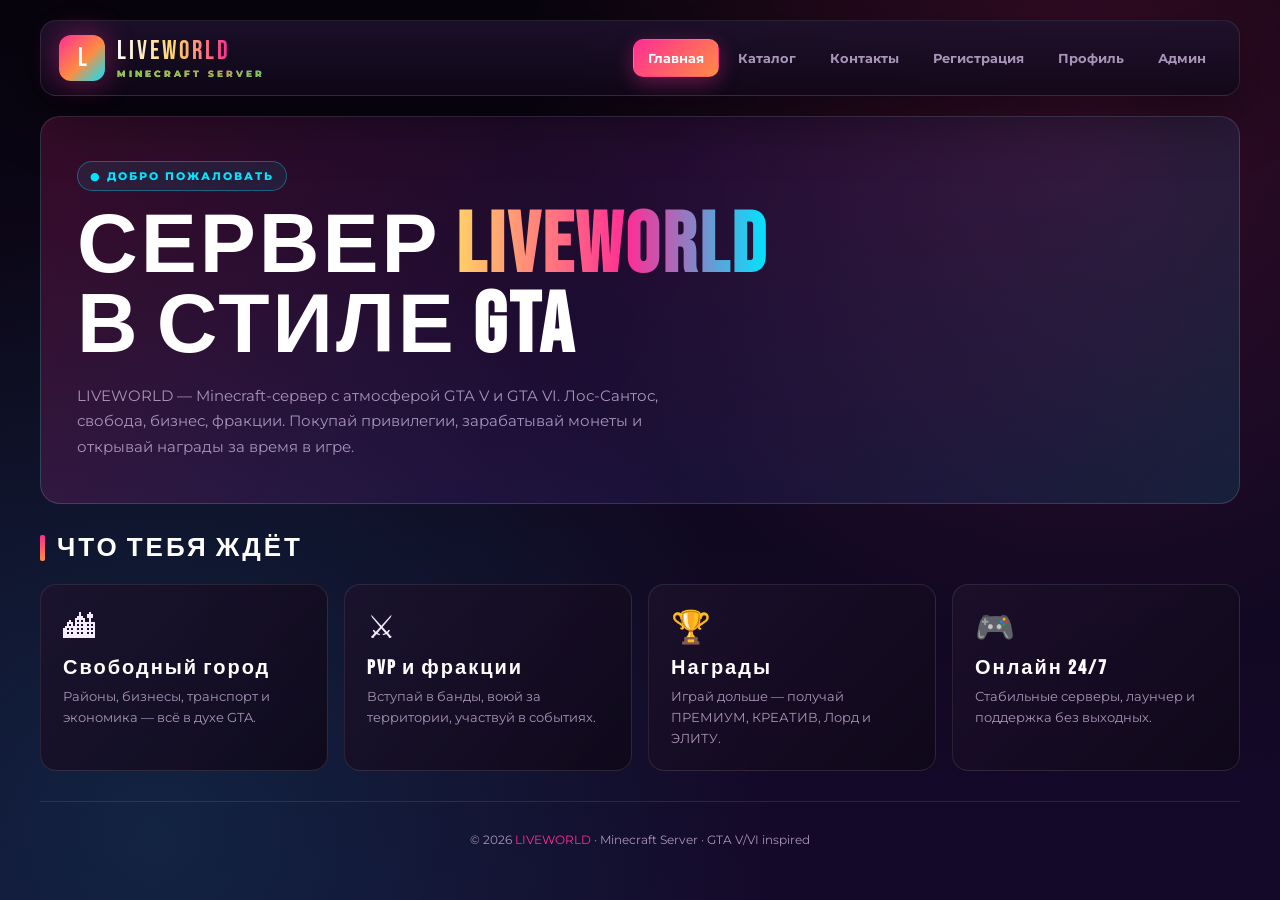
==== commit 6084c6f0: "Update index.html with new content and structure" ====
--- a/android/app/src/main/assets/index.html
+++ b/android/app/src/main/assets/index.html
@@ -120,3 +120,132 @@
 #fatal{display:none;margin:20px;padding:20px;border-radius:12px;background:rgba(255,71,87,.15);border:1px solid var(--red);color:#fff;font-family:monospace;font-size:13px;white-space:pre-wrap}
 @media(max-width:780px){.wrap{padding:14px}header{padding:12px 14px;position:static}.hero{padding:26px 22px}.balance-info .amount{font-size:34px}.presets{grid-template-columns:repeat(2,1fr)}}
 </style>
+</head>
+<body>
+
+<div id="fatal"></div>
+
+<div class="wrap">
+
+<header>
+  <div class="logo" onclick="show('home')">
+    <div class="logo-mark">L</div>
+    <div class="logo-text">LIVEWORLD<small>MINECRAFT SERVER</small></div>
+  </div>
+  <nav>
+    <button class="nav-btn active" data-page="home">Главная</button>
+    <button class="nav-btn" data-page="catalog">Каталог</button>
+    <button class="nav-btn" data-page="contacts">Контакты</button>
+    <button class="nav-btn" data-page="register">Регистрация</button>
+    <button class="nav-btn" data-page="profile">Профиль</button>
+    <button class="nav-btn" data-page="admin">Админ</button>
+  </nav>
+</header>
+
+<section id="home" class="page active">
+  <div class="hero">
+    <span class="eyebrow">● Добро пожаловать</span>
+    <h1>Сервер <span>LIVEWORLD</span><br>в стиле GTA</h1>
+    <p>LIVEWORLD — Minecraft-сервер с атмосферой GTA V и GTA VI. Лос-Сантос, свобода, бизнес, фракции. Покупай привилегии, зарабатывай монеты и открывай награды за время в игре.</p>
+  </div>
+  <h2 class="sec-title">Что тебя ждёт</h2>
+  <div class="features">
+    <div class="feature"><div class="fi">🏙</div><h3>Свободный город</h3><p>Районы, бизнесы, транспорт и экономика — всё в духе GTA.</p></div>
+    <div class="feature"><div class="fi">⚔</div><h3>PvP и фракции</h3><p>Вступай в банды, воюй за территории, участвуй в событиях.</p></div>
+    <div class="feature"><div class="fi">🏆</div><h3>Награды</h3><p>Играй дольше — получай ПРЕМИУМ, КРЕАТИВ, Лорд и ЭЛИТУ.</p></div>
+    <div class="feature"><div class="fi">🎮</div><h3>Онлайн 24/7</h3><p>Стабильные серверы, лаунчер и поддержка без выходных.</p></div>
+  </div>
+</section>
+
+<section id="catalog" class="page">
+  <h2 class="sec-title">Каталог привилегий</h2>
+  <div class="cat-tabs">
+    <button class="cat-tab active" data-cat="all">Все</button>
+    <button class="cat-tab" data-cat="privilege">Привилегии</button>
+    <button class="cat-tab" data-cat="coins">Монеты</button>
+  </div>
+  <div class="catalog" id="catalogGrid"></div>
+</section>
+
+<section id="contacts" class="page">
+  <h2 class="sec-title">Контакты</h2>
+  <p style="color:var(--muted);font-size:14px;line-height:1.7;margin-bottom:16px">Пиши нам по любым вопросам. Отвечаем быстро.</p>
+  <div class="contact-grid">
+    <div class="contact-card" onclick="copyText('+79178053161','Телефон')">
+      <div class="contact-icon">📱</div>
+      <div class="contact-body"><div class="label">Телефон</div><div class="value">+7 917 805 31 61</div></div>
+    </div>
+    <div class="contact-card" onclick="copyText('Sovaca2','Telegram')">
+      <div class="contact-icon">✈️</div>
+      <div class="contact-body"><div class="label">Telegram</div><div class="value">@Sovaca2</div></div>
+    </div>
+    <div class="contact-card" onclick="copyText('roblox_admin2','Discord')">
+      <div class="contact-icon">💬</div>
+      <div class="contact-body"><div class="label">Discord</div><div class="value">roblox_admin2</div></div>
+    </div>
+  </div>
+  <p style="color:var(--muted);font-size:12px;margin-top:8px">💡 Нажми на карточку — контакт скопируется.</p>
+</section>
+
+<section id="register" class="page">
+  <h2 class="sec-title">Регистрация</h2>
+  <div class="panel">
+    <div class="form">
+      <div class="field"><label>Ник в Minecraft *</label><input id="reg-mc" placeholder="Steve_LS"></div>
+      <div class="field"><label>Email *</label><input id="reg-email" type="email" placeholder="you@mail.com"></div>
+      <div class="field"><label>Пароль *</label><input id="reg-pass" type="password" placeholder="••••••••"></div>
+      <div class="field"><label>Telegram (необязательно)</label><input id="reg-tg" placeholder="@username"></div>
+      <div class="field"><label>Discord (необязательно)</label><input id="reg-ds" placeholder="username#0000"></div>
+      <button class="btn" onclick="doRegister()">Отправить заявку</button>
+    </div>
+  </div>
+</section>
+
+<section id="profile" class="page">
+  <h2 class="sec-title">Профиль</h2>
+  <div class="panel" id="profilePanel"></div>
+</section>
+
+<section id="admin" class="page">
+  <h2 class="sec-title">Админ</h2>
+  <div id="adminLoginBox" class="admin-login">
+    <div class="panel">
+      <h2 style="justify-content:center">Вход в админ-панель</h2>
+      <div class="form" style="max-width:100%">
+        <div class="field"><label>Пароль</label><input id="admin-pass" type="password" placeholder="••••••••"></div>
+        <button class="btn" onclick="adminLogin()">Войти</button>
+        <p class="hint">Пароль: <b>admin123</b></p>
+      </div>
+    </div>
+  </div>
+  <div id="adminPanelBox" style="display:none"></div>
+</section>
+
+<footer>© 2026 <span>LIVEWORLD</span> · Minecraft Server · GTA V/VI inspired</footer>
+</div>
+
+<div class="modal-overlay" id="topupModal" onclick="if(event.target===this)closeTopup()">
+  <div class="modal">
+    <button class="close-btn" onclick="closeTopup()">×</button>
+    <h3>Пополнить баланс</h3>
+    <p class="sub">Выбери сумму или введи свою. Демо-режим.</p>
+    <div class="presets">
+      <button class="preset" onclick="quickTopup(100)">₽ 100<small>Старт</small></button>
+      <button class="preset" onclick="quickTopup(300)">₽ 300<small>Ходовой</small></button>
+      <button class="preset" onclick="quickTopup(500)">₽ 500<small>Популярный</small></button>
+      <button class="preset" onclick="quickTopup(1000)">₽ 1 000<small>Выгодный</small></button>
+      <button class="preset" onclick="quickTopup(2000)">₽ 2 000<small>Про</small></button>
+      <button class="preset" onclick="quickTopup(5000)">₽ 5 000<small>Макс</small></button>
+    </div>
+    <div class="field" style="margin-top:10px">
+      <label>Своя сумма (₽)</label>
+      <input id="topup-custom" type="number" min="1" step="1" placeholder="Например, 750">
+    </div>
+    <div class="btn-row" style="margin-top:16px">
+      <button class="btn btn-yellow" style="flex:1" onclick="customTopup()">Пополнить</button>
+      <button class="btn btn-ghost" onclick="closeTopup()">Отмена</button>
+    </div>
+  </div>
+</div>
+
+<div class="toast" id="toast"></div>
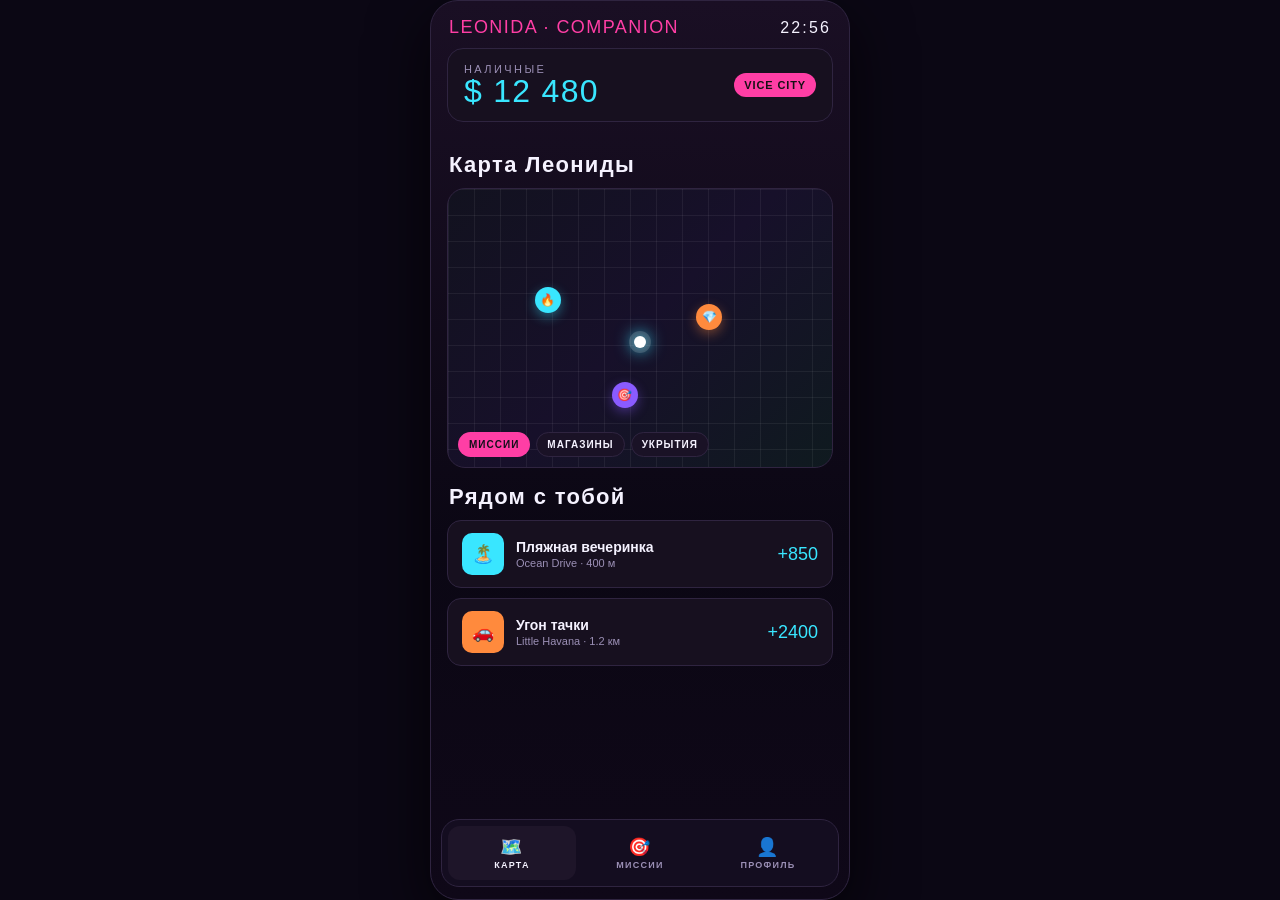
==== commit 3eb41221: "Update print statement from 'Hello' to 'Goodbye'" ====
--- a/android/app/src/main/assets/index.html
+++ b/android/app/src/main/assets/index.html
@@ -1,251 +1,414 @@
-<!DOCTYPE html>
+<!doctype html>
 <html lang="ru">
 <head>
-<meta charset="UTF-8">
-<meta name="viewport" content="width=device-width, initial-scale=1.0">
-<title>LIVEWORLD — Minecraft Server</title>
-<link href="https://fonts.googleapis.com/css2?family=Bebas+Neue&family=Montserrat:wght@400;600;700;800&display=swap" rel="stylesheet">
+<meta charset="utf-8" />
+<meta name="viewport" content="width=device-width,initial-scale=1,viewport-fit=cover" />
+<title>Leonida Companion</title>
 <style>
-:root{--line:rgba(255,255,255,.10);--pink:#ff2d95;--cyan:#00e5ff;--orange:#ff8c42;--yellow:#ffd166;--green:#6ab04c;--green-2:#8bc34a;--red:#ff4757;--text:#f5ecff;--muted:#a894b8;--solid:#150a22}
-*{box-sizing:border-box;margin:0;padding:0}
-body{font-family:'Montserrat',system-ui,sans-serif;color:var(--text);min-height:100vh;background:radial-gradient(circle at 85% 8%,rgba(255,45,149,.18),transparent 42%),radial-gradient(circle at 12% 92%,rgba(0,229,255,.12),transparent 45%),linear-gradient(180deg,#07040d 0%,#100820 55%,#15092a 100%);background-attachment:fixed}
-.wrap{max-width:1240px;margin:0 auto;padding:20px}
-header{display:flex;align-items:center;justify-content:space-between;gap:16px;flex-wrap:wrap;padding:14px 18px;border-radius:16px;background:linear-gradient(180deg,rgba(30,18,45,.85),rgba(15,8,24,.85));border:1px solid var(--line);box-shadow:0 20px 60px rgba(0,0,0,.45);position:sticky;top:12px;z-index:20}
-.logo{display:flex;align-items:center;gap:12px;cursor:pointer}
-.logo-mark{width:46px;height:46px;border-radius:12px;display:grid;place-items:center;font-family:'Bebas Neue',sans-serif;font-size:26px;color:#fff;background:linear-gradient(135deg,var(--pink),var(--orange) 55%,var(--cyan));box-shadow:0 0 30px rgba(255,45,149,.45)}
-.logo-text{font-family:'Bebas Neue',sans-serif;font-size:26px;letter-spacing:3px;line-height:1;background:linear-gradient(90deg,#fff,var(--yellow) 40%,var(--pink) 75%,var(--cyan));-webkit-background-clip:text;background-clip:text;color:transparent}
-.logo-text small{display:block;font-family:Montserrat;font-size:9px;letter-spacing:3px;font-weight:800;color:var(--green-2);margin-top:4px;-webkit-text-fill-color:var(--green-2)}
-nav{display:flex;gap:4px;flex-wrap:wrap}
-.nav-btn{background:transparent;color:var(--muted);border:1px solid transparent;font:inherit;font-size:13px;font-weight:700;padding:10px 14px;border-radius:10px;cursor:pointer;transition:.22s}
-.nav-btn:hover{color:#fff;background:rgba(255,255,255,.06);border-color:var(--line)}
-.nav-btn.active{color:#fff;background:linear-gradient(135deg,var(--pink),var(--orange));border-color:transparent;box-shadow:0 6px 20px rgba(255,45,149,.35)}
-.page{display:none}.page.active{display:block}
-.hero{margin:20px 0 24px;padding:44px 36px;border-radius:20px;background:linear-gradient(120deg,rgba(255,45,149,.18),rgba(123,44,191,.15) 45%,rgba(0,229,255,.10));border:1px solid rgba(255,255,255,.14)}
-.eyebrow{display:inline-block;padding:7px 12px;border-radius:999px;font-size:11px;font-weight:800;letter-spacing:2px;text-transform:uppercase;color:var(--cyan);background:rgba(0,229,255,.08);border:1px solid rgba(0,229,255,.35);margin-bottom:16px}
-.hero h1{font-family:'Bebas Neue',sans-serif;font-size:clamp(42px,7vw,84px);line-height:.95;letter-spacing:3px;color:#fff;text-transform:uppercase;margin-bottom:16px}
-.hero h1 span{background:linear-gradient(90deg,var(--yellow),var(--pink) 55%,var(--cyan));-webkit-background-clip:text;background-clip:text;color:transparent}
-.hero p{max-width:640px;color:var(--muted);font-size:15px;line-height:1.7}
-.sec-title{font-family:'Bebas Neue',sans-serif;font-size:26px;letter-spacing:3px;color:#fff;text-transform:uppercase;margin:28px 0 14px;display:flex;align-items:center;gap:12px}
-.sec-title::before{content:"";width:5px;height:26px;border-radius:2px;background:linear-gradient(180deg,var(--pink),var(--orange))}
-.features{display:grid;grid-template-columns:repeat(auto-fit,minmax(240px,1fr));gap:16px;margin:20px 0}
-.feature{padding:22px;border-radius:16px;background:linear-gradient(135deg,rgba(30,18,45,.75),rgba(15,8,24,.85));border:1px solid var(--line)}
-.feature .fi{font-size:32px;margin-bottom:10px;display:inline-block}
-.feature h3{font-family:'Bebas Neue',sans-serif;font-size:20px;letter-spacing:2px;margin-bottom:6px;color:#fff}
-.feature p{color:var(--muted);font-size:13px;line-height:1.6}
-.cat-tabs{display:flex;gap:8px;margin:16px 0;flex-wrap:wrap}
-.cat-tab{padding:9px 16px;border-radius:999px;font-size:12px;font-weight:800;letter-spacing:1px;text-transform:uppercase;cursor:pointer;transition:.2s;background:rgba(255,255,255,.05);border:1px solid var(--line);color:var(--muted)}
-.cat-tab.active{color:#0a0a0a;background:linear-gradient(135deg,var(--pink),var(--orange));border-color:transparent}
-.catalog{display:grid;grid-template-columns:repeat(auto-fill,minmax(280px,1fr));gap:16px;margin:16px 0 24px}
-.product{overflow:hidden;border-radius:16px;display:flex;flex-direction:column;background:linear-gradient(135deg,rgba(30,18,45,.75),rgba(15,8,24,.85));border:1px solid var(--line)}
-.product-img{height:92px;display:grid;place-items:center;font-size:40px;color:#fff;position:relative}
-.product-tier{position:absolute;top:10px;left:12px;font-family:'Bebas Neue',sans-serif;font-size:11px;letter-spacing:2px;padding:4px 8px;border-radius:6px;background:rgba(0,0,0,.5);color:#fff}
-.product-body{padding:16px;display:flex;flex-direction:column;gap:8px;flex:1}
-.product-body h3{font-family:'Bebas Neue',sans-serif;font-size:22px;letter-spacing:2px;color:#fff}
-.product-features{list-style:none;padding:0;margin:4px 0;display:flex;flex-direction:column;gap:5px;flex:1}
-.product-features li{font-size:11.5px;color:#d8cbe8;padding-left:16px;position:relative;line-height:1.45}
-.product-features li::before{content:"▸";position:absolute;left:0;color:var(--pink);font-weight:800}
-.product-price{font-family:'Bebas Neue',sans-serif;font-size:28px;color:var(--yellow);margin-top:8px}
-.buy-btn{padding:11px;border:0;cursor:pointer;border-radius:8px;font:inherit;font-size:12px;font-weight:800;color:#0a0a0a;background:linear-gradient(135deg,var(--green-2),var(--green))}
-.panel{padding:26px;border-radius:16px;background:linear-gradient(135deg,rgba(30,18,45,.75),rgba(15,8,24,.85));border:1px solid var(--line);margin:20px 0}
-.panel h2{font-family:'Bebas Neue',sans-serif;font-size:22px;letter-spacing:3px;color:#fff;text-transform:uppercase;margin-bottom:16px;display:flex;align-items:center;gap:10px}
-.panel h2::before{content:"";width:5px;height:22px;border-radius:2px;background:linear-gradient(180deg,var(--pink),var(--orange))}
-.contact-grid{display:grid;grid-template-columns:repeat(auto-fit,minmax(260px,1fr));gap:14px;margin:16px 0}
-.contact-card{padding:20px;border-radius:14px;display:flex;align-items:center;gap:16px;cursor:pointer;background:linear-gradient(135deg,rgba(30,18,45,.75),rgba(15,8,24,.85));border:1px solid var(--line)}
-.contact-icon{width:54px;height:54px;border-radius:12px;flex:0 0 auto;display:grid;place-items:center;font-size:26px;background:rgba(0,229,255,.1);border:1px solid rgba(0,229,255,.3)}
-.contact-body .label{font-size:11px;font-weight:800;letter-spacing:2px;text-transform:uppercase;color:var(--muted);margin-bottom:4px}
-.contact-body .value{font-family:'Bebas Neue',sans-serif;font-size:22px;color:#fff;word-break:break-all}
-.form{display:flex;flex-direction:column;gap:14px;max-width:560px}
-.field{display:flex;flex-direction:column;gap:6px}
-.field label{font-size:11px;font-weight:800;letter-spacing:1.5px;text-transform:uppercase;color:var(--muted)}
-.field input,.field textarea,.field select{padding:12px 14px;border-radius:10px;background:rgba(0,0,0,.35);border:1px solid var(--line);color:#fff;font:inherit;font-size:14px;outline:0}
-.field input:focus,.field textarea:focus,.field select:focus{border-color:var(--pink)}
-.field textarea{resize:vertical;min-height:80px;font-family:inherit}
-.field select option{background:var(--solid);color:#fff}
-.field .hint{font-size:11px;color:var(--muted);margin-top:2px}
-.btn{padding:13px 20px;border:0;cursor:pointer;border-radius:10px;font:inherit;font-size:13px;font-weight:800;color:#0a0a0a;background:linear-gradient(135deg,var(--pink),var(--orange))}
-.btn-ghost{background:rgba(255,255,255,.05);color:#fff;border:1px solid var(--line)}
-.btn-green{background:linear-gradient(135deg,var(--green-2),var(--green));color:#0a0a0a}
-.btn-red{background:linear-gradient(135deg,var(--red),#b81020);color:#fff}
-.btn-yellow{background:linear-gradient(135deg,#ffd166,#f5a623);color:#0a0a0a;box-shadow:0 0 24px rgba(255,209,102,.35)}
-.btn-row{display:flex;gap:10px;flex-wrap:wrap}
-.profile-head{display:flex;align-items:center;gap:20px;flex-wrap:wrap;margin-bottom:22px}
-.avatar{width:96px;height:96px;border-radius:20px;display:grid;place-items:center;font-family:'Bebas Neue',sans-serif;font-size:44px;color:#fff;background:linear-gradient(135deg,var(--pink),var(--orange),var(--cyan))}
-.profile-info h2{font-family:'Bebas Neue',sans-serif;font-size:30px;color:#fff}
-.profile-info p{color:var(--muted);font-size:13px}
-.info-grid{display:grid;grid-template-columns:repeat(auto-fit,minmax(200px,1fr));gap:12px;margin:16px 0}
-.info-item{padding:14px 16px;border-radius:12px;background:rgba(0,0,0,.3);border:1px solid var(--line)}
-.info-item .lbl{font-size:11px;font-weight:800;letter-spacing:1.5px;text-transform:uppercase;color:var(--muted);margin-bottom:4px}
-.info-item .val{font-size:14px;font-weight:700;color:#fff;word-break:break-all}
-.balance-card{padding:24px;border-radius:16px;margin:16px 0;background:linear-gradient(135deg,rgba(255,209,102,.14),rgba(255,140,66,.10) 50%,rgba(255,45,149,.08));border:1px solid rgba(255,209,102,.3);display:flex;align-items:center;justify-content:space-between;gap:20px;flex-wrap:wrap}
-.balance-info .lbl{font-size:11px;font-weight:800;letter-spacing:2px;text-transform:uppercase;color:var(--yellow);margin-bottom:6px}
-.balance-info .amount{font-family:'Bebas Neue',sans-serif;font-size:44px;line-height:1;letter-spacing:2px;background:linear-gradient(90deg,var(--yellow),var(--orange));-webkit-background-clip:text;background-clip:text;color:transparent}
-.progress-bar{height:12px;border-radius:999px;overflow:hidden;background:rgba(255,255,255,.08);border:1px solid var(--line)}
-.progress-fill{height:100%;transition:width .5s ease;background:linear-gradient(90deg,var(--cyan),var(--pink))}
-.progress-label{display:flex;justify-content:space-between;font-size:11px;color:var(--muted);margin-top:6px;font-weight:700}
-.rewards{display:grid;grid-template-columns:repeat(auto-fit,minmax(170px,1fr));gap:12px;margin:14px 0}
-.reward{padding:16px;border-radius:12px;text-align:center;background:rgba(0,0,0,.3);border:1px solid var(--line);opacity:.45}
-.reward.unlocked{opacity:1;border-color:var(--green);background:linear-gradient(135deg,rgba(106,176,76,.15),rgba(139,195,74,.08))}
-.reward-icon{font-size:28px;margin-bottom:6px}
-.reward-name{font-family:'Bebas Neue',sans-serif;font-size:18px;color:#fff}
-.reward-time{font-size:11px;color:var(--muted);margin-top:2px;font-weight:700}
-.reward-status{font-size:10px;font-weight:800;margin-top:6px;color:var(--green-2)}
-.reward.locked .reward-status{color:var(--muted)}
-.admin-login{max-width:420px;margin:20px auto}
-.admin-actions{display:grid;grid-template-columns:repeat(auto-fit,minmax(180px,1fr));gap:12px;margin:16px 0}
-.action-btn{padding:16px;border-radius:12px;border:1px solid var(--line);background:linear-gradient(135deg,rgba(30,18,45,.75),rgba(15,8,24,.85));color:#fff;font:inherit;font-size:13px;font-weight:800;cursor:pointer;display:flex;flex-direction:column;align-items:center;gap:8px;text-align:center}
-.action-btn .ai{font-size:24px}
-.admin-stats{display:grid;grid-template-columns:repeat(auto-fit,minmax(160px,1fr));gap:12px;margin:16px 0}
-.stat{padding:18px;border-radius:12px;background:rgba(0,0,0,.3);border:1px solid var(--line)}
-.stat .lbl{font-size:11px;font-weight:800;letter-spacing:1.5px;text-transform:uppercase;color:var(--muted);margin-bottom:6px}
-.stat .val{font-family:'Bebas Neue',sans-serif;font-size:32px;color:var(--pink)}
-.list{display:flex;flex-direction:column;gap:8px;margin:12px 0;max-height:360px;overflow-y:auto}
-.list-item{padding:12px 14px;border-radius:10px;background:rgba(0,0,0,.3);border:1px solid var(--line);display:flex;justify-content:space-between;gap:12px;align-items:center;flex-wrap:wrap}
-.list-item .body strong{font-size:13px;color:#fff}
-.list-item .body span{font-size:11px;color:var(--muted);display:block;margin-top:2px}
-.list-item .meta{font-size:10px;color:var(--muted);white-space:nowrap}
-.empty{color:var(--muted);font-size:13px;text-align:center;padding:24px;font-style:italic}
-.toast{position:fixed;right:24px;bottom:24px;z-index:100;padding:14px 20px;border-radius:10px;background:rgba(15,8,24,.96);border:1px solid var(--green);color:#fff;font-size:13px;font-weight:700;opacity:0;transform:translateY(20px);pointer-events:none;transition:.3s;max-width:320px}
-.toast.show{opacity:1;transform:none}.toast.error{border-color:var(--red)}
-.modal-overlay{position:fixed;inset:0;z-index:90;background:rgba(0,0,0,.72);display:none;align-items:center;justify-content:center;padding:20px}
-.modal-overlay.show{display:flex}
-.modal{width:100%;max-width:460px;padding:28px;border-radius:18px;background:linear-gradient(135deg,#1e1230,#100820);border:1px solid rgba(255,209,102,.3);position:relative}
-.modal h3{font-family:'Bebas Neue',sans-serif;font-size:24px;letter-spacing:3px;color:#fff;margin-bottom:6px}
-.modal .sub{color:var(--muted);font-size:13px;margin-bottom:18px}
-.modal .close-btn{position:absolute;top:16px;right:16px;width:32px;height:32px;border-radius:8px;border:1px solid var(--line);background:rgba(255,255,255,.05);color:#fff;font-size:18px;cursor:pointer}
-.presets{display:grid;grid-template-columns:repeat(3,1fr);gap:10px;margin:14px 0}
-.preset{padding:14px 8px;border-radius:12px;cursor:pointer;text-align:center;background:rgba(0,0,0,.4);border:1px solid var(--line);color:#fff;font:inherit;font-weight:800;font-size:15px}
-.preset small{display:block;font-size:10px;color:var(--muted);margin-top:2px;font-weight:600}
-footer{text-align:center;color:var(--muted);font-size:12px;padding:30px 0 10px;border-top:1px solid var(--line);margin-top:30px}
-footer span{color:var(--pink)}
-#fatal{display:none;margin:20px;padding:20px;border-radius:12px;background:rgba(255,71,87,.15);border:1px solid var(--red);color:#fff;font-family:monospace;font-size:13px;white-space:pre-wrap}
-@media(max-width:780px){.wrap{padding:14px}header{padding:12px 14px;position:static}.hero{padding:26px 22px}.balance-info .amount{font-size:34px}.presets{grid-template-columns:repeat(2,1fr)}}
+  :root {
+    --pink:   #ff3ea5;
+    --cyan:   #39e6ff;
+    --orange: #ff8a3d;
+    --violet: #8a5bff;
+    --bg:     #0b0714;
+    --panel:  #17101f;
+    --panel2: #1e1529;
+    --stroke: #2f2440;
+    --text:   #f5f2ff;
+    --muted:  #9b8fb5;
+  }
+  * { box-sizing: border-box; -webkit-tap-highlight-color: transparent; }
+  html, body { height: 100%; margin: 0; }
+  body {
+    font-family: Arial, system-ui, sans-serif;
+    color: var(--text);
+    background: #0b0714;
+    overflow: hidden;
+  }
+
+  /* ---- Каркас ---- */
+  .phone {
+    position: fixed;
+    top: 50%; left: 50%;
+    transform: translate(-50%, -50%);
+    width: min(420px, 100vw);
+    height: min(900px, 100dvh);
+    display: flex;
+    flex-direction: column;
+    background: linear-gradient(180deg, #1a0f24 0%, #0b0714 60%, #0f0818 100%);
+    border: 1px solid var(--stroke);
+    border-radius: 28px;
+    overflow: hidden;
+    box-shadow: 0 20px 60px rgba(0,0,0,.7);
+  }
+  @media (max-width: 480px) {
+    .phone { border-radius: 0; border: none; width: 100vw; height: 100dvh; }
+  }
+
+  /* ---- Topbar ---- */
+  .topbar {
+    display: flex; align-items: center; justify-content: space-between;
+    padding: 16px 18px 10px;
+    font-size: 12px; letter-spacing: .18em; text-transform: uppercase;
+    color: var(--muted);
+  }
+  .topbar .brand {
+    font-family: Impact, "Arial Narrow", sans-serif;
+    font-size: 18px;
+    letter-spacing: .08em;
+    color: var(--pink);              /* вместо градиента — сплошной цвет */
+  }
+  .topbar .clock { font-family: Impact, "Arial Narrow", sans-serif; font-size: 16px; color: var(--text); }
+
+  /* ---- Wallet ---- */
+  .wallet {
+    margin: 0 16px 8px;
+    display: flex; align-items: center; justify-content: space-between;
+    padding: 14px 16px;
+    border-radius: 16px;
+    background: var(--panel);        /* плотный фон вместо blur */
+    border: 1px solid var(--stroke);
+  }
+  .wallet .label { font-size: 11px; letter-spacing: .22em; text-transform: uppercase; color: var(--muted); }
+  .wallet .amount {
+    font-family: Impact, "Arial Narrow", sans-serif;
+    font-size: 32px; line-height: 1; letter-spacing: .04em;
+    color: var(--cyan);              /* сплошной цвет */
+  }
+  .wallet .chip {
+    font-size: 11px; padding: 6px 10px; border-radius: 999px;
+    color: #141014; font-weight: 800; letter-spacing: .08em;
+    background: var(--pink);
+  }
+
+  /* ---- Screen ---- */
+  .screen {
+    flex: 1; overflow-y: auto; padding: 6px 16px 110px;
+    scrollbar-width: none;
+  }
+  .screen::-webkit-scrollbar { display: none; }
+  .screen > section { display: none; }
+  .screen > section.active { display: block; }
+
+  h2 {
+    font-family: Impact, "Arial Narrow", sans-serif;
+    font-size: 22px; letter-spacing: .06em; margin: 16px 2px 10px;
+    color: var(--text);
+  }
+
+  /* ---- Map ---- */
+  .map {
+    position: relative;
+    height: 280px;
+    border-radius: 18px;
+    overflow: hidden;
+    border: 1px solid var(--stroke);
+    background: linear-gradient(135deg, #12121f, #17102a 50%, #0f1a1f);
+  }
+  .map::before {
+    content: ""; position: absolute; inset: 0;
+    background-image:
+      linear-gradient(rgba(255,255,255,.06) 1px, transparent 1px),
+      linear-gradient(90deg, rgba(255,255,255,.06) 1px, transparent 1px);
+    background-size: 26px 26px;
+  }
+  .pin {
+    position: absolute; z-index: 2;
+    width: 26px; height: 26px; border-radius: 50%;
+    display: grid; place-items: center;
+    font-size: 12px;
+    background: var(--pink);
+    transform: translate(-50%, -50%);
+    box-shadow: 0 4px 12px rgba(255,62,165,.4);
+  }
+  .pin.c1 { left: 26%; top: 40%; background: var(--cyan); box-shadow: 0 4px 12px rgba(57,230,255,.4); }
+  .pin.c2 { left: 68%; top: 46%; background: var(--orange); box-shadow: 0 4px 12px rgba(255,138,61,.4); }
+  .pin.c3 { left: 46%; top: 74%; background: var(--violet); box-shadow: 0 4px 12px rgba(138,91,255,.4); }
+
+  .you {
+    position: absolute; left: 50%; top: 55%; z-index: 3;
+    width: 12px; height: 12px; border-radius: 50%;
+    background: #fff;
+    transform: translate(-50%,-50%);
+    box-shadow: 0 0 0 5px rgba(255,255,255,.15), 0 0 16px 4px rgba(57,230,255,.7);
+  }
+
+  .map-legend {
+    position: absolute; z-index: 4; left: 10px; bottom: 10px;
+    display: flex; gap: 6px;
+  }
+  .map-legend button {
+    border: 1px solid var(--stroke);
+    background: #1a1226;
+    color: var(--text);
+    padding: 6px 10px; border-radius: 999px; font-size: 10px;
+    letter-spacing: .1em; text-transform: uppercase; font-weight: 700;
+    cursor: pointer;
+  }
+  .map-legend button.on { background: var(--pink); color: #140f1a; border-color: transparent; }
+
+  /* ---- Mission cards ---- */
+  .mission {
+    display: flex; gap: 12px; align-items: center;
+    padding: 12px 14px;
+    margin-bottom: 10px;
+    border-radius: 14px;
+    background: var(--panel);        /* плотный фон */
+    border: 1px solid var(--stroke);
+    cursor: pointer;
+  }
+  .mission:active { background: var(--panel2); }
+  .mission .ico {
+    width: 42px; height: 42px; flex: none; border-radius: 10px;
+    display: grid; place-items: center; font-size: 18px;
+    background: var(--pink);
+  }
+  .mission.c2 .ico { background: var(--cyan); }
+  .mission.c3 .ico { background: var(--orange); }
+  .mission .title { font-weight: 700; font-size: 14px; }
+  .mission .meta  { font-size: 11px; color: var(--muted); margin-top: 2px; }
+  .mission .pay   {
+    margin-left: auto;
+    font-family: Impact, "Arial Narrow", sans-serif;
+    font-size: 18px; color: var(--cyan);
+  }
+
+  /* ---- Profile ---- */
+  .profile-hero {
+    display: flex; align-items: center; gap: 14px;
+    padding: 14px; border-radius: 16px;
+    background: var(--panel); border: 1px solid var(--stroke);
+  }
+  .avatar {
+    width: 56px; height: 56px; border-radius: 50%;
+    background: var(--pink);
+    display: grid; place-items: center;
+    font-family: Impact, "Arial Narrow", sans-serif;
+    font-size: 22px; color: #141014;
+  }
+  .profile-hero h3 { margin: 0; font-size: 16px; }
+  .profile-hero p  { margin: 4px 0 0; color: var(--muted); font-size: 11px; letter-spacing: .1em; text-transform: uppercase; }
+
+  .stats { display: grid; grid-template-columns: repeat(3,1fr); gap: 8px; margin-top: 12px; }
+  .stat {
+    padding: 12px 10px; border-radius: 12px;
+    background: var(--panel); border: 1px solid var(--stroke);
+    text-align: center;
+  }
+  .stat b { display: block; font-family: Impact, "Arial Narrow", sans-serif; font-size: 22px; }
+  .stat span { font-size: 10px; letter-spacing: .16em; text-transform: uppercase; color: var(--muted); }
+
+  /* ---- Tabbar ---- */
+  .tabbar {
+    position: absolute; left: 10px; right: 10px; bottom: 12px;
+    display: flex; justify-content: space-around;
+    padding: 6px;
+    border-radius: 18px;
+    background: #140d20;              /* плотный фон */
+    border: 1px solid var(--stroke);
+  }
+  .tabbar button {
+    flex: 1; border: none; background: transparent; color: var(--muted);
+    padding: 10px 6px; border-radius: 12px; cursor: pointer;
+    display: flex; flex-direction: column; align-items: center; gap: 2px;
+    font-size: 9px; letter-spacing: .14em; text-transform: uppercase; font-weight: 700;
+  }
+  .tabbar button .i { font-size: 18px; }
+  .tabbar button.active { color: var(--text); background: var(--panel2); }
+  .tabbar button.active .i { color: var(--pink); }
+
+  /* ---- Toast ---- */
+  .toast {
+    position: absolute; left: 50%; bottom: 88px;
+    transform: translate(-50%, 20px);
+    background: var(--pink);
+    color: #140f1a; font-weight: 800; font-size: 12px;
+    padding: 10px 16px; border-radius: 999px;
+    opacity: 0; pointer-events: none;
+    transition: all .3s ease;
+    white-space: nowrap;
+  }
+  .toast.show { opacity: 1; transform: translate(-50%, 0); }
 </style>
 </head>
 <body>
-
-<div id="fatal"></div>
-
-<div class="wrap">
-
-<header>
-  <div class="logo" onclick="show('home')">
-    <div class="logo-mark">L</div>
-    <div class="logo-text">LIVEWORLD<small>MINECRAFT SERVER</small></div>
+  <div class="phone">
+    <div class="topbar">
+      <div class="brand">LEONIDA · COMPANION</div>
+      <div class="clock" id="clock">00:00</div>
+    </div>
+
+    <div class="wallet">
+      <div>
+        <div class="label">Наличные</div>
+        <div class="amount" id="money">$ 12 480</div>
+      </div>
+      <div class="chip">VICE CITY</div>
+    </div>
+
+    <div class="screen" id="screen">
+      <section id="tab-map" class="active">
+        <h2>Карта Леониды</h2>
+        <div class="map">
+          <div class="you"></div>
+          <div class="pin c1">🔥</div>
+          <div class="pin c2">💎</div>
+          <div class="pin c3">🎯</div>
+          <div class="map-legend">
+            <button class="on">Миссии</button>
+            <button>Магазины</button>
+            <button>Укрытия</button>
+          </div>
+        </div>
+        <h2>Рядом с тобой</h2>
+        <div class="mission c2" data-pay="850">
+          <div class="ico">🏝️</div>
+          <div>
+            <div class="title">Пляжная вечеринка</div>
+            <div class="meta">Ocean Drive · 400 м</div>
+          </div>
+          <div class="pay">+850</div>
+        </div>
+        <div class="mission c3" data-pay="2400">
+          <div class="ico">🚗</div>
+          <div>
+            <div class="title">Угон тачки</div>
+            <div class="meta">Little Havana · 1.2 км</div>
+          </div>
+          <div class="pay">+2400</div>
+        </div>
+      </section>
+
+      <section id="tab-missions">
+        <h2>Доступные миссии</h2>
+        <div class="mission" data-pay="5000">
+          <div class="ico">💼</div>
+          <div>
+            <div class="title">Ограбление в Port Gellhorn</div>
+            <div class="meta">Сложность: высокая · 15 мин</div>
+          </div>
+          <div class="pay">+5000</div>
+        </div>
+        <div class="mission c2" data-pay="1200">
+          <div class="ico">📦</div>
+          <div>
+            <div class="title">Курьерская доставка</div>
+            <div class="meta">Сложность: низкая · 5 мин</div>
+          </div>
+          <div class="pay">+1200</div>
+        </div>
+        <div class="mission c3" data-pay="3200">
+          <div class="ico">🎸</div>
+          <div>
+            <div class="title">Охрана концерта</div>
+            <div class="meta">Сложность: средняя · 10 мин</div>
+          </div>
+          <div class="pay">+3200</div>
+        </div>
+        <div class="mission" data-pay="7800">
+          <div class="ico">💎</div>
+          <div>
+            <div class="title">Кража бриллиантов</div>
+            <div class="meta">Сложность: очень высокая</div>
+          </div>
+          <div class="pay">+7800</div>
+        </div>
+      </section>
+
+      <section id="tab-profile">
+        <h2>Профиль</h2>
+        <div class="profile-hero">
+          <div class="avatar">JL</div>
+          <div>
+            <h3>Jason &amp; Lucia</h3>
+            <p>Level 42 · Vice City</p>
+          </div>
+        </div>
+
+        <div class="stats">
+          <div class="stat"><b id="s-missions">0</b><span>Миссий</span></div>
+          <div class="stat"><b id="s-cash">0</b><span>Заработано</span></div>
+          <div class="stat"><b>42</b><span>Уровень</span></div>
+        </div>
+
+        <h2>Настройки</h2>
+        <div class="mission c2">
+          <div class="ico">🎵</div>
+          <div>
+            <div class="title">Музыка</div>
+            <div class="meta">Radio: Wave 103</div>
+          </div>
+        </div>
+        <div class="mission c3">
+          <div class="ico">🌙</div>
+          <div>
+            <div class="title">Ночной режим</div>
+            <div class="meta">Включён</div>
+          </div>
+        </div>
+      </section>
+    </div>
+
+    <nav class="tabbar">
+      <button class="active" data-tab="tab-map"><span class="i">🗺️</span>Карта</button>
+      <button data-tab="tab-missions"><span class="i">🎯</span>Миссии</button>
+      <button data-tab="tab-profile"><span class="i">👤</span>Профиль</button>
+    </nav>
+
+    <div class="toast" id="toast"></div>
   </div>
-  <nav>
-    <button class="nav-btn active" data-page="home">Главная</button>
-    <button class="nav-btn" data-page="catalog">Каталог</button>
-    <button class="nav-btn" data-page="contacts">Контакты</button>
-    <button class="nav-btn" data-page="register">Регистрация</button>
-    <button class="nav-btn" data-page="profile">Профиль</button>
-    <button class="nav-btn" data-page="admin">Админ</button>
-  </nav>
-</header>
-
-<section id="home" class="page active">
-  <div class="hero">
-    <span class="eyebrow">● Добро пожаловать</span>
-    <h1>Сервер <span>LIVEWORLD</span><br>в стиле GTA</h1>
-    <p>LIVEWORLD — Minecraft-сервер с атмосферой GTA V и GTA VI. Лос-Сантос, свобода, бизнес, фракции. Покупай привилегии, зарабатывай монеты и открывай награды за время в игре.</p>
-  </div>
-  <h2 class="sec-title">Что тебя ждёт</h2>
-  <div class="features">
-    <div class="feature"><div class="fi">🏙</div><h3>Свободный город</h3><p>Районы, бизнесы, транспорт и экономика — всё в духе GTA.</p></div>
-    <div class="feature"><div class="fi">⚔</div><h3>PvP и фракции</h3><p>Вступай в банды, воюй за территории, участвуй в событиях.</p></div>
-    <div class="feature"><div class="fi">🏆</div><h3>Награды</h3><p>Играй дольше — получай ПРЕМИУМ, КРЕАТИВ, Лорд и ЭЛИТУ.</p></div>
-    <div class="feature"><div class="fi">🎮</div><h3>Онлайн 24/7</h3><p>Стабильные серверы, лаунчер и поддержка без выходных.</p></div>
-  </div>
-</section>
-
-<section id="catalog" class="page">
-  <h2 class="sec-title">Каталог привилегий</h2>
-  <div class="cat-tabs">
-    <button class="cat-tab active" data-cat="all">Все</button>
-    <button class="cat-tab" data-cat="privilege">Привилегии</button>
-    <button class="cat-tab" data-cat="coins">Монеты</button>
-  </div>
-  <div class="catalog" id="catalogGrid"></div>
-</section>
-
-<section id="contacts" class="page">
-  <h2 class="sec-title">Контакты</h2>
-  <p style="color:var(--muted);font-size:14px;line-height:1.7;margin-bottom:16px">Пиши нам по любым вопросам. Отвечаем быстро.</p>
-  <div class="contact-grid">
-    <div class="contact-card" onclick="copyText('+79178053161','Телефон')">
-      <div class="contact-icon">📱</div>
-      <div class="contact-body"><div class="label">Телефон</div><div class="value">+7 917 805 31 61</div></div>
-    </div>
-    <div class="contact-card" onclick="copyText('Sovaca2','Telegram')">
-      <div class="contact-icon">✈️</div>
-      <div class="contact-body"><div class="label">Telegram</div><div class="value">@Sovaca2</div></div>
-    </div>
-    <div class="contact-card" onclick="copyText('roblox_admin2','Discord')">
-      <div class="contact-icon">💬</div>
-      <div class="contact-body"><div class="label">Discord</div><div class="value">roblox_admin2</div></div>
-    </div>
-  </div>
-  <p style="color:var(--muted);font-size:12px;margin-top:8px">💡 Нажми на карточку — контакт скопируется.</p>
-</section>
-
-<section id="register" class="page">
-  <h2 class="sec-title">Регистрация</h2>
-  <div class="panel">
-    <div class="form">
-      <div class="field"><label>Ник в Minecraft *</label><input id="reg-mc" placeholder="Steve_LS"></div>
-      <div class="field"><label>Email *</label><input id="reg-email" type="email" placeholder="you@mail.com"></div>
-      <div class="field"><label>Пароль *</label><input id="reg-pass" type="password" placeholder="••••••••"></div>
-      <div class="field"><label>Telegram (необязательно)</label><input id="reg-tg" placeholder="@username"></div>
-      <div class="field"><label>Discord (необязательно)</label><input id="reg-ds" placeholder="username#0000"></div>
-      <button class="btn" onclick="doRegister()">Отправить заявку</button>
-    </div>
-  </div>
-</section>
-
-<section id="profile" class="page">
-  <h2 class="sec-title">Профиль</h2>
-  <div class="panel" id="profilePanel"></div>
-</section>
-
-<section id="admin" class="page">
-  <h2 class="sec-title">Админ</h2>
-  <div id="adminLoginBox" class="admin-login">
-    <div class="panel">
-      <h2 style="justify-content:center">Вход в админ-панель</h2>
-      <div class="form" style="max-width:100%">
-        <div class="field"><label>Пароль</label><input id="admin-pass" type="password" placeholder="••••••••"></div>
-        <button class="btn" onclick="adminLogin()">Войти</button>
-        <p class="hint">Пароль: <b>admin123</b></p>
-      </div>
-    </div>
-  </div>
-  <div id="adminPanelBox" style="display:none"></div>
-</section>
-
-<footer>© 2026 <span>LIVEWORLD</span> · Minecraft Server · GTA V/VI inspired</footer>
-</div>
-
-<div class="modal-overlay" id="topupModal" onclick="if(event.target===this)closeTopup()">
-  <div class="modal">
-    <button class="close-btn" onclick="closeTopup()">×</button>
-    <h3>Пополнить баланс</h3>
-    <p class="sub">Выбери сумму или введи свою. Демо-режим.</p>
-    <div class="presets">
-      <button class="preset" onclick="quickTopup(100)">₽ 100<small>Старт</small></button>
-      <button class="preset" onclick="quickTopup(300)">₽ 300<small>Ходовой</small></button>
-      <button class="preset" onclick="quickTopup(500)">₽ 500<small>Популярный</small></button>
-      <button class="preset" onclick="quickTopup(1000)">₽ 1 000<small>Выгодный</small></button>
-      <button class="preset" onclick="quickTopup(2000)">₽ 2 000<small>Про</small></button>
-      <button class="preset" onclick="quickTopup(5000)">₽ 5 000<small>Макс</small></button>
-    </div>
-    <div class="field" style="margin-top:10px">
-      <label>Своя сумма (₽)</label>
-      <input id="topup-custom" type="number" min="1" step="1" placeholder="Например, 750">
-    </div>
-    <div class="btn-row" style="margin-top:16px">
-      <button class="btn btn-yellow" style="flex:1" onclick="customTopup()">Пополнить</button>
-      <button class="btn btn-ghost" onclick="closeTopup()">Отмена</button>
-    </div>
-  </div>
-</div>
-
-<div class="toast" id="toast"></div>
+
+<script>
+  const clock = document.getElementById('clock');
+  const tick = () => {
+    const d = new Date();
+    clock.textContent = String(d.getHours()).padStart(2,'0') + ':' + String(d.getMinutes()).padStart(2,'0');
+  };
+  tick(); setInterval(tick, 15000);
+
+  document.querySelectorAll('.tabbar button').forEach(btn => btn.addEventListener('click', () => {
+    document.querySelectorAll('.tabbar button').forEach(b => b.classList.remove('active'));
+    btn.classList.add('active');
+    document.querySelectorAll('#screen > section').forEach(s => s.classList.remove('active'));
+    document.getElementById(btn.dataset.tab).classList.add('active');
+  }));
+
+  let money = 12480;
+  let missionsDone = 0;
+  let totalEarned = 0;
+
+  const moneyEl   = document.getElementById('money');
+  const sMissions = document.getElementById('s-missions');
+  const sCash     = document.getElementById('s-cash');
+  const toast     = document.getElementById('toast');
+
+  const fmt = n => '$ ' + n.toLocaleString('ru-RU').replace(/\u00A0/g, ' ');
+  let toastTimer;
+  const showToast = msg => {
+    toast.textContent = msg;
+    toast.classList.add('show');
+    clearTimeout(toastTimer);
+    toastTimer = setTimeout(() => toast.classList.remove('show'), 1800);
+  };
+
+  document.querySelectorAll('.mission[data-pay]').forEach(m => {
+    m.addEventListener('click', () => {
+      const pay = +m.dataset.pay;
+      money += pay; missionsDone++; totalEarned += pay;
+      moneyEl.textContent = fmt(money);
+      sMissions.textContent = missionsDone;
+      sCash.textContent = totalEarned >= 1000 ? (totalEarned/1000).toFixed(1) + 'k' : totalEarned;
+      showToast('+ ' + fmt(pay) + ' · миссия выполнена');
+    });
+  });
+
+  document.querySelectorAll('.map-legend button').forEach(b => {
+    b.addEventListener('click', () => {
+      document.querySelectorAll('.map-legend button').forEach(x => x.classList.remove('on'));
+      b.classList.add('on');
+      showToast('Слой: ' + b.textContent);
+    });
+  });
+</script>
+</body>
+            </html>
